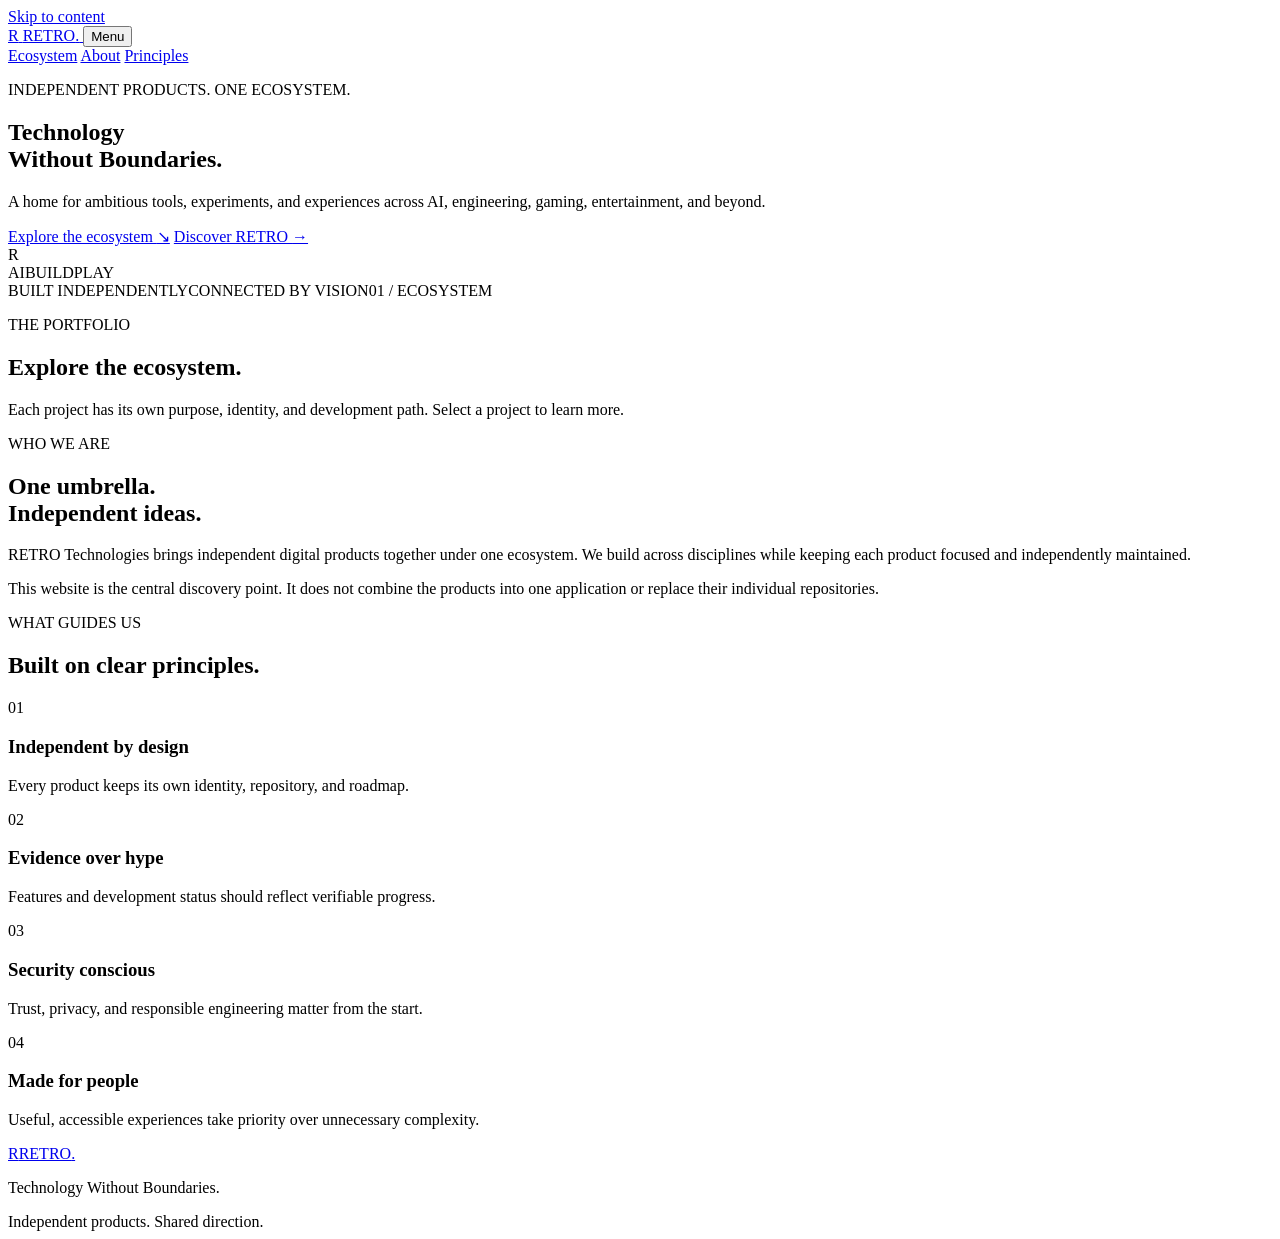
==== index.html @ f5a79b62 "Build RETRO Technologies ecosystem homepage" ====
<!doctype html>
<html lang="en">
<head>
  <meta charset="utf-8">
  <meta name="viewport" content="width=device-width, initial-scale=1">
  <meta name="theme-color" content="#0b0f12">
  <meta name="description" content="Explore the independent products and experiments in the RETRO Technologies ecosystem. Technology Without Boundaries.">
  <title>RETRO Technologies — Technology Without Boundaries</title>
  <link rel="stylesheet" href="styles.css">
  <script src="script.js" defer></script>
</head>
<body>
  <a class="skip-link" href="#main">Skip to content</a>
  <header class="site-header">
    <a class="brand" href="index.html" aria-label="RETRO Technologies home">
      <span class="brand-mark" aria-hidden="true">R</span>
      <span>RETRO<span class="brand-accent">.</span></span>
    </a>
    <button class="menu-toggle" type="button" aria-expanded="false" aria-controls="site-nav">Menu</button>
    <nav id="site-nav" class="site-nav" aria-label="Main navigation">
      <a href="#ecosystem">Ecosystem</a>
      <a href="#about">About</a>
      <a href="#principles">Principles</a>
    </nav>
  </header>

  <main id="main">
    <section class="hero section-shell">
      <div class="hero-copy">
        <p class="eyebrow"><span class="status-dot"></span> INDEPENDENT PRODUCTS. ONE ECOSYSTEM.</p>
        <h1>Technology<br><span class="gradient-text">Without Boundaries.</span></h1>
        <p class="hero-description">A home for ambitious tools, experiments, and experiences across AI, engineering, gaming, entertainment, and beyond.</p>
        <div class="hero-actions">
          <a class="button button-primary" href="#ecosystem">Explore the ecosystem <span aria-hidden="true">↘</span></a>
          <a class="text-link" href="#about">Discover RETRO <span aria-hidden="true">→</span></a>
        </div>
      </div>
      <div class="hero-art" aria-hidden="true">
        <div class="orbit orbit-one"></div><div class="orbit orbit-two"></div>
        <div class="core"><span>R</span></div>
        <span class="orbit-label label-ai">AI</span><span class="orbit-label label-build">BUILD</span><span class="orbit-label label-play">PLAY</span>
      </div>
      <div class="hero-foot"><span>BUILT INDEPENDENTLY</span><span>CONNECTED BY VISION</span><span>01 / ECOSYSTEM</span></div>
    </section>

    <section id="ecosystem" class="section-shell ecosystem-section">
      <div class="section-heading">
        <div><p class="eyebrow">THE PORTFOLIO</p><h2>Explore the ecosystem<span class="brand-accent">.</span></h2></div>
        <p class="section-intro">Each project has its own purpose, identity, and development path. Select a project to learn more.</p>
      </div>
      <div id="project-grid" class="project-grid" aria-live="polite"></div>
      <noscript><p class="notice">Enable JavaScript to browse the project catalogue. The project information is maintained in this website's source.</p></noscript>
    </section>

    <section id="about" class="about-section">
      <div class="section-shell about-grid">
        <div><p class="eyebrow">WHO WE ARE</p><h2>One umbrella.<br><span class="gradient-text">Independent ideas.</span></h2></div>
        <div class="about-copy"><p>RETRO Technologies brings independent digital products together under one ecosystem. We build across disciplines while keeping each product focused and independently maintained.</p><p>This website is the central discovery point. It does not combine the products into one application or replace their individual repositories.</p></div>
      </div>
    </section>

    <section id="principles" class="section-shell principles-section">
      <p class="eyebrow">WHAT GUIDES US</p><h2>Built on clear principles<span class="brand-accent">.</span></h2>
      <div class="principle-grid">
        <article><span class="principle-number">01</span><h3>Independent by design</h3><p>Every product keeps its own identity, repository, and roadmap.</p></article>
        <article><span class="principle-number">02</span><h3>Evidence over hype</h3><p>Features and development status should reflect verifiable progress.</p></article>
        <article><span class="principle-number">03</span><h3>Security conscious</h3><p>Trust, privacy, and responsible engineering matter from the start.</p></article>
        <article><span class="principle-number">04</span><h3>Made for people</h3><p>Useful, accessible experiences take priority over unnecessary complexity.</p></article>
      </div>
    </section>
  </main>

  <footer class="site-footer"><a class="brand" href="index.html"><span class="brand-mark">R</span><span>RETRO<span class="brand-accent">.</span></span></a><p>Technology Without Boundaries.</p><span class="footer-note">Independent products. Shared direction.</span></footer>
</body>
</html>
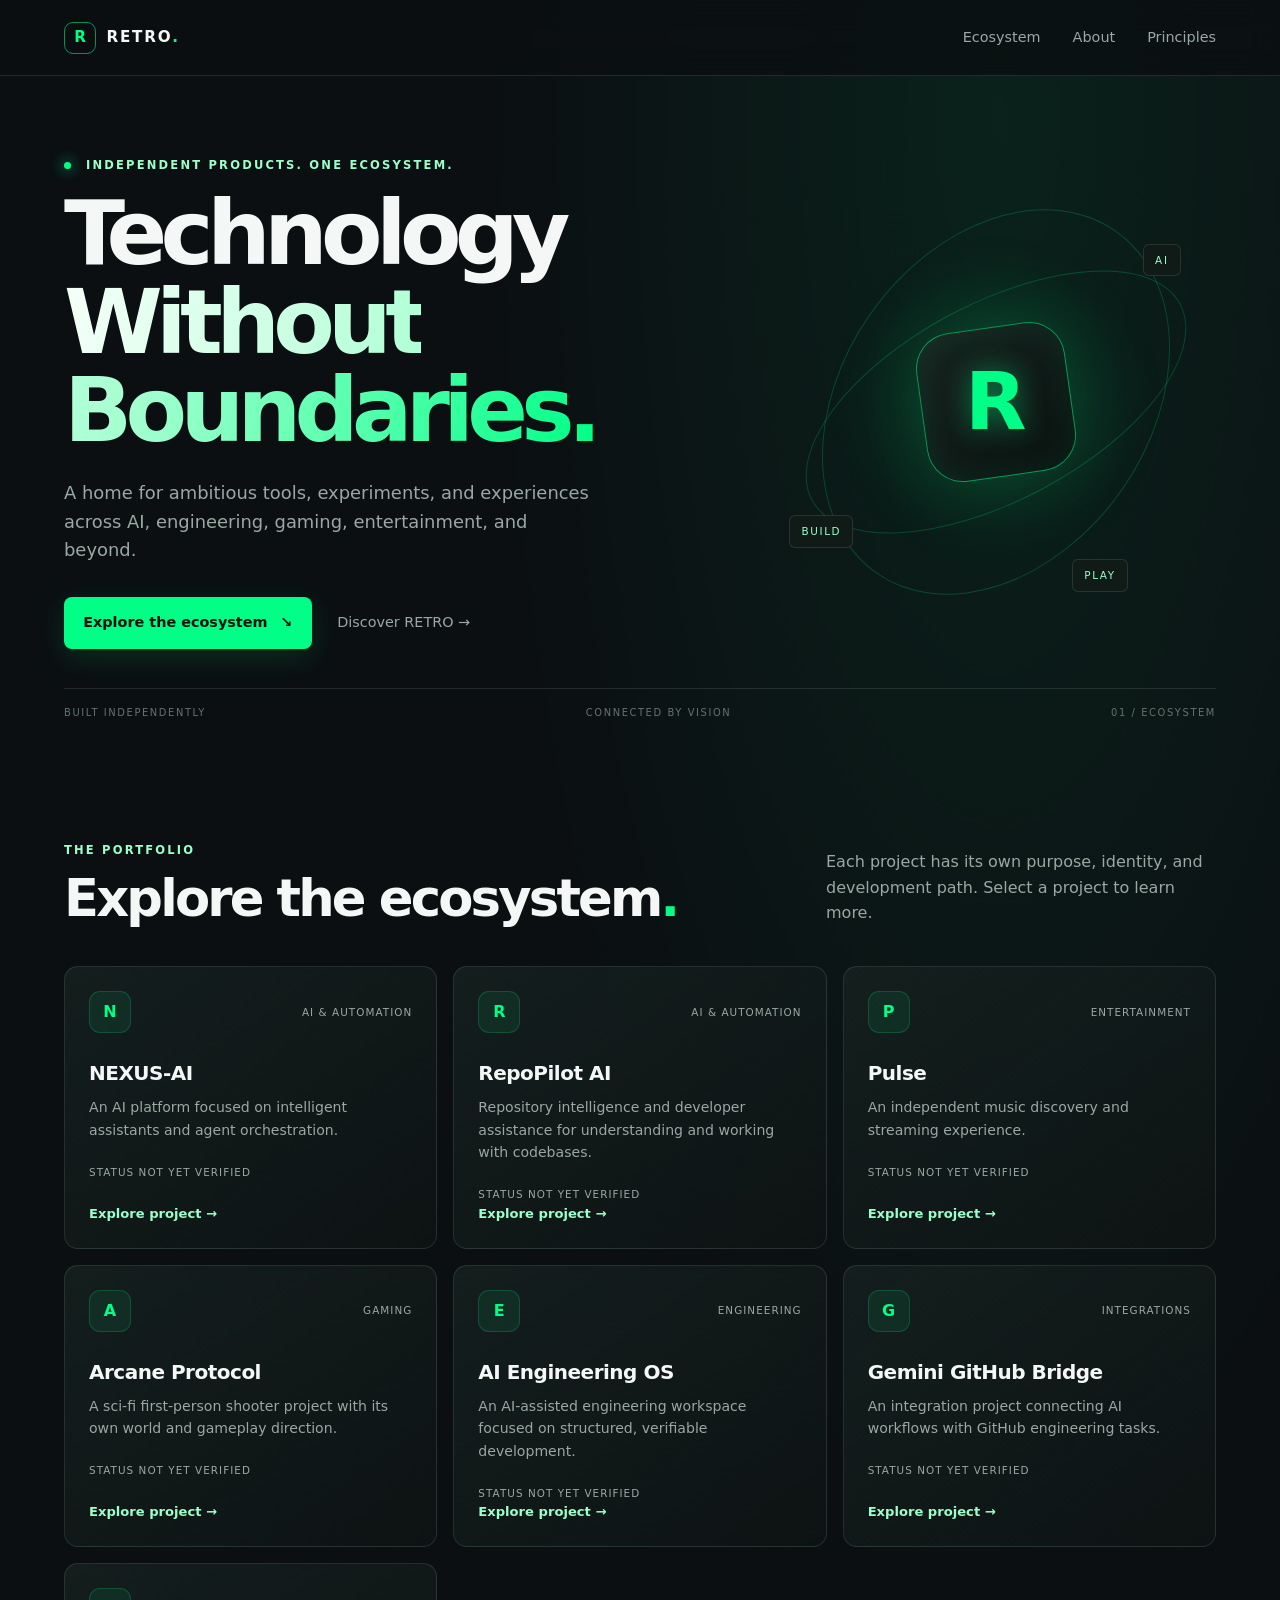
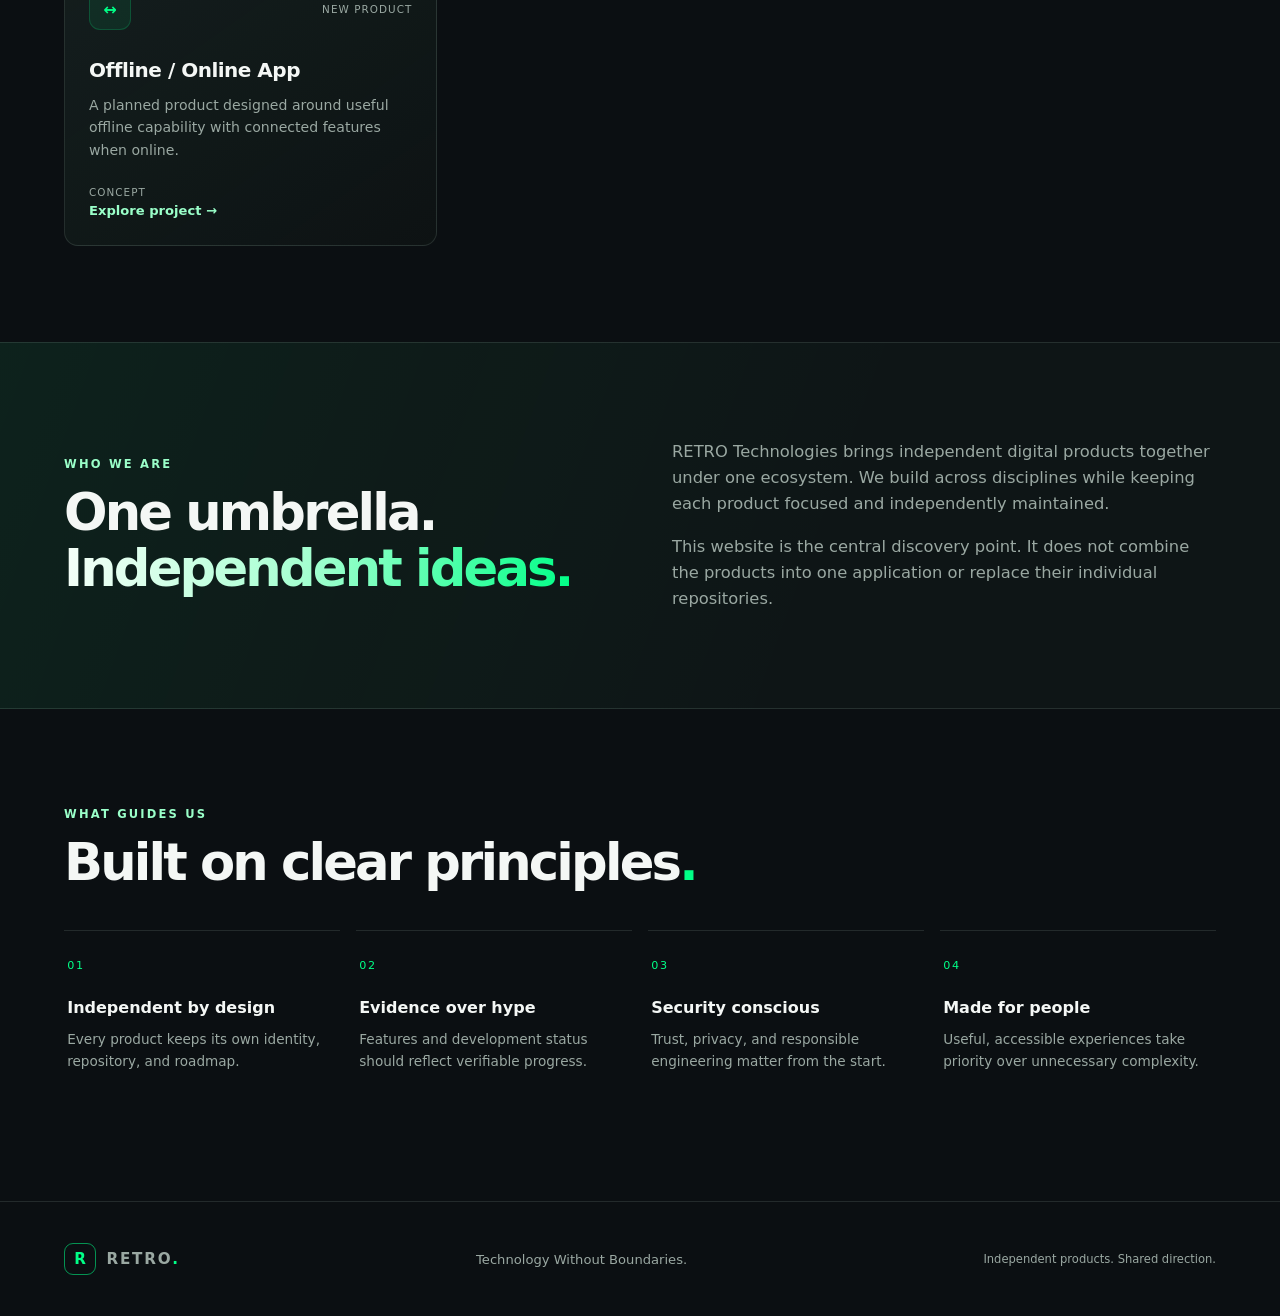
==== commit 8662edbc: "Add static project catalogue fallback" ====
--- a/index.html
+++ b/index.html
@@ -48,7 +48,15 @@
         <div><p class="eyebrow">THE PORTFOLIO</p><h2>Explore the ecosystem<span class="brand-accent">.</span></h2></div>
         <p class="section-intro">Each project has its own purpose, identity, and development path. Select a project to learn more.</p>
       </div>
-      <div id="project-grid" class="project-grid" aria-live="polite"></div>
+      <div id="project-grid" class="project-grid" aria-live="polite">
+      <a class="project-card" href="project.html?project=nexus-ai"><div class="card-top"><span class="project-symbol" aria-hidden="true">N</span><span class="project-category">AI &amp; Automation</span></div><h3>NEXUS-AI</h3><p>An AI platform focused on intelligent assistants and agent orchestration.</p><span class="project-status">Status not yet verified</span><span class="card-link">Explore project <span aria-hidden="true">→</span></span></a>
+      <a class="project-card" href="project.html?project=repilot-ai"><div class="card-top"><span class="project-symbol" aria-hidden="true">R</span><span class="project-category">AI &amp; Automation</span></div><h3>RepoPilot AI</h3><p>Repository intelligence and developer assistance for understanding and working with codebases.</p><span class="project-status">Status not yet verified</span><span class="card-link">Explore project <span aria-hidden="true">→</span></span></a>
+      <a class="project-card" href="project.html?project=pulse"><div class="card-top"><span class="project-symbol" aria-hidden="true">P</span><span class="project-category">Entertainment</span></div><h3>Pulse</h3><p>An independent music discovery and streaming experience.</p><span class="project-status">Status not yet verified</span><span class="card-link">Explore project <span aria-hidden="true">→</span></span></a>
+      <a class="project-card" href="project.html?project=arcane-protocol"><div class="card-top"><span class="project-symbol" aria-hidden="true">A</span><span class="project-category">Gaming</span></div><h3>Arcane Protocol</h3><p>A sci-fi first-person shooter project with its own world and gameplay direction.</p><span class="project-status">Status not yet verified</span><span class="card-link">Explore project <span aria-hidden="true">→</span></span></a>
+      <a class="project-card" href="project.html?project=ai-engineering-os"><div class="card-top"><span class="project-symbol" aria-hidden="true">E</span><span class="project-category">Engineering</span></div><h3>AI Engineering OS</h3><p>An AI-assisted engineering workspace focused on structured, verifiable development.</p><span class="project-status">Status not yet verified</span><span class="card-link">Explore project <span aria-hidden="true">→</span></span></a>
+      <a class="project-card" href="project.html?project=gemini-github-bridge"><div class="card-top"><span class="project-symbol" aria-hidden="true">G</span><span class="project-category">Integrations</span></div><h3>Gemini GitHub Bridge</h3><p>An integration project connecting AI workflows with GitHub engineering tasks.</p><span class="project-status">Status not yet verified</span><span class="card-link">Explore project <span aria-hidden="true">→</span></span></a>
+      <a class="project-card" href="project.html?project=offline-online-app"><div class="card-top"><span class="project-symbol" aria-hidden="true">↔</span><span class="project-category">New Product</span></div><h3>Offline / Online App</h3><p>A planned product designed around useful offline capability with connected features when online.</p><span class="project-status">Concept</span><span class="card-link">Explore project <span aria-hidden="true">→</span></span></a>
+      </div>
       <noscript><p class="notice">Enable JavaScript to browse the project catalogue. The project information is maintained in this website's source.</p></noscript>
     </section>
 
--- a/styles.css
+++ b/styles.css
@@ -0,0 +1 @@
+:root{color-scheme:dark;--bg:#0b0f12;--panel:#11191b;--panel-2:#15201f;--text:#f4f7f5;--muted:#9aa8a2;--line:rgba(190,220,207,.13);--green:#00ff87;--green-soft:#9affc9;--max:1160px;font-family:Inter,ui-sans-serif,system-ui,-apple-system,BlinkMacSystemFont,"Segoe UI",sans-serif}*{box-sizing:border-box}html{scroll-behavior:smooth;scroll-padding-top:88px}body{margin:0;background:radial-gradient(ellipse at 78% 4%,rgba(0,255,135,.08),transparent 32rem),var(--bg);color:var(--text);line-height:1.6}a{color:inherit;text-decoration:none}button{font:inherit}.skip-link{position:absolute;left:-999px;top:1rem;background:var(--green);color:#06110b;padding:.7rem 1rem;z-index:10}.skip-link:focus{left:1rem}.site-header{height:76px;display:flex;align-items:center;justify-content:space-between;padding:0 max(5vw,calc((100vw - var(--max))/2));border-bottom:1px solid var(--line);background:rgba(11,15,18,.82);backdrop-filter:blur(16px);position:sticky;top:0;z-index:5}.brand{display:inline-flex;align-items:center;gap:.65rem;font-weight:850;letter-spacing:.12em;font-size:.95rem}.brand-mark{display:grid;place-items:center;width:32px;height:32px;border:1px solid rgba(0,255,135,.55);border-radius:9px;color:var(--green);font-weight:900;letter-spacing:0}.brand-accent{color:var(--green)}.site-nav{display:flex;gap:2rem;color:var(--muted);font-size:.9rem}.site-nav a:hover,.text-link:hover{color:var(--green)}.menu-toggle{display:none;background:transparent;color:var(--text);border:1px solid var(--line);border-radius:8px;padding:.45rem .75rem}.section-shell{width:min(var(--max),90%);margin-inline:auto}.hero{min-height:630px;display:grid;grid-template-columns:1.1fr .9fr;align-items:center;position:relative;padding-block:5rem 6rem}.hero-copy{position:relative;z-index:1}.eyebrow{font-size:.72rem;letter-spacing:.19em;font-weight:800;color:var(--green-soft)}.status-dot{display:inline-block;width:7px;height:7px;border-radius:50%;background:var(--green);margin-right:.55rem;box-shadow:0 0 14px var(--green)}h1,h2,h3,p{margin-top:0}h1{font-size:clamp(3.4rem,7vw,6.5rem);line-height:.99;letter-spacing:-.075em;margin:.9rem 0 1.5rem;font-weight:850}.gradient-text{background:linear-gradient(100deg,#f6fff9 0%,#a4ffd0 48%,#00ff87 100%);-webkit-background-clip:text;background-clip:text;color:transparent}.hero-description{max-width:540px;color:var(--muted);font-size:1.12rem}.hero-actions{display:flex;align-items:center;gap:1.6rem;margin-top:2rem}.button{display:inline-flex;align-items:center;gap:.8rem;padding:.9rem 1.2rem;border-radius:8px;font-weight:800;font-size:.9rem}.button-primary{background:var(--green);color:#06110b;box-shadow:0 8px 30px rgba(0,255,135,.13)}.button-primary:hover{background:#70ffb7;transform:translateY(-2px)}.text-link{font-size:.9rem;color:var(--muted)}.hero-art{width:min(100%,440px);aspect-ratio:1;justify-self:end;position:relative;display:grid;place-items:center}.hero-art:before{content:"";position:absolute;inset:12%;border-radius:50%;background:radial-gradient(circle,rgba(0,255,135,.12),transparent 68%);filter:blur(12px)}.orbit{position:absolute;border:1px solid rgba(0,255,135,.2);border-radius:50%;transform:rotate(-28deg)}.orbit-one{width:95%;height:45%}.orbit-two{width:70%;height:95%;transform:rotate(35deg)}.core{width:150px;height:150px;display:grid;place-items:center;border:1px solid rgba(0,255,135,.55);border-radius:36px;background:linear-gradient(145deg,#172421,#0a1110);box-shadow:0 0 70px rgba(0,255,135,.14),inset 0 0 35px rgba(0,255,135,.08);transform:rotate(-8deg)}.core span{font-size:5rem;font-weight:900;color:var(--green);transform:rotate(8deg);text-shadow:0 0 28px rgba(0,255,135,.45)}.orbit-label{position:absolute;padding:.42rem .7rem;background:#101a17;border:1px solid var(--line);border-radius:6px;font-size:.65rem;letter-spacing:.16em;color:var(--green-soft)}.label-ai{top:14%;right:8%}.label-build{bottom:17%;left:3%}.label-play{bottom:7%;right:20%}.hero-foot{position:absolute;bottom:1.5rem;left:0;right:0;display:flex;justify-content:space-between;border-top:1px solid var(--line);padding-top:1rem;color:#64736c;font-size:.62rem;letter-spacing:.16em}.ecosystem-section{padding-block:6rem}.section-heading{display:flex;justify-content:space-between;align-items:end;gap:2rem;margin-bottom:2.5rem}.section-heading h2,.principles-section h2,.about-grid h2{font-size:clamp(2.1rem,4vw,3.5rem);letter-spacing:-.055em;line-height:1.08;margin:.5rem 0 0}.section-intro{max-width:390px;color:var(--muted);margin:0}.project-grid{display:grid;grid-template-columns:repeat(3,1fr);gap:1rem}.project-card{min-height:245px;padding:1.5rem;border:1px solid var(--line);border-radius:14px;background:linear-gradient(145deg,rgba(21,32,31,.9),rgba(14,20,20,.8));display:flex;flex-direction:column;transition:border-color .2s,transform .2s,background .2s}.project-card:hover{border-color:rgba(0,255,135,.48);transform:translateY(-4px);background:linear-gradient(145deg,rgba(23,43,34,.95),rgba(14,20,20,.9))}.card-top{display:flex;justify-content:space-between;align-items:center;margin-bottom:1.5rem}.project-symbol{width:42px;height:42px;border-radius:11px;display:grid;place-items:center;background:rgba(0,255,135,.08);border:1px solid rgba(0,255,135,.18);color:var(--green);font-weight:900}.project-category,.project-status{font-size:.65rem;letter-spacing:.1em;text-transform:uppercase;color:var(--muted)}.project-card h3{font-size:1.25rem;margin-bottom:.45rem;letter-spacing:-.025em}.project-card p{color:var(--muted);font-size:.88rem;margin-bottom:1.4rem}.card-link{margin-top:auto;color:var(--green-soft);font-size:.82rem;font-weight:800}.notice{padding:1rem;border:1px solid var(--line);border-radius:8px;color:var(--muted)}.about-section{background:linear-gradient(110deg,rgba(0,255,135,.055),transparent 65%),#0e1516;border-block:1px solid var(--line);padding-block:6rem}.about-grid{display:grid;grid-template-columns:1fr 1fr;gap:4rem;align-items:center}.about-copy{color:var(--muted);font-size:1.02rem}.about-copy p:last-child{margin-bottom:0}.principles-section{padding-block:6rem}.principle-grid{display:grid;grid-template-columns:repeat(4,1fr);gap:1rem;margin-top:2.5rem}.principle-grid article{border-top:1px solid var(--line);padding:1.2rem .2rem}.principle-number{color:var(--green);font-size:.7rem;letter-spacing:.15em}.principle-grid h3{font-size:1rem;margin:1.2rem 0 .5rem}.principle-grid p{color:var(--muted);font-size:.85rem}.site-footer{min-height:115px;border-top:1px solid var(--line);padding:2rem 5%;display:flex;align-items:center;justify-content:space-between;gap:1rem;color:var(--muted);font-size:.82rem}.site-footer p{margin:0}.footer-note{font-size:.72rem}.detail-main{min-height:70vh;padding-block:5rem}.back-link{display:inline-block;color:var(--green-soft);margin-bottom:2.5rem;font-size:.88rem}.detail-card{max-width:780px;padding:clamp(1.5rem,5vw,3.5rem);border:1px solid var(--line);border-radius:18px;background:linear-gradient(145deg,#14201c,#0e1516)}.detail-card h1{font-size:clamp(2.8rem,7vw,5rem)}.detail-card .detail-description{font-size:1.1rem;color:var(--muted)}.detail-meta{display:flex;flex-wrap:wrap;gap:.65rem;margin:1.5rem 0}.meta-chip{border:1px solid var(--line);border-radius:999px;padding:.35rem .7rem;color:var(--green-soft);font-size:.72rem}.detail-note{margin-top:2rem;padding:1rem;border-left:2px solid var(--green);background:rgba(0,255,135,.045);color:var(--muted);font-size:.88rem}.not-found{color:var(--muted)}@media(max-width:800px){.hero{grid-template-columns:1fr;min-height:auto;padding-block:5rem 6rem}.hero-art{width:min(80%,360px);justify-self:center;margin-top:2rem}.section-heading{display:block}.section-intro{margin-top:1rem}.project-grid{grid-template-columns:repeat(2,1fr)}.about-grid{grid-template-columns:1fr;gap:1.5rem}.principle-grid{grid-template-columns:repeat(2,1fr)}}@media(max-width:560px){.site-header{height:66px}.menu-toggle{display:block}.site-nav{display:none;position:absolute;top:65px;left:0;right:0;padding:1.2rem 5%;background:#0d1414;border-bottom:1px solid var(--line);flex-direction:column;gap:1rem}.site-nav.is-open{display:flex}.hero{padding-top:4rem}.hero-art{width:90%}.hero-foot{font-size:.52rem;letter-spacing:.08em}.hero-actions{align-items:flex-start;flex-direction:column;gap:1rem}.project-grid{grid-template-columns:1fr}.project-card{min-height:210px}.principle-grid{grid-template-columns:1fr 1fr;gap:.6rem}.site-footer{align-items:flex-start;flex-direction:column}.ecosystem-section,.principles-section{padding-block:4rem}.about-section{padding-block:4rem}}@media(prefers-reduced-motion:reduce){*,*::before,*::after{scroll-behavior:auto!important;transition:none!important;animation:none!important;transform:none!important}}
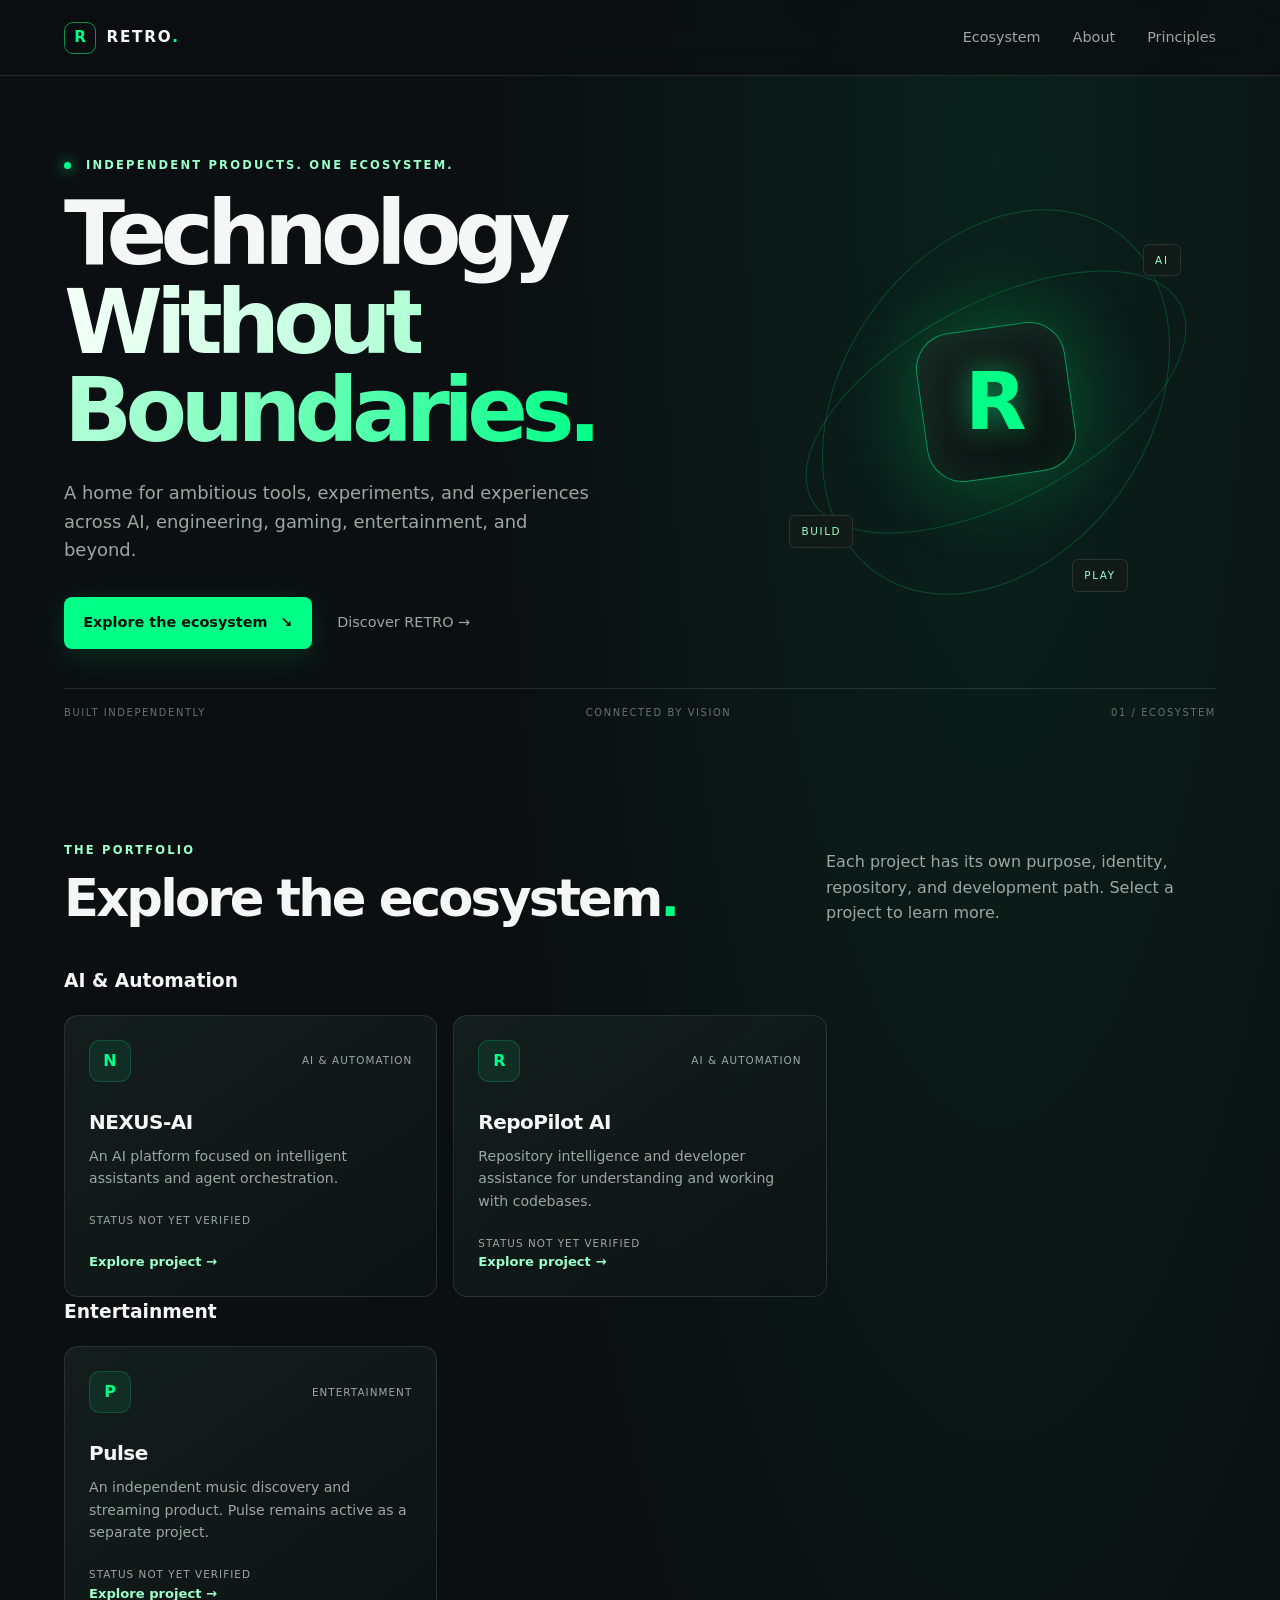
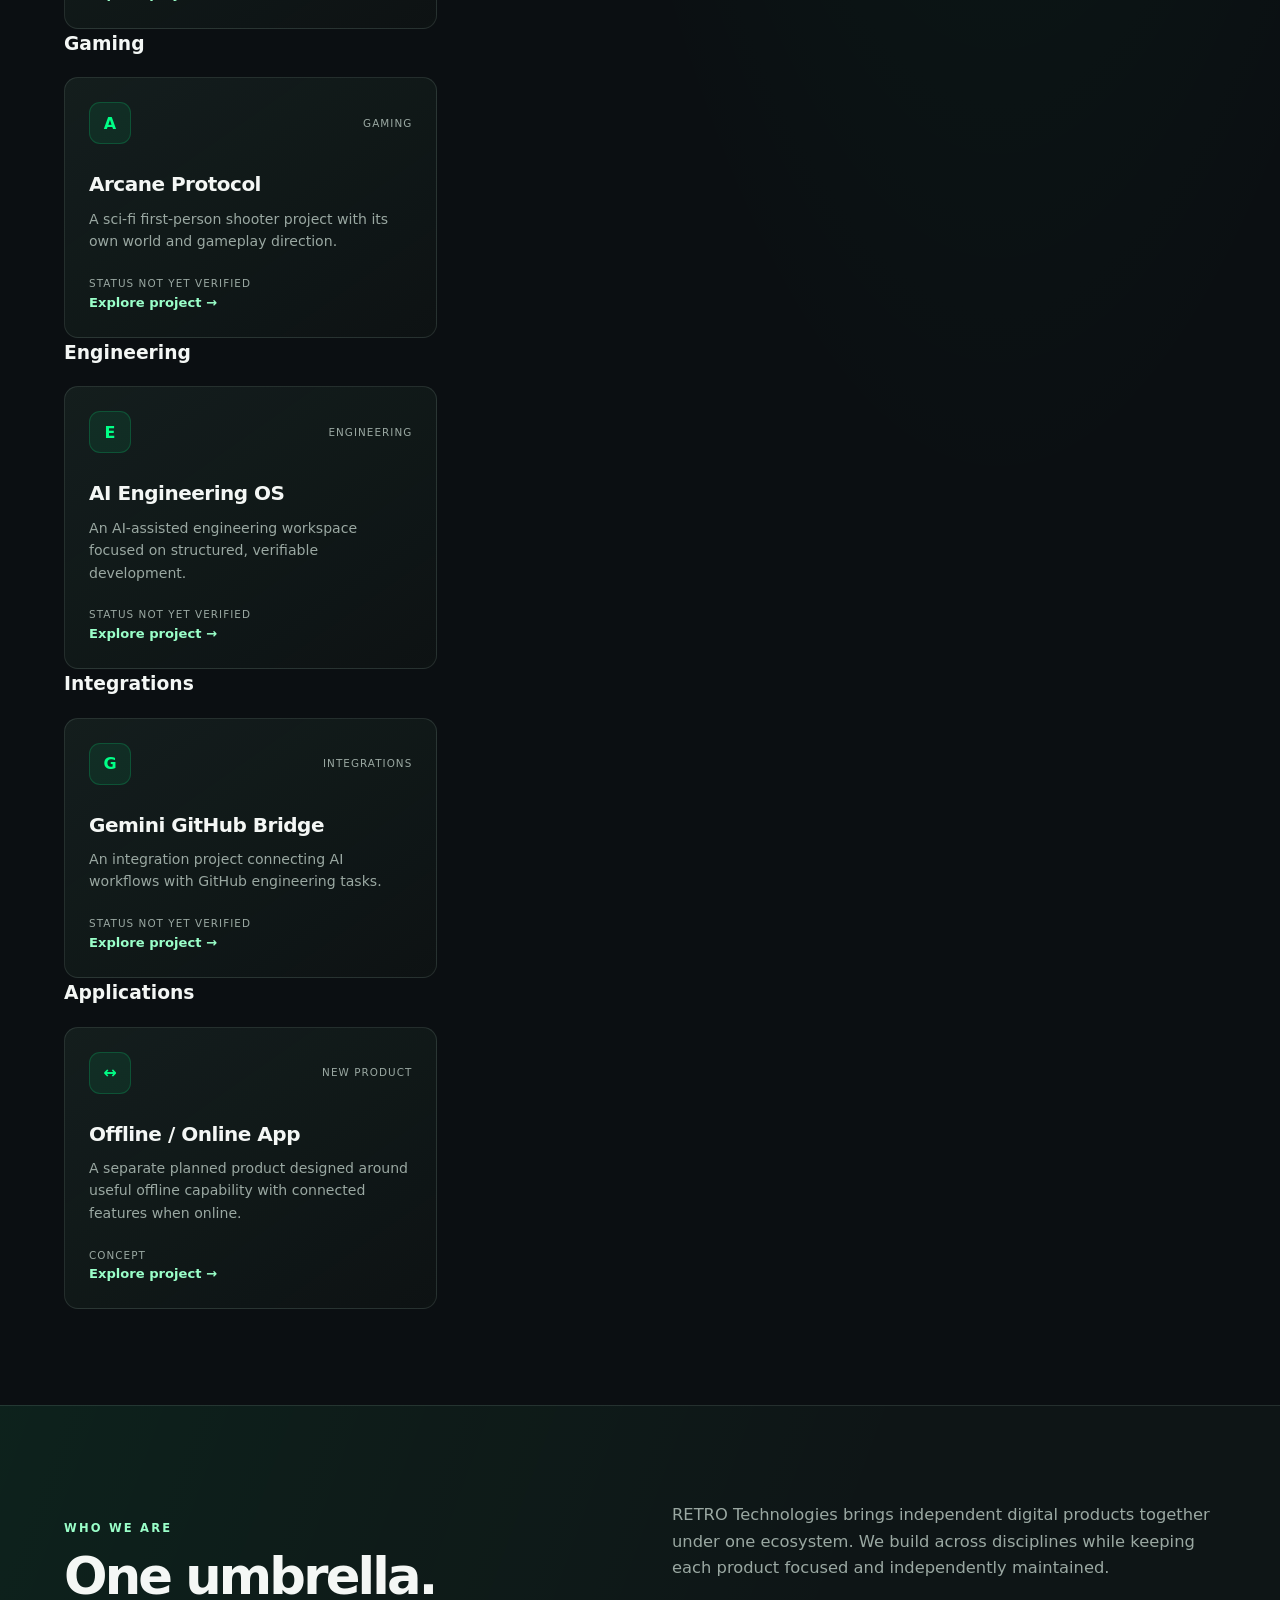
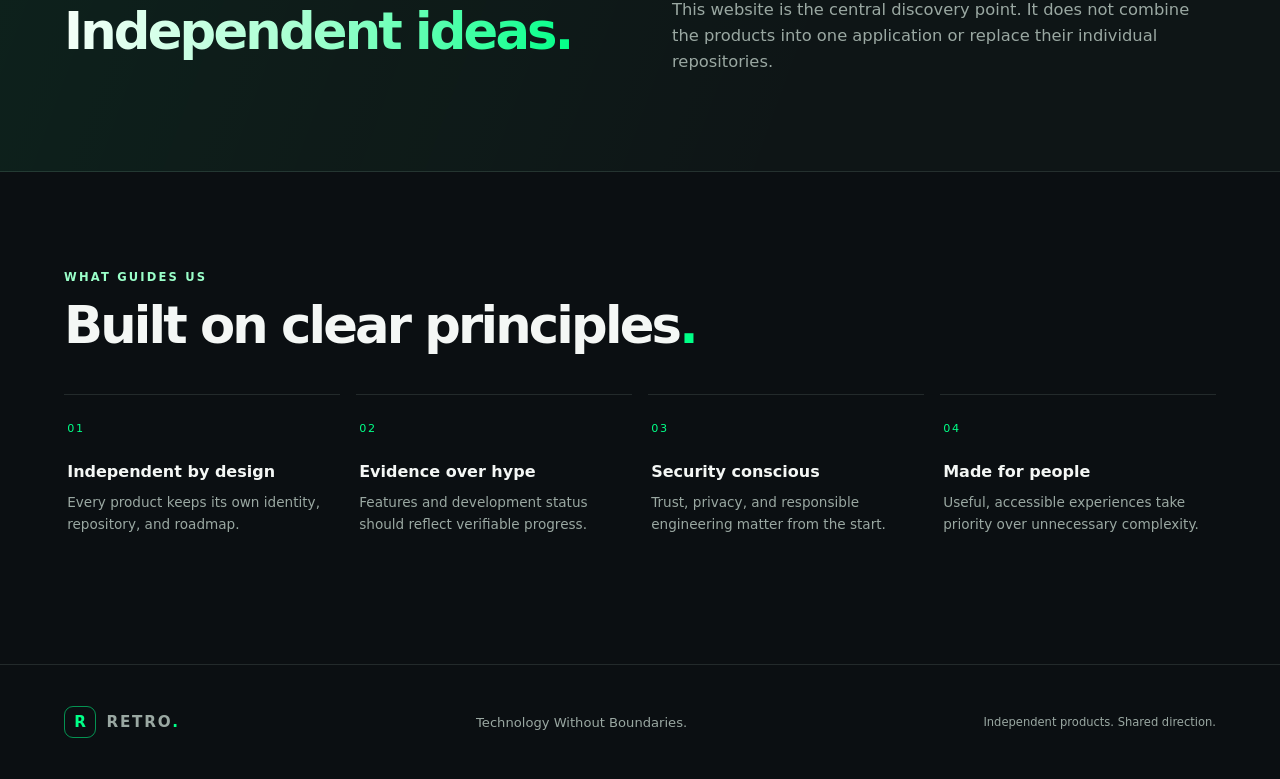
==== commit 4b928de7: "Group ecosystem catalogue by product division" ====
--- a/index.html
+++ b/index.html
@@ -46,18 +46,30 @@
     <section id="ecosystem" class="section-shell ecosystem-section">
       <div class="section-heading">
         <div><p class="eyebrow">THE PORTFOLIO</p><h2>Explore the ecosystem<span class="brand-accent">.</span></h2></div>
-        <p class="section-intro">Each project has its own purpose, identity, and development path. Select a project to learn more.</p>
+        <p class="section-intro">Each project has its own purpose, identity, repository, and development path. Select a project to learn more.</p>
       </div>
-      <div id="project-grid" class="project-grid" aria-live="polite">
-      <a class="project-card" href="project.html?project=nexus-ai"><div class="card-top"><span class="project-symbol" aria-hidden="true">N</span><span class="project-category">AI &amp; Automation</span></div><h3>NEXUS-AI</h3><p>An AI platform focused on intelligent assistants and agent orchestration.</p><span class="project-status">Status not yet verified</span><span class="card-link">Explore project <span aria-hidden="true">→</span></span></a>
-      <a class="project-card" href="project.html?project=repilot-ai"><div class="card-top"><span class="project-symbol" aria-hidden="true">R</span><span class="project-category">AI &amp; Automation</span></div><h3>RepoPilot AI</h3><p>Repository intelligence and developer assistance for understanding and working with codebases.</p><span class="project-status">Status not yet verified</span><span class="card-link">Explore project <span aria-hidden="true">→</span></span></a>
-      <a class="project-card" href="project.html?project=pulse"><div class="card-top"><span class="project-symbol" aria-hidden="true">P</span><span class="project-category">Entertainment</span></div><h3>Pulse</h3><p>An independent music discovery and streaming experience.</p><span class="project-status">Status not yet verified</span><span class="card-link">Explore project <span aria-hidden="true">→</span></span></a>
-      <a class="project-card" href="project.html?project=arcane-protocol"><div class="card-top"><span class="project-symbol" aria-hidden="true">A</span><span class="project-category">Gaming</span></div><h3>Arcane Protocol</h3><p>A sci-fi first-person shooter project with its own world and gameplay direction.</p><span class="project-status">Status not yet verified</span><span class="card-link">Explore project <span aria-hidden="true">→</span></span></a>
-      <a class="project-card" href="project.html?project=ai-engineering-os"><div class="card-top"><span class="project-symbol" aria-hidden="true">E</span><span class="project-category">Engineering</span></div><h3>AI Engineering OS</h3><p>An AI-assisted engineering workspace focused on structured, verifiable development.</p><span class="project-status">Status not yet verified</span><span class="card-link">Explore project <span aria-hidden="true">→</span></span></a>
-      <a class="project-card" href="project.html?project=gemini-github-bridge"><div class="card-top"><span class="project-symbol" aria-hidden="true">G</span><span class="project-category">Integrations</span></div><h3>Gemini GitHub Bridge</h3><p>An integration project connecting AI workflows with GitHub engineering tasks.</p><span class="project-status">Status not yet verified</span><span class="card-link">Explore project <span aria-hidden="true">→</span></span></a>
-      <a class="project-card" href="project.html?project=offline-online-app"><div class="card-top"><span class="project-symbol" aria-hidden="true">↔</span><span class="project-category">New Product</span></div><h3>Offline / Online App</h3><p>A planned product designed around useful offline capability with connected features when online.</p><span class="project-status">Concept</span><span class="card-link">Explore project <span aria-hidden="true">→</span></span></a>
+      <div id="project-catalogue" class="catalogue-groups" aria-live="polite">
+        <section class="catalogue-group" aria-labelledby="group-ai"><h3 id="group-ai">AI &amp; Automation</h3><div class="project-grid">
+          <a class="project-card" href="project.html?project=nexus-ai"><div class="card-top"><span class="project-symbol" aria-hidden="true">N</span><span class="project-category">AI &amp; Automation</span></div><h3>NEXUS-AI</h3><p>An AI platform focused on intelligent assistants and agent orchestration.</p><span class="project-status">Status not yet verified</span><span class="card-link">Explore project <span aria-hidden="true">→</span></span></a>
+          <a class="project-card" href="project.html?project=repilot-ai"><div class="card-top"><span class="project-symbol" aria-hidden="true">R</span><span class="project-category">AI &amp; Automation</span></div><h3>RepoPilot AI</h3><p>Repository intelligence and developer assistance for understanding and working with codebases.</p><span class="project-status">Status not yet verified</span><span class="card-link">Explore project <span aria-hidden="true">→</span></span></a>
+        </div></section>
+        <section class="catalogue-group" aria-labelledby="group-entertainment"><h3 id="group-entertainment">Entertainment</h3><div class="project-grid">
+          <a class="project-card" href="project.html?project=pulse"><div class="card-top"><span class="project-symbol" aria-hidden="true">P</span><span class="project-category">Entertainment</span></div><h3>Pulse</h3><p>An independent music discovery and streaming product. Pulse remains active as a separate project.</p><span class="project-status">Status not yet verified</span><span class="card-link">Explore project <span aria-hidden="true">→</span></span></a>
+        </div></section>
+        <section class="catalogue-group" aria-labelledby="group-gaming"><h3 id="group-gaming">Gaming</h3><div class="project-grid">
+          <a class="project-card" href="project.html?project=arcane-protocol"><div class="card-top"><span class="project-symbol" aria-hidden="true">A</span><span class="project-category">Gaming</span></div><h3>Arcane Protocol</h3><p>A sci-fi first-person shooter project with its own world and gameplay direction.</p><span class="project-status">Status not yet verified</span><span class="card-link">Explore project <span aria-hidden="true">→</span></span></a>
+        </div></section>
+        <section class="catalogue-group" aria-labelledby="group-engineering"><h3 id="group-engineering">Engineering</h3><div class="project-grid">
+          <a class="project-card" href="project.html?project=ai-engineering-os"><div class="card-top"><span class="project-symbol" aria-hidden="true">E</span><span class="project-category">Engineering</span></div><h3>AI Engineering OS</h3><p>An AI-assisted engineering workspace focused on structured, verifiable development.</p><span class="project-status">Status not yet verified</span><span class="card-link">Explore project <span aria-hidden="true">→</span></span></a>
+        </div></section>
+        <section class="catalogue-group" aria-labelledby="group-integrations"><h3 id="group-integrations">Integrations</h3><div class="project-grid">
+          <a class="project-card" href="project.html?project=gemini-github-bridge"><div class="card-top"><span class="project-symbol" aria-hidden="true">G</span><span class="project-category">Integrations</span></div><h3>Gemini GitHub Bridge</h3><p>An integration project connecting AI workflows with GitHub engineering tasks.</p><span class="project-status">Status not yet verified</span><span class="card-link">Explore project <span aria-hidden="true">→</span></span></a>
+        </div></section>
+        <section class="catalogue-group" aria-labelledby="group-applications"><h3 id="group-applications">Applications</h3><div class="project-grid">
+          <a class="project-card" href="project.html?project=offline-online-app"><div class="card-top"><span class="project-symbol" aria-hidden="true">↔</span><span class="project-category">New Product</span></div><h3>Offline / Online App</h3><p>A separate planned product designed around useful offline capability with connected features when online.</p><span class="project-status">Concept</span><span class="card-link">Explore project <span aria-hidden="true">→</span></span></a>
+        </div></section>
       </div>
-      <noscript><p class="notice">Enable JavaScript to browse the project catalogue. The project information is maintained in this website's source.</p></noscript>
+      <noscript><p class="notice">JavaScript is disabled. The complete project catalogue remains available above; project detail pages require JavaScript.</p></noscript>
     </section>
 
     <section id="about" class="about-section">
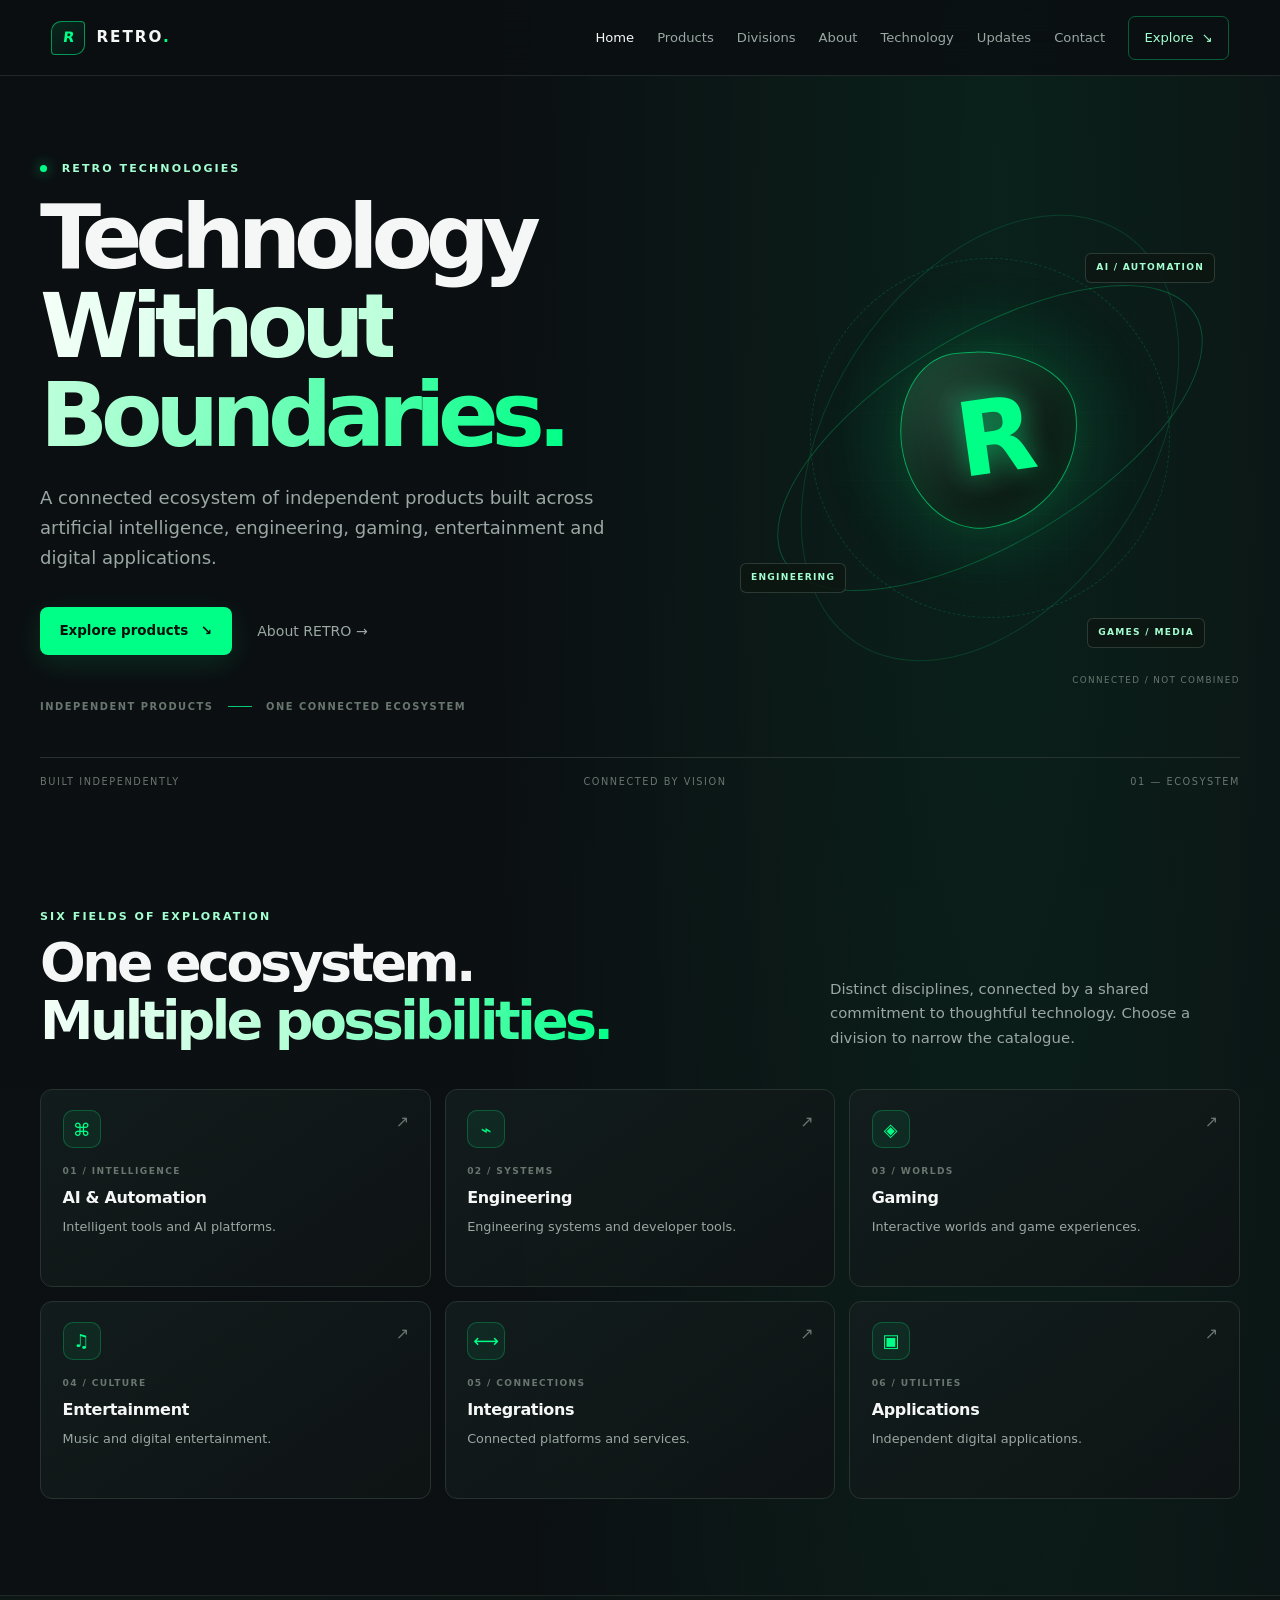
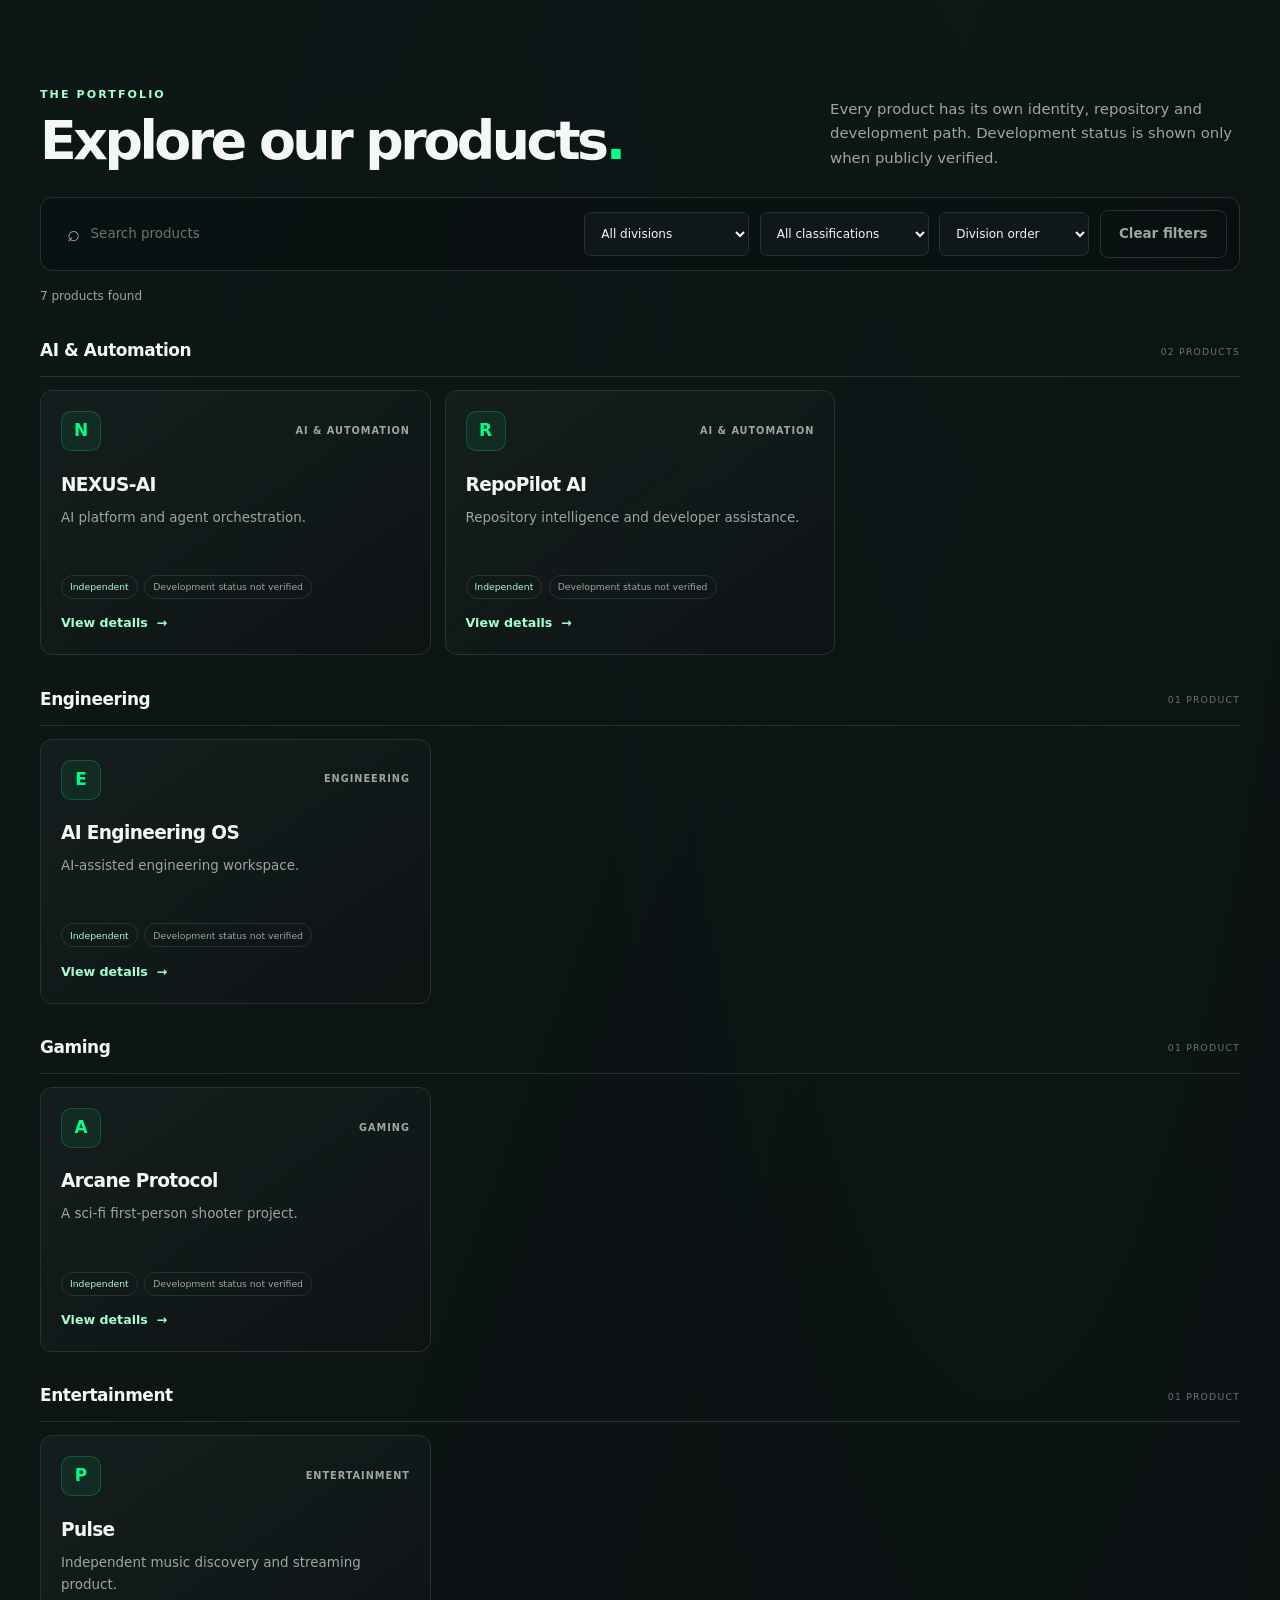
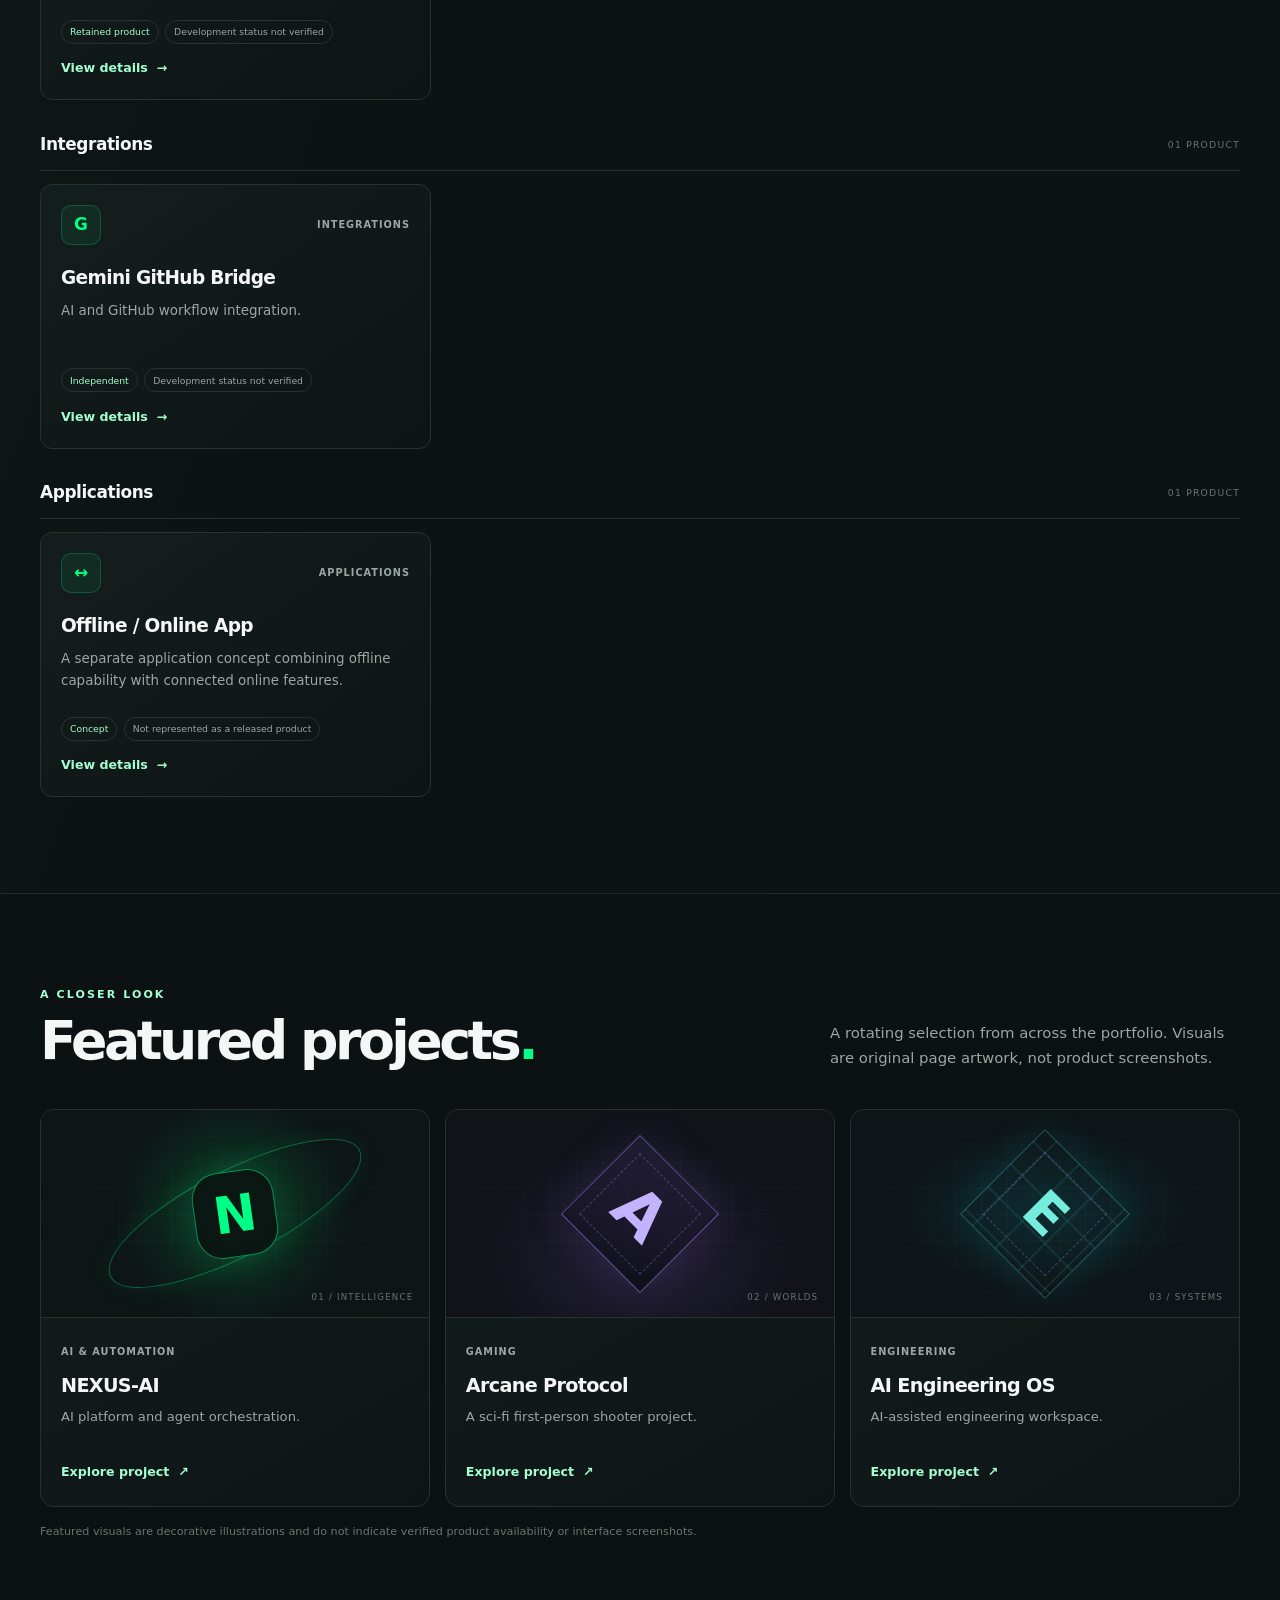
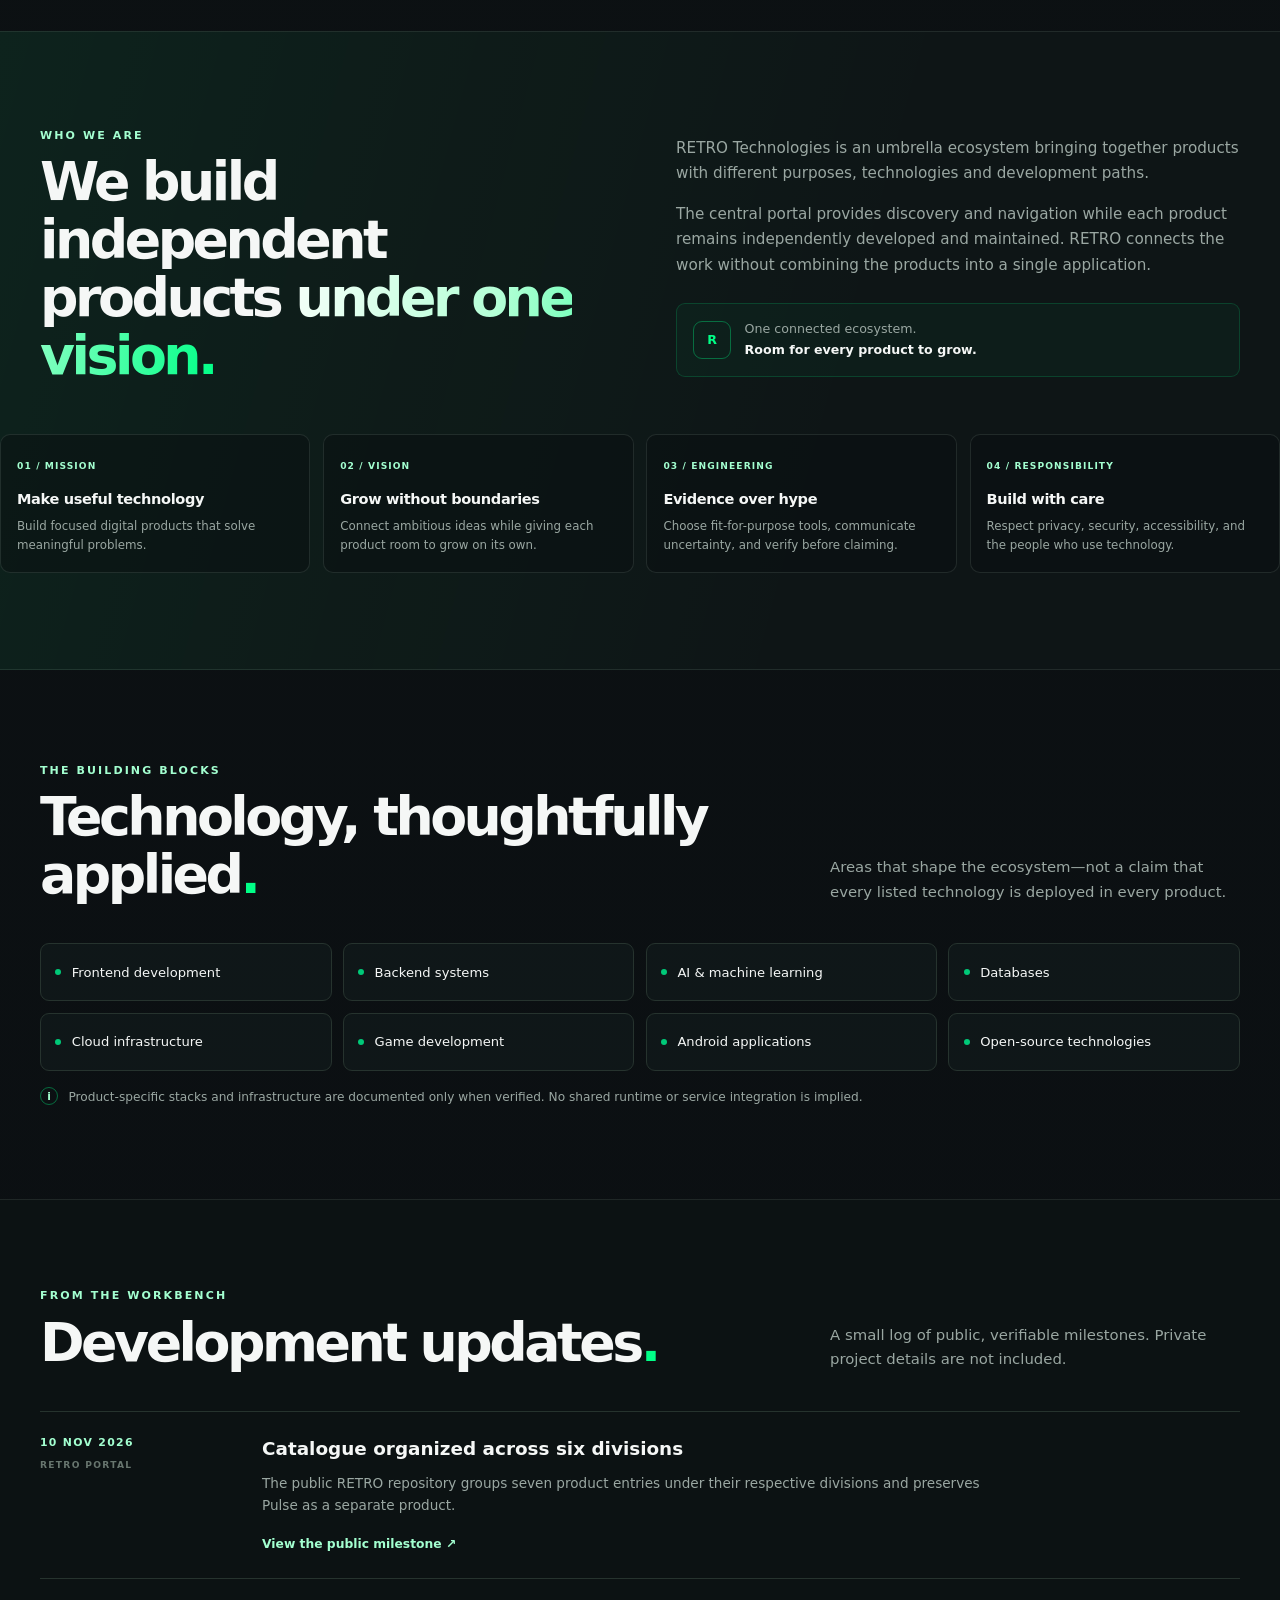
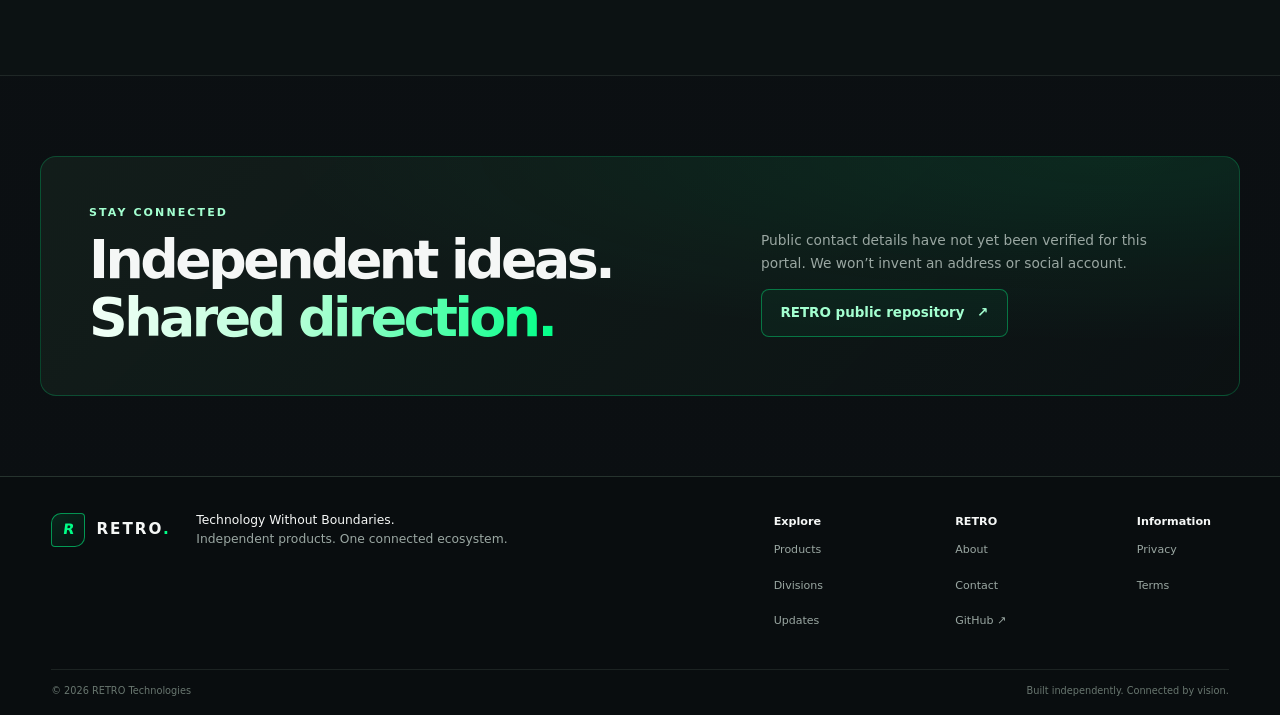
==== commit 83401a8e: "Build RETRO Technologies website v1" ====
--- a/index.html
+++ b/index.html
@@ -4,7 +4,10 @@
   <meta charset="utf-8">
   <meta name="viewport" content="width=device-width, initial-scale=1">
   <meta name="theme-color" content="#0b0f12">
-  <meta name="description" content="Explore the independent products and experiments in the RETRO Technologies ecosystem. Technology Without Boundaries.">
+  <meta name="description" content="Discover the independent products in the RETRO Technologies ecosystem: AI, engineering, gaming, entertainment and digital applications.">
+  <meta property="og:type" content="website">
+  <meta property="og:title" content="RETRO Technologies — Technology Without Boundaries">
+  <meta property="og:description" content="Independent products. One connected ecosystem.">
   <title>RETRO Technologies — Technology Without Boundaries</title>
   <link rel="stylesheet" href="styles.css">
   <script src="script.js" defer></script>
@@ -13,83 +16,150 @@
   <a class="skip-link" href="#main">Skip to content</a>
   <header class="site-header">
     <a class="brand" href="index.html" aria-label="RETRO Technologies home">
-      <span class="brand-mark" aria-hidden="true">R</span>
+      <span class="brand-mark" aria-hidden="true"><span>R</span></span>
       <span>RETRO<span class="brand-accent">.</span></span>
     </a>
-    <button class="menu-toggle" type="button" aria-expanded="false" aria-controls="site-nav">Menu</button>
+    <button class="menu-toggle" type="button" aria-expanded="false" aria-controls="site-nav">
+      <span class="menu-toggle-label">Menu</span><span class="menu-icon" aria-hidden="true"></span>
+    </button>
     <nav id="site-nav" class="site-nav" aria-label="Main navigation">
-      <a href="#ecosystem">Ecosystem</a>
+      <a href="index.html" aria-current="page">Home</a>
+      <a href="#ecosystem">Products</a>
+      <a href="#divisions">Divisions</a>
       <a href="#about">About</a>
-      <a href="#principles">Principles</a>
+      <a href="#technology">Technology</a>
+      <a href="#updates">Updates</a>
+      <a href="#contact">Contact</a>
+      <a class="nav-cta" href="#ecosystem">Explore <span aria-hidden="true">↘</span></a>
     </nav>
   </header>
 
   <main id="main">
-    <section class="hero section-shell">
+    <section class="hero section-shell" aria-labelledby="hero-title">
       <div class="hero-copy">
-        <p class="eyebrow"><span class="status-dot"></span> INDEPENDENT PRODUCTS. ONE ECOSYSTEM.</p>
-        <h1>Technology<br><span class="gradient-text">Without Boundaries.</span></h1>
-        <p class="hero-description">A home for ambitious tools, experiments, and experiences across AI, engineering, gaming, entertainment, and beyond.</p>
+        <p class="eyebrow"><span class="status-dot" aria-hidden="true"></span> RETRO TECHNOLOGIES</p>
+        <h1 id="hero-title">Technology<br><span class="gradient-text">Without Boundaries.</span></h1>
+        <p class="hero-description">A connected ecosystem of independent products built across artificial intelligence, engineering, gaming, entertainment and digital applications.</p>
         <div class="hero-actions">
-          <a class="button button-primary" href="#ecosystem">Explore the ecosystem <span aria-hidden="true">↘</span></a>
-          <a class="text-link" href="#about">Discover RETRO <span aria-hidden="true">→</span></a>
+          <a class="button button-primary" href="#ecosystem">Explore products <span aria-hidden="true">↘</span></a>
+          <a class="text-link" href="#about">About RETRO <span aria-hidden="true">→</span></a>
         </div>
+        <div class="hero-meta"><span>INDEPENDENT PRODUCTS</span><span class="meta-separator" aria-hidden="true"></span><span>ONE CONNECTED ECOSYSTEM</span></div>
       </div>
       <div class="hero-art" aria-hidden="true">
-        <div class="orbit orbit-one"></div><div class="orbit orbit-two"></div>
-        <div class="core"><span>R</span></div>
-        <span class="orbit-label label-ai">AI</span><span class="orbit-label label-build">BUILD</span><span class="orbit-label label-play">PLAY</span>
+        <div class="hero-grid"></div>
+        <div class="hero-orbit hero-orbit-one"></div>
+        <div class="hero-orbit hero-orbit-two"></div>
+        <div class="hero-orbit hero-orbit-three"></div>
+        <div class="hero-sphere"><span>R</span></div>
+        <span class="orbit-label label-ai">AI / AUTOMATION</span>
+        <span class="orbit-label label-build">ENGINEERING</span>
+        <span class="orbit-label label-play">GAMES / MEDIA</span>
+        <span class="hero-coordinate">CONNECTED / NOT COMBINED</span>
       </div>
-      <div class="hero-foot"><span>BUILT INDEPENDENTLY</span><span>CONNECTED BY VISION</span><span>01 / ECOSYSTEM</span></div>
+      <div class="hero-foot"><span>BUILT INDEPENDENTLY</span><span>CONNECTED BY VISION</span><span>01 — ECOSYSTEM</span></div>
     </section>
 
-    <section id="ecosystem" class="section-shell ecosystem-section">
+    <section id="divisions" class="section-shell divisions-section" aria-labelledby="divisions-title">
       <div class="section-heading">
-        <div><p class="eyebrow">THE PORTFOLIO</p><h2>Explore the ecosystem<span class="brand-accent">.</span></h2></div>
-        <p class="section-intro">Each project has its own purpose, identity, repository, and development path. Select a project to learn more.</p>
+        <div><p class="eyebrow">SIX FIELDS OF EXPLORATION</p><h2 id="divisions-title">One ecosystem.<br><span class="gradient-text">Multiple possibilities.</span></h2></div>
+        <p class="section-intro">Distinct disciplines, connected by a shared commitment to thoughtful technology. Choose a division to narrow the catalogue.</p>
       </div>
-      <div id="project-catalogue" class="catalogue-groups" aria-live="polite">
-        <section class="catalogue-group" aria-labelledby="group-ai"><h3 id="group-ai">AI &amp; Automation</h3><div class="project-grid">
-          <a class="project-card" href="project.html?project=nexus-ai"><div class="card-top"><span class="project-symbol" aria-hidden="true">N</span><span class="project-category">AI &amp; Automation</span></div><h3>NEXUS-AI</h3><p>An AI platform focused on intelligent assistants and agent orchestration.</p><span class="project-status">Status not yet verified</span><span class="card-link">Explore project <span aria-hidden="true">→</span></span></a>
-          <a class="project-card" href="project.html?project=repilot-ai"><div class="card-top"><span class="project-symbol" aria-hidden="true">R</span><span class="project-category">AI &amp; Automation</span></div><h3>RepoPilot AI</h3><p>Repository intelligence and developer assistance for understanding and working with codebases.</p><span class="project-status">Status not yet verified</span><span class="card-link">Explore project <span aria-hidden="true">→</span></span></a>
-        </div></section>
-        <section class="catalogue-group" aria-labelledby="group-entertainment"><h3 id="group-entertainment">Entertainment</h3><div class="project-grid">
-          <a class="project-card" href="project.html?project=pulse"><div class="card-top"><span class="project-symbol" aria-hidden="true">P</span><span class="project-category">Entertainment</span></div><h3>Pulse</h3><p>An independent music discovery and streaming product. Pulse remains active as a separate project.</p><span class="project-status">Status not yet verified</span><span class="card-link">Explore project <span aria-hidden="true">→</span></span></a>
-        </div></section>
-        <section class="catalogue-group" aria-labelledby="group-gaming"><h3 id="group-gaming">Gaming</h3><div class="project-grid">
-          <a class="project-card" href="project.html?project=arcane-protocol"><div class="card-top"><span class="project-symbol" aria-hidden="true">A</span><span class="project-category">Gaming</span></div><h3>Arcane Protocol</h3><p>A sci-fi first-person shooter project with its own world and gameplay direction.</p><span class="project-status">Status not yet verified</span><span class="card-link">Explore project <span aria-hidden="true">→</span></span></a>
-        </div></section>
-        <section class="catalogue-group" aria-labelledby="group-engineering"><h3 id="group-engineering">Engineering</h3><div class="project-grid">
-          <a class="project-card" href="project.html?project=ai-engineering-os"><div class="card-top"><span class="project-symbol" aria-hidden="true">E</span><span class="project-category">Engineering</span></div><h3>AI Engineering OS</h3><p>An AI-assisted engineering workspace focused on structured, verifiable development.</p><span class="project-status">Status not yet verified</span><span class="card-link">Explore project <span aria-hidden="true">→</span></span></a>
-        </div></section>
-        <section class="catalogue-group" aria-labelledby="group-integrations"><h3 id="group-integrations">Integrations</h3><div class="project-grid">
-          <a class="project-card" href="project.html?project=gemini-github-bridge"><div class="card-top"><span class="project-symbol" aria-hidden="true">G</span><span class="project-category">Integrations</span></div><h3>Gemini GitHub Bridge</h3><p>An integration project connecting AI workflows with GitHub engineering tasks.</p><span class="project-status">Status not yet verified</span><span class="card-link">Explore project <span aria-hidden="true">→</span></span></a>
-        </div></section>
-        <section class="catalogue-group" aria-labelledby="group-applications"><h3 id="group-applications">Applications</h3><div class="project-grid">
-          <a class="project-card" href="project.html?project=offline-online-app"><div class="card-top"><span class="project-symbol" aria-hidden="true">↔</span><span class="project-category">New Product</span></div><h3>Offline / Online App</h3><p>A separate planned product designed around useful offline capability with connected features when online.</p><span class="project-status">Concept</span><span class="card-link">Explore project <span aria-hidden="true">→</span></span></a>
-        </div></section>
-      </div>
-      <noscript><p class="notice">JavaScript is disabled. The complete project catalogue remains available above; project detail pages require JavaScript.</p></noscript>
-    </section>
-
-    <section id="about" class="about-section">
-      <div class="section-shell about-grid">
-        <div><p class="eyebrow">WHO WE ARE</p><h2>One umbrella.<br><span class="gradient-text">Independent ideas.</span></h2></div>
-        <div class="about-copy"><p>RETRO Technologies brings independent digital products together under one ecosystem. We build across disciplines while keeping each product focused and independently maintained.</p><p>This website is the central discovery point. It does not combine the products into one application or replace their individual repositories.</p></div>
+      <div class="division-grid">
+        <button class="division-card" type="button" data-filter-division="AI &amp; Automation"><span class="division-icon" aria-hidden="true">⌘</span><span class="division-index">01 / INTELLIGENCE</span><strong>AI &amp; Automation</strong><span>Intelligent tools and AI platforms.</span><span class="division-arrow" aria-hidden="true">↗</span></button>
+        <button class="division-card" type="button" data-filter-division="Engineering"><span class="division-icon" aria-hidden="true">⌁</span><span class="division-index">02 / SYSTEMS</span><strong>Engineering</strong><span>Engineering systems and developer tools.</span><span class="division-arrow" aria-hidden="true">↗</span></button>
+        <button class="division-card" type="button" data-filter-division="Gaming"><span class="division-icon" aria-hidden="true">◈</span><span class="division-index">03 / WORLDS</span><strong>Gaming</strong><span>Interactive worlds and game experiences.</span><span class="division-arrow" aria-hidden="true">↗</span></button>
+        <button class="division-card" type="button" data-filter-division="Entertainment"><span class="division-icon" aria-hidden="true">♫</span><span class="division-index">04 / CULTURE</span><strong>Entertainment</strong><span>Music and digital entertainment.</span><span class="division-arrow" aria-hidden="true">↗</span></button>
+        <button class="division-card" type="button" data-filter-division="Integrations"><span class="division-icon" aria-hidden="true">⟷</span><span class="division-index">05 / CONNECTIONS</span><strong>Integrations</strong><span>Connected platforms and services.</span><span class="division-arrow" aria-hidden="true">↗</span></button>
+        <button class="division-card" type="button" data-filter-division="Applications"><span class="division-icon" aria-hidden="true">▣</span><span class="division-index">06 / UTILITIES</span><strong>Applications</strong><span>Independent digital applications.</span><span class="division-arrow" aria-hidden="true">↗</span></button>
       </div>
     </section>
 
-    <section id="principles" class="section-shell principles-section">
-      <p class="eyebrow">WHAT GUIDES US</p><h2>Built on clear principles<span class="brand-accent">.</span></h2>
-      <div class="principle-grid">
-        <article><span class="principle-number">01</span><h3>Independent by design</h3><p>Every product keeps its own identity, repository, and roadmap.</p></article>
-        <article><span class="principle-number">02</span><h3>Evidence over hype</h3><p>Features and development status should reflect verifiable progress.</p></article>
-        <article><span class="principle-number">03</span><h3>Security conscious</h3><p>Trust, privacy, and responsible engineering matter from the start.</p></article>
-        <article><span class="principle-number">04</span><h3>Made for people</h3><p>Useful, accessible experiences take priority over unnecessary complexity.</p></article>
+    <section id="ecosystem" class="catalogue-section" aria-labelledby="catalogue-title">
+      <div class="section-shell">
+        <div class="section-heading catalogue-heading">
+          <div><p class="eyebrow">THE PORTFOLIO</p><h2 id="catalogue-title">Explore our products<span class="brand-accent">.</span></h2></div>
+          <p class="section-intro">Every product has its own identity, repository and development path. Development status is shown only when publicly verified.</p>
+        </div>
+        <form class="catalogue-tools" role="search" aria-label="Filter the product catalogue" onsubmit="return false">
+          <label class="search-field"><span class="visually-hidden">Search products</span><span class="search-icon" aria-hidden="true">⌕</span><input id="product-search" type="search" placeholder="Search products" autocomplete="off"></label>
+          <label class="select-field"><span class="visually-hidden">Filter by division</span><select id="division-filter"><option value="all">All divisions</option><option>AI &amp; Automation</option><option>Engineering</option><option>Gaming</option><option>Entertainment</option><option>Integrations</option><option>Applications</option></select></label>
+          <label class="select-field"><span class="visually-hidden">Filter by portfolio classification</span><select id="status-filter"><option value="all">All classifications</option><option value="independent">Independent</option><option value="retained">Retained</option><option value="concept">Concept</option></select></label>
+          <label class="select-field"><span class="visually-hidden">Sort products</span><select id="sort-order"><option value="division">Division order</option><option value="name">Name A–Z</option></select></label>
+          <button id="clear-filters" class="button button-quiet" type="button">Clear filters</button>
+        </form>
+        <p id="catalogue-count" class="catalogue-count" aria-live="polite">7 products</p>
+        <div id="project-catalogue" class="catalogue-groups">
+          <section class="catalogue-group" data-group="AI &amp; Automation" aria-labelledby="group-ai"><div class="group-heading"><h3 id="group-ai">AI &amp; Automation</h3><span>02 PRODUCTS</span></div><div class="project-grid">
+            <a class="project-card" data-name="NEXUS-AI" data-division="AI &amp; Automation" data-status="independent" href="products/nexus-ai/"><div class="card-top"><span class="project-symbol" aria-hidden="true">N</span><span class="project-category">AI &amp; Automation</span></div><h4>NEXUS-AI</h4><p>AI platform and agent orchestration.</p><div class="card-meta"><span class="identity-status">Independent</span><span class="development-status">Development status not verified</span></div><span class="card-link">View details <span aria-hidden="true">→</span></span></a>
+            <a class="project-card" data-name="RepoPilot AI" data-division="AI &amp; Automation" data-status="independent" href="products/repilot-ai/"><div class="card-top"><span class="project-symbol" aria-hidden="true">R</span><span class="project-category">AI &amp; Automation</span></div><h4>RepoPilot AI</h4><p>Repository intelligence and developer assistance.</p><div class="card-meta"><span class="identity-status">Independent</span><span class="development-status">Development status not verified</span></div><span class="card-link">View details <span aria-hidden="true">→</span></span></a>
+          </div></section>
+          <section class="catalogue-group" data-group="Engineering" aria-labelledby="group-engineering"><div class="group-heading"><h3 id="group-engineering">Engineering</h3><span>01 PRODUCT</span></div><div class="project-grid">
+            <a class="project-card" data-name="AI Engineering OS" data-division="Engineering" data-status="independent" href="products/ai-engineering-os/"><div class="card-top"><span class="project-symbol" aria-hidden="true">E</span><span class="project-category">Engineering</span></div><h4>AI Engineering OS</h4><p>AI-assisted engineering workspace.</p><div class="card-meta"><span class="identity-status">Independent</span><span class="development-status">Development status not verified</span></div><span class="card-link">View details <span aria-hidden="true">→</span></span></a>
+          </div></section>
+          <section class="catalogue-group" data-group="Gaming" aria-labelledby="group-gaming"><div class="group-heading"><h3 id="group-gaming">Gaming</h3><span>01 PRODUCT</span></div><div class="project-grid">
+            <a class="project-card" data-name="Arcane Protocol" data-division="Gaming" data-status="independent" href="products/arcane-protocol/"><div class="card-top"><span class="project-symbol" aria-hidden="true">A</span><span class="project-category">Gaming</span></div><h4>Arcane Protocol</h4><p>A sci-fi first-person shooter project.</p><div class="card-meta"><span class="identity-status">Independent</span><span class="development-status">Development status not verified</span></div><span class="card-link">View details <span aria-hidden="true">→</span></span></a>
+          </div></section>
+          <section class="catalogue-group" data-group="Entertainment" aria-labelledby="group-entertainment"><div class="group-heading"><h3 id="group-entertainment">Entertainment</h3><span>01 PRODUCT</span></div><div class="project-grid">
+            <a class="project-card" data-name="Pulse" data-division="Entertainment" data-status="retained" href="products/pulse/"><div class="card-top"><span class="project-symbol" aria-hidden="true">P</span><span class="project-category">Entertainment</span></div><h4>Pulse</h4><p>Independent music discovery and streaming product.</p><div class="card-meta"><span class="identity-status">Retained product</span><span class="development-status">Development status not verified</span></div><span class="card-link">View details <span aria-hidden="true">→</span></span></a>
+          </div></section>
+          <section class="catalogue-group" data-group="Integrations" aria-labelledby="group-integrations"><div class="group-heading"><h3 id="group-integrations">Integrations</h3><span>01 PRODUCT</span></div><div class="project-grid">
+            <a class="project-card" data-name="Gemini GitHub Bridge" data-division="Integrations" data-status="independent" href="products/gemini-github-bridge/"><div class="card-top"><span class="project-symbol" aria-hidden="true">G</span><span class="project-category">Integrations</span></div><h4>Gemini GitHub Bridge</h4><p>AI and GitHub workflow integration.</p><div class="card-meta"><span class="identity-status">Independent</span><span class="development-status">Development status not verified</span></div><span class="card-link">View details <span aria-hidden="true">→</span></span></a>
+          </div></section>
+          <section class="catalogue-group" data-group="Applications" aria-labelledby="group-applications"><div class="group-heading"><h3 id="group-applications">Applications</h3><span>01 PRODUCT</span></div><div class="project-grid">
+            <a class="project-card" data-name="Offline / Online App" data-division="Applications" data-status="concept" href="products/offline-online-app/"><div class="card-top"><span class="project-symbol" aria-hidden="true">↔</span><span class="project-category">Applications</span></div><h4>Offline / Online App</h4><p>A separate application concept combining offline capability with connected online features.</p><div class="card-meta"><span class="identity-status">Concept</span><span class="development-status">Not represented as a released product</span></div><span class="card-link">View details <span aria-hidden="true">→</span></span></a>
+          </div></section>
+        </div>
+        <p id="catalogue-empty" class="empty-state" hidden>No products match those filters. Try a broader search or clear the filters.</p>
+        <noscript><p class="notice">JavaScript is off. All seven product entries remain available above; catalogue search and filters need JavaScript.</p></noscript>
       </div>
+    </section>
+
+    <section class="section-shell featured-section" aria-labelledby="featured-title">
+      <div class="section-heading"><div><p class="eyebrow">A CLOSER LOOK</p><h2 id="featured-title">Featured projects<span class="brand-accent">.</span></h2></div><p class="section-intro">A rotating selection from across the portfolio. Visuals are original page artwork, not product screenshots.</p></div>
+      <div class="featured-grid">
+        <a class="featured-card featured-nexus" href="products/nexus-ai/"><div class="featured-art art-nexus" aria-hidden="true"><span class="art-orbit"></span><span class="art-core">N</span><span class="art-coordinate">01 / INTELLIGENCE</span></div><div class="featured-copy"><span class="project-category">AI &amp; AUTOMATION</span><h3>NEXUS-AI</h3><p>AI platform and agent orchestration.</p><span class="card-link">Explore project <span aria-hidden="true">↗</span></span></div></a>
+        <a class="featured-card featured-arcane" href="products/arcane-protocol/"><div class="featured-art art-arcane" aria-hidden="true"><span class="art-glyph">A</span><span class="art-coordinate">02 / WORLDS</span></div><div class="featured-copy"><span class="project-category">GAMING</span><h3>Arcane Protocol</h3><p>A sci-fi first-person shooter project.</p><span class="card-link">Explore project <span aria-hidden="true">↗</span></span></div></a>
+        <a class="featured-card featured-engineering" href="products/ai-engineering-os/"><div class="featured-art art-engineering" aria-hidden="true"><span class="art-grid-lines"></span><span class="art-glyph">E</span><span class="art-coordinate">03 / SYSTEMS</span></div><div class="featured-copy"><span class="project-category">ENGINEERING</span><h3>AI Engineering OS</h3><p>AI-assisted engineering workspace.</p><span class="card-link">Explore project <span aria-hidden="true">↗</span></span></div></a>
+      </div>
+      <p class="fine-print">Featured visuals are decorative illustrations and do not indicate verified product availability or interface screenshots.</p>
+    </section>
+
+    <section id="about" class="about-section" aria-labelledby="about-title">
+      <div class="section-shell about-grid">
+        <div><p class="eyebrow">WHO WE ARE</p><h2 id="about-title">We build independent products <span class="gradient-text">under one vision.</span></h2></div>
+        <div class="about-copy"><p>RETRO Technologies is an umbrella ecosystem bringing together products with different purposes, technologies and development paths.</p><p>The central portal provides discovery and navigation while each product remains independently developed and maintained. RETRO connects the work without combining the products into a single application.</p><div class="about-statement"><span class="statement-mark" aria-hidden="true">R</span><span>One connected ecosystem.<br><strong>Room for every product to grow.</strong></span></div></div>
+      </div>
+      <div class="about-pillars" aria-label="RETRO principles">
+        <article><span>01 / MISSION</span><h3>Make useful technology</h3><p>Build focused digital products that solve meaningful problems.</p></article>
+        <article><span>02 / VISION</span><h3>Grow without boundaries</h3><p>Connect ambitious ideas while giving each product room to grow on its own.</p></article>
+        <article><span>03 / ENGINEERING</span><h3>Evidence over hype</h3><p>Choose fit-for-purpose tools, communicate uncertainty, and verify before claiming.</p></article>
+        <article><span>04 / RESPONSIBILITY</span><h3>Build with care</h3><p>Respect privacy, security, accessibility, and the people who use technology.</p></article>
+      </div>
+    </section>
+
+    <section id="technology" class="section-shell technology-section" aria-labelledby="technology-title">
+      <div class="section-heading"><div><p class="eyebrow">THE BUILDING BLOCKS</p><h2 id="technology-title">Technology, thoughtfully applied<span class="brand-accent">.</span></h2></div><p class="section-intro">Areas that shape the ecosystem—not a claim that every listed technology is deployed in every product.</p></div>
+      <div class="technology-list"><span>Frontend development</span><span>Backend systems</span><span>AI &amp; machine learning</span><span>Databases</span><span>Cloud infrastructure</span><span>Game development</span><span>Android applications</span><span>Open-source technologies</span></div>
+      <p class="technology-note"><span class="note-mark" aria-hidden="true">i</span> Product-specific stacks and infrastructure are documented only when verified. No shared runtime or service integration is implied.</p>
+    </section>
+
+    <section id="updates" class="updates-section" aria-labelledby="updates-title">
+      <div class="section-shell">
+        <div class="section-heading"><div><p class="eyebrow">FROM THE WORKBENCH</p><h2 id="updates-title">Development updates<span class="brand-accent">.</span></h2></div><p class="section-intro">A small log of public, verifiable milestones. Private project details are not included.</p></div>
+        <article class="timeline-entry"><div class="timeline-date"><time datetime="2026-11-10">10 NOV 2026</time><span>RETRO PORTAL</span></div><div class="timeline-content"><h3>Catalogue organized across six divisions</h3><p>The public RETRO repository groups seven product entries under their respective divisions and preserves Pulse as a separate product.</p><a href="https://github.com/axdakkuu08-create/retro-technologies/commit/4b928de722162d2b23f9f7dcdab8f4846549398b" target="_blank" rel="noopener noreferrer">View the public milestone <span aria-hidden="true">↗</span></a></div></article>
+      </div>
+    </section>
+
+    <section id="contact" class="contact-section" aria-labelledby="contact-title">
+      <div class="section-shell contact-panel"><div><p class="eyebrow">STAY CONNECTED</p><h2 id="contact-title">Independent ideas.<br><span class="gradient-text">Shared direction.</span></h2></div><div class="contact-copy"><p>Public contact details have not yet been verified for this portal. We won’t invent an address or social account.</p><a class="button button-secondary" href="https://github.com/axdakkuu08-create/retro-technologies" target="_blank" rel="noopener noreferrer">RETRO public repository <span aria-hidden="true">↗</span></a></div></div>
     </section>
   </main>
 
-  <footer class="site-footer"><a class="brand" href="index.html"><span class="brand-mark">R</span><span>RETRO<span class="brand-accent">.</span></span></a><p>Technology Without Boundaries.</p><span class="footer-note">Independent products. Shared direction.</span></footer>
+  <footer class="site-footer">
+    <div class="footer-main"><a class="brand" href="index.html" aria-label="RETRO Technologies home"><span class="brand-mark" aria-hidden="true"><span>R</span></span><span>RETRO<span class="brand-accent">.</span></span></a><p>Technology Without Boundaries.<br><span>Independent products. One connected ecosystem.</span></p></div>
+    <div class="footer-links"><div><strong>Explore</strong><a href="#ecosystem">Products</a><a href="#divisions">Divisions</a><a href="#updates">Updates</a></div><div><strong>RETRO</strong><a href="#about">About</a><a href="#contact">Contact</a><a href="https://github.com/axdakkuu08-create/retro-technologies" target="_blank" rel="noopener noreferrer">GitHub <span aria-hidden="true">↗</span></a></div><div><strong>Information</strong><a href="privacy.html">Privacy</a><a href="terms.html">Terms</a></div></div>
+    <div class="footer-bottom"><span>© <span id="current-year">2026</span> RETRO Technologies</span><span>Built independently. Connected by vision.</span></div>
+  </footer>
 </body>
-</html>+</html>
--- a/styles.css
+++ b/styles.css
@@ -1 +1,430 @@
-:root{color-scheme:dark;--bg:#0b0f12;--panel:#11191b;--panel-2:#15201f;--text:#f4f7f5;--muted:#9aa8a2;--line:rgba(190,220,207,.13);--green:#00ff87;--green-soft:#9affc9;--max:1160px;font-family:Inter,ui-sans-serif,system-ui,-apple-system,BlinkMacSystemFont,"Segoe UI",sans-serif}*{box-sizing:border-box}html{scroll-behavior:smooth;scroll-padding-top:88px}body{margin:0;background:radial-gradient(ellipse at 78% 4%,rgba(0,255,135,.08),transparent 32rem),var(--bg);color:var(--text);line-height:1.6}a{color:inherit;text-decoration:none}button{font:inherit}.skip-link{position:absolute;left:-999px;top:1rem;background:var(--green);color:#06110b;padding:.7rem 1rem;z-index:10}.skip-link:focus{left:1rem}.site-header{height:76px;display:flex;align-items:center;justify-content:space-between;padding:0 max(5vw,calc((100vw - var(--max))/2));border-bottom:1px solid var(--line);background:rgba(11,15,18,.82);backdrop-filter:blur(16px);position:sticky;top:0;z-index:5}.brand{display:inline-flex;align-items:center;gap:.65rem;font-weight:850;letter-spacing:.12em;font-size:.95rem}.brand-mark{display:grid;place-items:center;width:32px;height:32px;border:1px solid rgba(0,255,135,.55);border-radius:9px;color:var(--green);font-weight:900;letter-spacing:0}.brand-accent{color:var(--green)}.site-nav{display:flex;gap:2rem;color:var(--muted);font-size:.9rem}.site-nav a:hover,.text-link:hover{color:var(--green)}.menu-toggle{display:none;background:transparent;color:var(--text);border:1px solid var(--line);border-radius:8px;padding:.45rem .75rem}.section-shell{width:min(var(--max),90%);margin-inline:auto}.hero{min-height:630px;display:grid;grid-template-columns:1.1fr .9fr;align-items:center;position:relative;padding-block:5rem 6rem}.hero-copy{position:relative;z-index:1}.eyebrow{font-size:.72rem;letter-spacing:.19em;font-weight:800;color:var(--green-soft)}.status-dot{display:inline-block;width:7px;height:7px;border-radius:50%;background:var(--green);margin-right:.55rem;box-shadow:0 0 14px var(--green)}h1,h2,h3,p{margin-top:0}h1{font-size:clamp(3.4rem,7vw,6.5rem);line-height:.99;letter-spacing:-.075em;margin:.9rem 0 1.5rem;font-weight:850}.gradient-text{background:linear-gradient(100deg,#f6fff9 0%,#a4ffd0 48%,#00ff87 100%);-webkit-background-clip:text;background-clip:text;color:transparent}.hero-description{max-width:540px;color:var(--muted);font-size:1.12rem}.hero-actions{display:flex;align-items:center;gap:1.6rem;margin-top:2rem}.button{display:inline-flex;align-items:center;gap:.8rem;padding:.9rem 1.2rem;border-radius:8px;font-weight:800;font-size:.9rem}.button-primary{background:var(--green);color:#06110b;box-shadow:0 8px 30px rgba(0,255,135,.13)}.button-primary:hover{background:#70ffb7;transform:translateY(-2px)}.text-link{font-size:.9rem;color:var(--muted)}.hero-art{width:min(100%,440px);aspect-ratio:1;justify-self:end;position:relative;display:grid;place-items:center}.hero-art:before{content:"";position:absolute;inset:12%;border-radius:50%;background:radial-gradient(circle,rgba(0,255,135,.12),transparent 68%);filter:blur(12px)}.orbit{position:absolute;border:1px solid rgba(0,255,135,.2);border-radius:50%;transform:rotate(-28deg)}.orbit-one{width:95%;height:45%}.orbit-two{width:70%;height:95%;transform:rotate(35deg)}.core{width:150px;height:150px;display:grid;place-items:center;border:1px solid rgba(0,255,135,.55);border-radius:36px;background:linear-gradient(145deg,#172421,#0a1110);box-shadow:0 0 70px rgba(0,255,135,.14),inset 0 0 35px rgba(0,255,135,.08);transform:rotate(-8deg)}.core span{font-size:5rem;font-weight:900;color:var(--green);transform:rotate(8deg);text-shadow:0 0 28px rgba(0,255,135,.45)}.orbit-label{position:absolute;padding:.42rem .7rem;background:#101a17;border:1px solid var(--line);border-radius:6px;font-size:.65rem;letter-spacing:.16em;color:var(--green-soft)}.label-ai{top:14%;right:8%}.label-build{bottom:17%;left:3%}.label-play{bottom:7%;right:20%}.hero-foot{position:absolute;bottom:1.5rem;left:0;right:0;display:flex;justify-content:space-between;border-top:1px solid var(--line);padding-top:1rem;color:#64736c;font-size:.62rem;letter-spacing:.16em}.ecosystem-section{padding-block:6rem}.section-heading{display:flex;justify-content:space-between;align-items:end;gap:2rem;margin-bottom:2.5rem}.section-heading h2,.principles-section h2,.about-grid h2{font-size:clamp(2.1rem,4vw,3.5rem);letter-spacing:-.055em;line-height:1.08;margin:.5rem 0 0}.section-intro{max-width:390px;color:var(--muted);margin:0}.project-grid{display:grid;grid-template-columns:repeat(3,1fr);gap:1rem}.project-card{min-height:245px;padding:1.5rem;border:1px solid var(--line);border-radius:14px;background:linear-gradient(145deg,rgba(21,32,31,.9),rgba(14,20,20,.8));display:flex;flex-direction:column;transition:border-color .2s,transform .2s,background .2s}.project-card:hover{border-color:rgba(0,255,135,.48);transform:translateY(-4px);background:linear-gradient(145deg,rgba(23,43,34,.95),rgba(14,20,20,.9))}.card-top{display:flex;justify-content:space-between;align-items:center;margin-bottom:1.5rem}.project-symbol{width:42px;height:42px;border-radius:11px;display:grid;place-items:center;background:rgba(0,255,135,.08);border:1px solid rgba(0,255,135,.18);color:var(--green);font-weight:900}.project-category,.project-status{font-size:.65rem;letter-spacing:.1em;text-transform:uppercase;color:var(--muted)}.project-card h3{font-size:1.25rem;margin-bottom:.45rem;letter-spacing:-.025em}.project-card p{color:var(--muted);font-size:.88rem;margin-bottom:1.4rem}.card-link{margin-top:auto;color:var(--green-soft);font-size:.82rem;font-weight:800}.notice{padding:1rem;border:1px solid var(--line);border-radius:8px;color:var(--muted)}.about-section{background:linear-gradient(110deg,rgba(0,255,135,.055),transparent 65%),#0e1516;border-block:1px solid var(--line);padding-block:6rem}.about-grid{display:grid;grid-template-columns:1fr 1fr;gap:4rem;align-items:center}.about-copy{color:var(--muted);font-size:1.02rem}.about-copy p:last-child{margin-bottom:0}.principles-section{padding-block:6rem}.principle-grid{display:grid;grid-template-columns:repeat(4,1fr);gap:1rem;margin-top:2.5rem}.principle-grid article{border-top:1px solid var(--line);padding:1.2rem .2rem}.principle-number{color:var(--green);font-size:.7rem;letter-spacing:.15em}.principle-grid h3{font-size:1rem;margin:1.2rem 0 .5rem}.principle-grid p{color:var(--muted);font-size:.85rem}.site-footer{min-height:115px;border-top:1px solid var(--line);padding:2rem 5%;display:flex;align-items:center;justify-content:space-between;gap:1rem;color:var(--muted);font-size:.82rem}.site-footer p{margin:0}.footer-note{font-size:.72rem}.detail-main{min-height:70vh;padding-block:5rem}.back-link{display:inline-block;color:var(--green-soft);margin-bottom:2.5rem;font-size:.88rem}.detail-card{max-width:780px;padding:clamp(1.5rem,5vw,3.5rem);border:1px solid var(--line);border-radius:18px;background:linear-gradient(145deg,#14201c,#0e1516)}.detail-card h1{font-size:clamp(2.8rem,7vw,5rem)}.detail-card .detail-description{font-size:1.1rem;color:var(--muted)}.detail-meta{display:flex;flex-wrap:wrap;gap:.65rem;margin:1.5rem 0}.meta-chip{border:1px solid var(--line);border-radius:999px;padding:.35rem .7rem;color:var(--green-soft);font-size:.72rem}.detail-note{margin-top:2rem;padding:1rem;border-left:2px solid var(--green);background:rgba(0,255,135,.045);color:var(--muted);font-size:.88rem}.not-found{color:var(--muted)}@media(max-width:800px){.hero{grid-template-columns:1fr;min-height:auto;padding-block:5rem 6rem}.hero-art{width:min(80%,360px);justify-self:center;margin-top:2rem}.section-heading{display:block}.section-intro{margin-top:1rem}.project-grid{grid-template-columns:repeat(2,1fr)}.about-grid{grid-template-columns:1fr;gap:1.5rem}.principle-grid{grid-template-columns:repeat(2,1fr)}}@media(max-width:560px){.site-header{height:66px}.menu-toggle{display:block}.site-nav{display:none;position:absolute;top:65px;left:0;right:0;padding:1.2rem 5%;background:#0d1414;border-bottom:1px solid var(--line);flex-direction:column;gap:1rem}.site-nav.is-open{display:flex}.hero{padding-top:4rem}.hero-art{width:90%}.hero-foot{font-size:.52rem;letter-spacing:.08em}.hero-actions{align-items:flex-start;flex-direction:column;gap:1rem}.project-grid{grid-template-columns:1fr}.project-card{min-height:210px}.principle-grid{grid-template-columns:1fr 1fr;gap:.6rem}.site-footer{align-items:flex-start;flex-direction:column}.ecosystem-section,.principles-section{padding-block:4rem}.about-section{padding-block:4rem}}@media(prefers-reduced-motion:reduce){*,*::before,*::after{scroll-behavior:auto!important;transition:none!important;animation:none!important;transform:none!important}}+:root {
+  color-scheme: dark;
+  --bg: #0b0f12;
+  --bg-raised: #10171a;
+  --panel: #131c1e;
+  --panel-strong: #172321;
+  --text: #f5f7f6;
+  --muted: #9aa7a2;
+  --muted-deep: #68766f;
+  --line: #26332e;
+  --green: #00ff87;
+  --green-soft: #a3ffd0;
+  --green-deep: #00c978;
+  --max: 1200px;
+  font-family: Inter, Geist, ui-sans-serif, system-ui, -apple-system, BlinkMacSystemFont, "Segoe UI", sans-serif;
+  font-synthesis: none;
+  text-rendering: optimizeLegibility;
+}
+
+* { box-sizing: border-box; }
+html { scroll-behavior: smooth; scroll-padding-top: 92px; }
+body {
+  margin: 0;
+  color: var(--text);
+  background:
+    radial-gradient(ellipse at 78% 3%, rgba(0,255,135,.075), transparent 32rem),
+    linear-gradient(180deg, #0b0f12 0%, #0c1113 55%, #0b0f12 100%);
+  line-height: 1.65;
+}
+a { color: inherit; text-decoration: none; }
+button, input, select { font: inherit; }
+button { color: inherit; }
+img, svg { max-width: 100%; }
+[hidden] { display: none !important; }
+::selection { color: #06110b; background: var(--green); }
+:focus-visible { outline: 2px solid var(--green); outline-offset: 4px; }
+.visually-hidden {
+  position: absolute;
+  width: 1px;
+  height: 1px;
+  padding: 0;
+  margin: -1px;
+  overflow: hidden;
+  clip: rect(0, 0, 0, 0);
+  white-space: nowrap;
+  border: 0;
+}
+.skip-link {
+  position: fixed;
+  z-index: 20;
+  top: .75rem;
+  left: .75rem;
+  padding: .75rem 1rem;
+  transform: translateY(-150%);
+  color: #06110b;
+  background: var(--green);
+  border-radius: 8px;
+  font-weight: 800;
+}
+.skip-link:focus { transform: translateY(0); }
+.section-shell { width: min(var(--max), calc(100% - 3rem)); margin-inline: auto; }
+.brand-accent { color: var(--green); }
+.gradient-text {
+  color: var(--green-soft);
+  background: linear-gradient(100deg, #f5fff9 0%, #b4ffd6 45%, var(--green) 100%);
+  -webkit-background-clip: text;
+  background-clip: text;
+  -webkit-text-fill-color: transparent;
+}
+.eyebrow {
+  margin: 0;
+  color: var(--green-soft);
+  font-size: .69rem;
+  font-weight: 800;
+  letter-spacing: .19em;
+  line-height: 1.5;
+}
+.status-dot {
+  display: inline-block;
+  width: 7px;
+  height: 7px;
+  margin-right: .55rem;
+  border-radius: 50%;
+  background: var(--green);
+  box-shadow: 0 0 13px rgba(0,255,135,.7);
+}
+
+/* Header and navigation */
+.site-header {
+  position: sticky;
+  z-index: 10;
+  top: 0;
+  display: flex;
+  height: 76px;
+  align-items: center;
+  justify-content: space-between;
+  padding-inline: max(4vw, calc((100vw - var(--max)) / 2));
+  border-bottom: 1px solid rgba(190,220,207,.12);
+  background: rgba(11,15,18,.87);
+  -webkit-backdrop-filter: blur(18px);
+  backdrop-filter: blur(18px);
+}
+.brand { display: inline-flex; align-items: center; gap: .7rem; font-size: .95rem; font-weight: 850; letter-spacing: .13em; }
+.brand-mark {
+  display: grid;
+  width: 34px;
+  height: 34px;
+  place-items: center;
+  border: 1px solid rgba(0,255,135,.54);
+  border-radius: 10px 4px 10px 4px;
+  color: var(--green);
+  background: linear-gradient(145deg, rgba(0,255,135,.11), rgba(0,255,135,.015));
+  font-size: .9rem;
+  letter-spacing: -.08em;
+}
+.brand-mark span { transform: skew(-8deg); }
+.site-nav { display: flex; align-items: center; gap: clamp(.9rem, 1.8vw, 1.7rem); color: var(--muted); font-size: .82rem; }
+.site-nav a { min-height: 44px; display: inline-flex; align-items: center; transition: color .18s ease; }
+.site-nav a:hover, .site-nav a[aria-current="page"] { color: var(--text); }
+.site-nav .nav-cta { gap: .5rem; padding: .2rem .95rem; border: 1px solid rgba(0,255,135,.32); border-radius: 7px; color: var(--green-soft); }
+.site-nav .nav-cta:hover { border-color: var(--green); color: var(--green); }
+.menu-toggle { display: none; }
+
+/* Hero */
+.hero {
+  position: relative;
+  display: grid;
+  min-height: 660px;
+  grid-template-columns: 1.03fr .97fr;
+  align-items: center;
+  gap: 1.5rem;
+  padding-block: 5.3rem 6.3rem;
+}
+.hero-copy { position: relative; z-index: 1; }
+.hero h1 { margin: 1rem 0 1.5rem; font-size: clamp(3.4rem, 7vw, 6.7rem); font-weight: 850; letter-spacing: -.082em; line-height: .99; }
+.hero-description { max-width: 570px; margin: 0; color: var(--muted); font-size: clamp(1rem, 1.5vw, 1.13rem); }
+.hero-actions { display: flex; align-items: center; gap: 1.6rem; margin-top: 2.15rem; }
+.button { display: inline-flex; min-height: 48px; align-items: center; justify-content: center; gap: .8rem; padding: .75rem 1.15rem; border: 1px solid transparent; border-radius: 8px; font-size: .84rem; font-weight: 800; transition: transform .18s ease, background .18s ease, border-color .18s ease; }
+.button:hover { transform: translateY(-2px); }
+.button-primary { color: #06110b; background: var(--green); box-shadow: 0 8px 28px rgba(0,255,135,.12); }
+.button-primary:hover { background: #72ffb8; }
+.button-secondary { border-color: rgba(0,255,135,.38); color: var(--green-soft); background: rgba(0,255,135,.045); }
+.button-secondary:hover { border-color: var(--green); background: rgba(0,255,135,.09); }
+.button-quiet { flex: 0 0 auto; border-color: var(--line); color: var(--muted); background: transparent; }
+.button-quiet:hover { border-color: rgba(0,255,135,.45); color: var(--text); }
+.text-link { color: var(--muted); font-size: .88rem; transition: color .18s ease; }
+.text-link:hover { color: var(--green); }
+.hero-meta { display: flex; align-items: center; gap: .9rem; margin-top: 2.7rem; color: var(--muted-deep); font-size: .62rem; font-weight: 700; letter-spacing: .15em; }
+.meta-separator { width: 24px; height: 1px; background: var(--green-deep); }
+.hero-art { position: relative; display: grid; width: min(100%, 500px); aspect-ratio: 1; place-items: center; justify-self: end; isolation: isolate; }
+.hero-grid {
+  position: absolute;
+  z-index: -1;
+  inset: 4%;
+  opacity: .33;
+  background-image: linear-gradient(rgba(86,143,113,.13) 1px, transparent 1px), linear-gradient(90deg, rgba(86,143,113,.13) 1px, transparent 1px);
+  background-size: 34px 34px;
+  mask-image: radial-gradient(ellipse, #000 8%, transparent 72%);
+}
+.hero-art::before { position: absolute; inset: 17%; border-radius: 50%; background: radial-gradient(circle, rgba(0,255,135,.17), rgba(0,201,120,.035) 45%, transparent 72%); content: ""; filter: blur(8px); }
+.hero-orbit { position: absolute; border: 1px solid rgba(0,255,135,.24); border-radius: 50%; }
+.hero-orbit-one { width: 96%; height: 42%; transform: rotate(-31deg); animation: orbit-drift 24s linear infinite; }
+.hero-orbit-two { width: 64%; height: 98%; transform: rotate(33deg); border-color: rgba(0,255,135,.14); animation: orbit-drift 32s linear infinite reverse; }
+.hero-orbit-three { width: 72%; height: 72%; border-style: dashed; border-color: rgba(0,255,135,.16); }
+.hero-sphere {
+  display: grid;
+  width: clamp(125px, 18vw, 178px);
+  aspect-ratio: 1;
+  place-items: center;
+  transform: rotate(-8deg);
+  border: 1px solid rgba(0,255,135,.6);
+  border-radius: 36% 64% 58% 42% / 48% 41% 59% 52%;
+  background: radial-gradient(circle at 31% 26%, rgba(35,72,56,.95), rgba(15,29,23,.93) 60%, rgba(8,16,12,.96));
+  box-shadow: 0 0 80px rgba(0,255,135,.14), inset 0 0 34px rgba(0,255,135,.12);
+  animation: sphere-breathe 7s ease-in-out infinite alternate;
+}
+.hero-sphere span { color: var(--green); font-size: clamp(4.3rem, 8vw, 6.5rem); font-weight: 900; letter-spacing: -.12em; text-shadow: 0 0 25px rgba(0,255,135,.43); }
+.orbit-label { position: absolute; padding: .4rem .62rem; border: 1px solid rgba(190,220,207,.18); border-radius: 6px; color: var(--green-soft); background: rgba(13,22,18,.88); font-size: .57rem; font-weight: 700; letter-spacing: .14em; }
+.label-ai { top: 13%; right: 5%; }
+.label-build { bottom: 19%; left: 0; }
+.label-play { right: 7%; bottom: 8%; }
+.hero-coordinate { position: absolute; right: 0; bottom: 0; color: var(--muted-deep); font-size: .55rem; letter-spacing: .16em; }
+.hero-foot { position: absolute; right: 0; bottom: 1.6rem; left: 0; display: flex; justify-content: space-between; padding-top: 1rem; border-top: 1px solid var(--line); color: var(--muted-deep); font-size: .61rem; letter-spacing: .16em; }
+@keyframes orbit-drift { to { rotate: 360deg; } }
+@keyframes sphere-breathe { to { border-radius: 48% 52% 43% 57% / 41% 57% 43% 59%; box-shadow: 0 0 95px rgba(0,255,135,.2), inset 0 0 40px rgba(0,255,135,.16); } }
+
+/* Shared section headings */
+.section-heading { display: flex; align-items: end; justify-content: space-between; gap: 2rem; margin-bottom: 2.45rem; }
+.section-heading h2, .about-grid h2, .contact-panel h2 { margin: .55rem 0 0; font-size: clamp(2.1rem, 4.2vw, 3.5rem); font-weight: 780; letter-spacing: -.065em; line-height: 1.08; }
+.section-intro { max-width: 410px; margin: 0; color: var(--muted); font-size: .93rem; }
+.divisions-section { padding-block: 5.8rem 6rem; }
+.division-grid { display: grid; grid-template-columns: repeat(3, minmax(0, 1fr)); gap: .85rem; }
+.division-card {
+  position: relative;
+  display: flex;
+  min-height: 198px;
+  flex-direction: column;
+  align-items: flex-start;
+  padding: 1.25rem 1.35rem;
+  border: 1px solid var(--line);
+  border-radius: 12px;
+  text-align: left;
+  background: linear-gradient(145deg, rgba(19,29,29,.91), rgba(14,19,20,.91));
+  cursor: pointer;
+  transition: transform .2s ease, border-color .2s ease, background .2s ease;
+}
+.division-card:hover { transform: translateY(-3px); border-color: rgba(0,255,135,.44); background: linear-gradient(145deg, rgba(20,42,32,.92), rgba(14,20,20,.94)); }
+.division-icon { display: grid; width: 38px; height: 38px; margin-bottom: 1rem; place-items: center; border: 1px solid rgba(0,255,135,.24); border-radius: 10px; color: var(--green); background: rgba(0,255,135,.065); font-size: 1.12rem; }
+.division-index { margin-bottom: .35rem; color: var(--muted-deep); font-size: .57rem; font-weight: 750; letter-spacing: .15em; }
+.division-card strong { font-size: 1rem; letter-spacing: -.02em; }
+.division-card > span:nth-last-child(2) { max-width: 90%; margin-top: .32rem; color: var(--muted); font-size: .8rem; }
+.division-arrow { position: absolute; top: 1.2rem; right: 1.3rem; color: var(--muted-deep); }
+
+/* Product catalogue */
+.catalogue-section { padding-block: 5.7rem 6rem; border-block: 1px solid rgba(190,220,207,.1); background: linear-gradient(110deg, rgba(0,255,135,.025), transparent 60%), rgba(14,20,21,.52); }
+.catalogue-heading { margin-bottom: 1.65rem; }
+.catalogue-tools { display: flex; flex-wrap: wrap; align-items: center; gap: .65rem; padding: .75rem; border: 1px solid var(--line); border-radius: 12px; background: rgba(7,12,13,.48); }
+.search-field { display: flex; min-width: 220px; flex: 1 1 240px; align-items: center; gap: .55rem; padding-inline: .8rem; border: 1px solid transparent; border-radius: 7px; color: var(--muted); }
+.search-field:focus-within, .select-field:focus-within { border-color: rgba(0,255,135,.56); outline: 2px solid rgba(0,255,135,.22); outline-offset: 1px; }
+.search-icon { font-size: 1.35rem; line-height: 1; }
+.search-field input { width: 100%; min-height: 42px; border: 0; outline: 0; color: var(--text); background: transparent; font-size: .84rem; }
+.search-field input::placeholder { color: var(--muted-deep); }
+.select-field { position: relative; display: flex; min-height: 44px; align-items: center; border: 1px solid var(--line); border-radius: 7px; background: var(--bg-raised); }
+.select-field select { min-height: 42px; max-width: 100%; padding: 0 2rem 0 .75rem; border: 0; outline: 0; color: var(--text); background: transparent; font-size: .75rem; cursor: pointer; }
+.select-field option { color: var(--text); background: var(--bg-raised); }
+.catalogue-count { margin: 1rem 0 .25rem; color: var(--muted); font-size: .75rem; }
+.catalogue-group { margin-top: 1.9rem; }
+.group-heading { display: flex; align-items: center; justify-content: space-between; gap: 1rem; margin-bottom: .8rem; padding-bottom: .7rem; border-bottom: 1px solid var(--line); }
+.group-heading h3 { margin: 0; font-size: 1.06rem; letter-spacing: -.025em; }
+.group-heading > span { color: var(--muted-deep); font-size: .58rem; letter-spacing: .13em; }
+.project-grid { display: grid; grid-template-columns: repeat(3, minmax(0,1fr)); gap: .85rem; }
+.project-card { display: flex; min-height: 265px; flex-direction: column; padding: 1.25rem; border: 1px solid var(--line); border-radius: 12px; background: linear-gradient(145deg, rgba(21,30,30,.95), rgba(14,19,20,.9)); transition: transform .2s ease, border-color .2s ease, box-shadow .2s ease; }
+.project-card:hover { transform: translateY(-3px); border-color: rgba(0,255,135,.43); box-shadow: 0 16px 34px rgba(0,0,0,.18); }
+.card-top { display: flex; align-items: center; justify-content: space-between; gap: .6rem; margin-bottom: 1.15rem; }
+.project-symbol { display: grid; width: 40px; height: 40px; flex: 0 0 auto; place-items: center; border: 1px solid rgba(0,255,135,.22); border-radius: 10px; color: var(--green); background: rgba(0,255,135,.065); font-size: 1.06rem; font-weight: 850; }
+.project-category { color: var(--muted); font-size: .61rem; font-weight: 700; letter-spacing: .1em; text-transform: uppercase; }
+.project-card h4 { margin: 0 0 .4rem; font-size: 1.16rem; letter-spacing: -.035em; }
+.project-card > p { margin: 0 0 1rem; color: var(--muted); font-size: .84rem; }
+.card-meta { display: flex; flex-wrap: wrap; gap: .4rem; margin: auto 0 .9rem; padding-top: .2rem; }
+.identity-status, .development-status { display: inline-flex; min-height: 24px; align-items: center; padding: .15rem .5rem; border: 1px solid rgba(190,220,207,.13); border-radius: 999px; color: var(--green-soft); font-size: .58rem; }
+.development-status { color: var(--muted); }
+.card-link { display: inline-flex; align-items: center; gap: .55rem; color: var(--green-soft); font-size: .79rem; font-weight: 800; }
+.empty-state, .notice { margin-top: 1.25rem; padding: 1rem 1.1rem; border: 1px solid var(--line); border-radius: 9px; color: var(--muted); background: rgba(17,25,27,.7); font-size: .86rem; }
+
+/* Featured products */
+.featured-section { padding-block: 5.8rem 5.6rem; }
+.featured-grid { display: grid; grid-template-columns: repeat(3, minmax(0,1fr)); gap: .9rem; }
+.featured-card { overflow: hidden; border: 1px solid var(--line); border-radius: 14px; background: linear-gradient(150deg, #141e1e, #0e1415); transition: transform .2s ease, border-color .2s ease; }
+.featured-card:hover { transform: translateY(-4px); border-color: rgba(0,255,135,.42); }
+.featured-art { position: relative; display: grid; min-height: 208px; overflow: hidden; place-items: center; border-bottom: 1px solid var(--line); background-color: #0d1515; }
+.featured-art::before { position: absolute; inset: 0; background-image: linear-gradient(rgba(89,144,112,.08) 1px, transparent 1px), linear-gradient(90deg, rgba(89,144,112,.08) 1px, transparent 1px); background-size: 26px 26px; content: ""; mask-image: radial-gradient(ellipse, #000 5%, transparent 76%); }
+.art-nexus { background-image: radial-gradient(circle at 50% 48%, rgba(0,255,135,.17), transparent 53%); }
+.art-orbit { position: absolute; width: 72%; height: 42%; transform: rotate(-27deg); border: 1px solid rgba(0,255,135,.36); border-radius: 50%; box-shadow: 0 0 25px rgba(0,255,135,.08); }
+.art-core { display: grid; width: 82px; aspect-ratio: 1; place-items: center; transform: rotate(-8deg); border: 1px solid rgba(0,255,135,.52); border-radius: 26px; color: var(--green); background: rgba(11,22,17,.94); box-shadow: 0 0 44px rgba(0,255,135,.16); font-size: 3.2rem; font-weight: 900; }
+.art-coordinate { position: absolute; right: 1rem; bottom: .8rem; color: var(--muted-deep); font-size: .54rem; letter-spacing: .14em; }
+.art-arcane { background: radial-gradient(ellipse at 50% 70%, rgba(102,67,164,.23), transparent 56%), #111319; }
+.art-glyph { position: relative; display: grid; width: 112px; height: 112px; place-items: center; transform: rotate(45deg); border: 1px solid rgba(172,144,255,.44); color: #c3b3ff; background: linear-gradient(145deg, rgba(74,54,124,.25), rgba(11,13,19,.84)); box-shadow: 0 0 45px rgba(126,98,213,.15); font-size: 3.9rem; font-weight: 800; }
+.art-glyph::after { position: absolute; inset: 12px; border: 1px dashed rgba(172,144,255,.33); content: ""; }
+.art-glyph { line-height: 1; }
+.art-glyph::first-letter { transform: rotate(-45deg); }
+.art-engineering { background: radial-gradient(ellipse at 50% 48%, rgba(0,190,205,.13), transparent 53%), #0e1518; }
+.art-grid-lines { position: absolute; width: 120px; height: 120px; border: 1px solid rgba(92,221,222,.32); background: linear-gradient(90deg, transparent 48%, rgba(92,221,222,.23) 49%, rgba(92,221,222,.23) 51%, transparent 52%), linear-gradient(transparent 48%, rgba(92,221,222,.23) 49%, rgba(92,221,222,.23) 51%, transparent 52%); background-size: 32px 32px; transform: rotate(45deg); box-shadow: 0 0 37px rgba(0,200,210,.13); }
+.art-engineering .art-glyph { z-index: 1; border: 0; color: #74eddf; background: none; box-shadow: none; font-size: 3.4rem; }
+.featured-copy { padding: 1.15rem 1.25rem 1.35rem; }
+.featured-copy h3 { margin: .45rem 0 .28rem; font-size: 1.2rem; letter-spacing: -.035em; }
+.featured-copy p { min-height: 2.7em; margin: 0 0 1rem; color: var(--muted); font-size: .82rem; }
+.fine-print { margin: 1rem 0 0; color: var(--muted-deep); font-size: .7rem; }
+
+/* About, technology, timeline and contact */
+.about-section { padding-block: 6rem; border-block: 1px solid rgba(190,220,207,.1); background: linear-gradient(105deg, rgba(0,255,135,.06), transparent 66%), #0e1516; }
+.about-grid { display: grid; grid-template-columns: 1fr 1fr; align-items: center; gap: 4.5rem; }
+.about-grid h2 { max-width: 610px; }
+.about-copy { color: var(--muted); font-size: .95rem; }
+.about-copy p { margin: 0 0 1rem; }
+.about-statement { display: flex; align-items: center; gap: .85rem; margin-top: 1.6rem; padding: .95rem 1rem; border: 1px solid rgba(0,255,135,.17); border-radius: 9px; color: var(--muted); background: rgba(0,255,135,.035); font-size: .79rem; }
+.about-statement strong { color: var(--text); }
+.statement-mark { display: grid; width: 38px; height: 38px; flex: 0 0 auto; place-items: center; border: 1px solid rgba(0,255,135,.35); border-radius: 9px; color: var(--green); font-weight: 900; }
+.technology-section { padding-block: 5.8rem; }
+.technology-list { display: grid; grid-template-columns: repeat(4, minmax(0,1fr)); gap: .7rem; }
+.technology-list span { display: flex; min-height: 58px; align-items: center; padding: .8rem .9rem; border: 1px solid var(--line); border-radius: 9px; color: var(--text); background: rgba(18,27,28,.65); font-size: .82rem; }
+.technology-list span::before { width: 6px; height: 6px; flex: 0 0 auto; margin-right: .65rem; border-radius: 50%; background: var(--green-deep); content: ""; }
+.technology-note { display: flex; align-items: flex-start; gap: .65rem; margin: 1rem 0 0; color: var(--muted); font-size: .76rem; }
+.note-mark { display: grid; width: 18px; height: 18px; flex: 0 0 auto; place-items: center; border: 1px solid rgba(0,255,135,.38); border-radius: 50%; color: var(--green-soft); font-size: .66rem; font-weight: 800; }
+.updates-section { padding-block: 5.5rem 6rem; border-block: 1px solid rgba(190,220,207,.1); background: rgba(13,19,20,.63); }
+.timeline-entry { display: grid; grid-template-columns: 190px 1fr; gap: 2rem; padding: 1.4rem 0; border-top: 1px solid var(--line); border-bottom: 1px solid var(--line); }
+.timeline-date { display: flex; flex-direction: column; gap: .35rem; color: var(--green-soft); font-size: .68rem; font-weight: 750; letter-spacing: .12em; }
+.timeline-date span { color: var(--muted-deep); font-size: .57rem; }
+.timeline-content h3 { margin: 0 0 .45rem; font-size: 1.15rem; }
+.timeline-content p { max-width: 720px; margin: 0 0 .8rem; color: var(--muted); font-size: .85rem; }
+.timeline-content a { color: var(--green-soft); font-size: .77rem; font-weight: 750; }
+.timeline-content a:hover { color: var(--green); }
+.contact-section { padding-block: 5rem; }
+.contact-panel { display: flex; align-items: center; justify-content: space-between; gap: 2rem; padding: clamp(1.5rem, 4vw, 3rem); border: 1px solid rgba(0,255,135,.21); border-radius: 16px; background: radial-gradient(ellipse at 90% 0%, rgba(0,255,135,.09), transparent 55%), linear-gradient(135deg, rgba(19,31,28,.9), rgba(12,18,19,.95)); }
+.contact-copy { max-width: 430px; }
+.contact-copy p { color: var(--muted); font-size: .86rem; }
+
+/* Footer */
+.site-footer { padding: 2.1rem max(4vw, calc((100vw - var(--max)) / 2)) 1rem; border-top: 1px solid var(--line); background: #090d0f; }
+.footer-main { display: flex; align-items: center; gap: 1.6rem; }
+.footer-main p { margin: 0; color: var(--text); font-size: .77rem; line-height: 1.55; }
+.footer-main p span { color: var(--muted); }
+.footer-links { display: flex; justify-content: flex-end; gap: clamp(2rem, 7vw, 6rem); margin-top: -2.2rem; padding-bottom: 1.65rem; }
+.footer-links > div { display: flex; min-width: 92px; flex-direction: column; gap: .35rem; }
+.footer-links strong { margin-bottom: .22rem; color: var(--text); font-size: .7rem; }
+.footer-links a { width: fit-content; min-height: 30px; color: var(--muted); font-size: .69rem; }
+.footer-links a:hover { color: var(--green); }
+.footer-bottom { display: flex; justify-content: space-between; gap: 1rem; padding-top: .85rem; border-top: 1px solid rgba(190,220,207,.1); color: var(--muted-deep); font-size: .61rem; }
+
+/* Product and information pages */
+.detail-main { min-height: 70vh; padding-block: 3rem 6rem; }
+.breadcrumb { display: flex; flex-wrap: wrap; gap: .5rem; margin-bottom: 1.5rem; color: var(--muted); font-size: .75rem; }
+.breadcrumb a { color: var(--green-soft); }
+.product-hero { position: relative; overflow: hidden; padding: clamp(1.5rem, 5vw, 3.8rem); border: 1px solid var(--line); border-radius: 18px; background: radial-gradient(ellipse at 92% 2%, rgba(0,255,135,.1), transparent 43%), linear-gradient(145deg, #14201c, #0e1516); }
+.product-hero::after { position: absolute; top: -6rem; right: -6rem; width: 18rem; height: 18rem; border: 1px solid rgba(0,255,135,.16); border-radius: 50%; box-shadow: 0 0 0 35px rgba(0,255,135,.025), 0 0 0 75px rgba(0,255,135,.02); content: ""; pointer-events: none; }
+.product-mark { display: grid; width: 62px; height: 62px; margin-bottom: 1.1rem; place-items: center; border: 1px solid rgba(0,255,135,.35); border-radius: 17px; color: var(--green); background: rgba(0,255,135,.065); font-size: 1.65rem; font-weight: 900; }
+.product-hero h1 { position: relative; z-index: 1; margin: .65rem 0 1rem; font-size: clamp(2.75rem, 7vw, 5.2rem); letter-spacing: -.075em; line-height: 1; }
+.product-intro { position: relative; z-index: 1; max-width: 750px; margin: 0; color: var(--muted); font-size: 1.05rem; }
+.product-tags { display: flex; flex-wrap: wrap; gap: .55rem; margin-top: 1.5rem; }
+.product-tag { padding: .32rem .68rem; border: 1px solid rgba(190,220,207,.15); border-radius: 999px; color: var(--green-soft); font-size: .68rem; }
+.detail-grid { display: grid; grid-template-columns: 1.25fr .75fr; gap: 1rem; margin-top: 1rem; }
+.detail-panel { padding: 1.4rem; border: 1px solid var(--line); border-radius: 12px; background: rgba(17,25,27,.76); }
+.detail-panel h2 { margin: 0 0 .8rem; font-size: 1.05rem; letter-spacing: -.025em; }
+.detail-panel p, .detail-panel li { color: var(--muted); font-size: .82rem; }
+.detail-panel p:last-child { margin-bottom: 0; }
+.detail-panel ul { margin: .5rem 0 0; padding-left: 1.2rem; }
+.detail-panel li + li { margin-top: .3rem; }
+.evidence-note { padding: .85rem 1rem; border-left: 2px solid var(--green-deep); color: var(--muted); background: rgba(0,255,135,.035); font-size: .77rem; }
+.info-page { max-width: 820px; }
+.info-page h1 { font-size: clamp(2.6rem, 6vw, 4.5rem); letter-spacing: -.07em; line-height: 1; }
+.info-page h2 { margin: 2rem 0 .5rem; font-size: 1.2rem; }
+.info-page p, .info-page li { color: var(--muted); font-size: .9rem; }
+.info-page .info-callout { padding: 1rem; border: 1px solid var(--line); border-radius: 10px; color: var(--muted); background: var(--panel); }
+
+@media (max-width: 1000px) {
+  .site-nav { gap: .72rem; font-size: .76rem; }
+  .site-nav .nav-cta { padding-inline: .68rem; }
+  .hero { min-height: 590px; }
+  .division-grid { grid-template-columns: repeat(3, minmax(0,1fr)); }
+  .project-grid { grid-template-columns: repeat(2, minmax(0,1fr)); }
+  .technology-list { grid-template-columns: repeat(2, minmax(0,1fr)); }
+}
+@media (max-width: 760px) {
+  .section-shell { width: min(var(--max), calc(100% - 2.25rem)); }
+  .site-header { height: 68px; padding-inline: 1.1rem; }
+  .menu-toggle { display: none; min-width: 48px; min-height: 44px; align-items: center; justify-content: center; gap: .55rem; padding: .45rem .65rem; border: 1px solid var(--line); border-radius: 8px; color: var(--text); background: rgba(16,23,26,.9); font-size: .76rem; }
+  .menu-icon, .menu-icon::before, .menu-icon::after { display: block; width: 15px; height: 1px; background: var(--green-soft); transition: transform .18s ease; }
+  .menu-icon { position: relative; }
+  .menu-icon::before, .menu-icon::after { position: absolute; left: 0; content: ""; }
+  .menu-icon::before { top: -5px; }
+  .menu-icon::after { top: 5px; }
+  .menu-toggle[aria-expanded="true"] .menu-icon { background: transparent; }
+  .menu-toggle[aria-expanded="true"] .menu-icon::before { top: 0; transform: rotate(45deg); }
+  .menu-toggle[aria-expanded="true"] .menu-icon::after { top: 0; transform: rotate(-45deg); }
+  .js .menu-toggle { display: inline-flex; }
+  .site-nav { position: absolute; top: 67px; right: 0; left: 0; display: flex; align-items: stretch; flex-direction: column; gap: .15rem; padding: .7rem 1.1rem 1rem; border-bottom: 1px solid var(--line); background: rgba(11,15,18,.98); box-shadow: 0 18px 24px rgba(0,0,0,.24); }
+  .js .site-nav { display: none; }
+  .js .site-nav.is-open { display: flex; }
+  .site-nav a { min-height: 44px; padding-inline: .5rem; }
+  .site-nav .nav-cta { justify-content: center; margin-top: .4rem; }
+  .hero { min-height: auto; grid-template-columns: 1fr; gap: .4rem; padding-block: 4.3rem 5.8rem; }
+  .hero h1 { font-size: clamp(3rem, 11vw, 5.1rem); }
+  .hero-art { width: min(92%, 430px); justify-self: center; margin-top: 1.6rem; }
+  .hero-foot { bottom: 1rem; font-size: .52rem; letter-spacing: .08em; }
+  .hero-coordinate { font-size: .48rem; }
+  .section-heading { display: block; }
+  .section-intro { margin-top: 1rem; }
+  .division-grid { grid-template-columns: repeat(2, minmax(0,1fr)); }
+  .division-card { min-height: 182px; padding: 1rem; }
+  .division-card > span:nth-last-child(2) { font-size: .74rem; }
+  .catalogue-tools { align-items: stretch; }
+  .search-field { flex-basis: 100%; border: 1px solid var(--line); background: var(--bg-raised); }
+  .select-field { flex: 1 1 42%; }
+  .select-field select { width: 100%; }
+  .button-quiet { flex: 1 1 100%; }
+  .featured-grid { grid-template-columns: 1fr; }
+  .featured-card { display: grid; grid-template-columns: .9fr 1.1fr; min-height: 180px; }
+  .featured-art { min-height: 100%; border-right: 1px solid var(--line); border-bottom: 0; }
+  .featured-copy { align-self: center; padding: 1rem; }
+  .featured-copy p { min-height: 0; }
+  .about-grid { grid-template-columns: 1fr; gap: 1.4rem; }
+  .timeline-entry { grid-template-columns: 1fr; gap: .75rem; }
+  .timeline-date { flex-direction: row; align-items: center; gap: .8rem; }
+  .contact-panel { align-items: flex-start; flex-direction: column; }
+  .footer-links { justify-content: flex-start; gap: clamp(2rem, 9vw, 5rem); margin-top: 1.8rem; }
+  .footer-bottom { flex-direction: column; gap: .25rem; }
+  .detail-grid { grid-template-columns: 1fr; }
+}
+@media (max-width: 520px) {
+  .section-shell { width: calc(100% - 2rem); }
+  .hero { padding-top: 3.7rem; }
+  .hero h1 { font-size: clamp(2.8rem, 12.5vw, 4rem); }
+  .hero-actions { align-items: flex-start; flex-direction: column; gap: 1rem; }
+  .hero-meta { flex-wrap: wrap; gap: .55rem; font-size: .53rem; }
+  .hero-foot { gap: .5rem; font-size: .45rem; letter-spacing: .04em; }
+  .orbit-label { padding: .32rem .42rem; font-size: .46rem; }
+  .divisions-section, .featured-section, .technology-section { padding-block: 4.2rem; }
+  .division-grid { gap: .55rem; }
+  .division-card { min-height: 168px; padding: .8rem; }
+  .division-index { font-size: .49rem; }
+  .division-card strong { font-size: .88rem; }
+  .division-card > span:nth-last-child(2) { font-size: .68rem; }
+  .division-icon { width: 34px; height: 34px; margin-bottom: .75rem; }
+  .catalogue-section { padding-block: 4.2rem; }
+  .project-grid { grid-template-columns: 1fr; }
+  .project-card { min-height: 235px; }
+  .featured-card { grid-template-columns: 1fr; }
+  .featured-art { min-height: 155px; border-right: 0; border-bottom: 1px solid var(--line); }
+  .technology-list { grid-template-columns: 1fr 1fr; gap: .5rem; }
+  .technology-list span { min-height: 54px; padding: .7rem; font-size: .72rem; }
+  .about-section, .updates-section { padding-block: 4.2rem; }
+  .contact-section { padding-block: 3.7rem; }
+  .site-footer { padding: 1.8rem 1rem .9rem; }
+  .footer-main { align-items: flex-start; flex-direction: column; gap: .8rem; }
+  .footer-links { justify-content: space-between; gap: .8rem; }
+  .footer-links > div { min-width: 0; }
+  .detail-main { padding-block: 2rem 4rem; }
+  .product-hero { padding: 1.4rem; }
+  .product-hero h1 { font-size: clamp(2.6rem, 12vw, 4rem); }
+}
+@media (prefers-reduced-motion: reduce) {
+  *, *::before, *::after { scroll-behavior: auto !important; animation-duration: .01ms !important; animation-iteration-count: 1 !important; transition-duration: .01ms !important; }
+}
+
+.about-pillars { display: grid; grid-template-columns: repeat(4, minmax(0,1fr)); gap: .8rem; margin-top: 3rem; }
+.about-pillars article { padding: 1rem; border: 1px solid rgba(190,220,207,.12); border-radius: 10px; background: rgba(9,15,16,.45); }
+.about-pillars article > span { color: var(--green-soft); font-size: .57rem; font-weight: 750; letter-spacing: .12em; }
+.about-pillars h3 { margin: .65rem 0 .35rem; font-size: .91rem; letter-spacing: -.025em; }
+.about-pillars p { margin: 0; color: var(--muted); font-size: .74rem; }
+@media (max-width: 760px) { .about-pillars { grid-template-columns: repeat(2, minmax(0,1fr)); margin-top: 2rem; } }
+@media (max-width: 420px) { .about-pillars { grid-template-columns: 1fr; } }
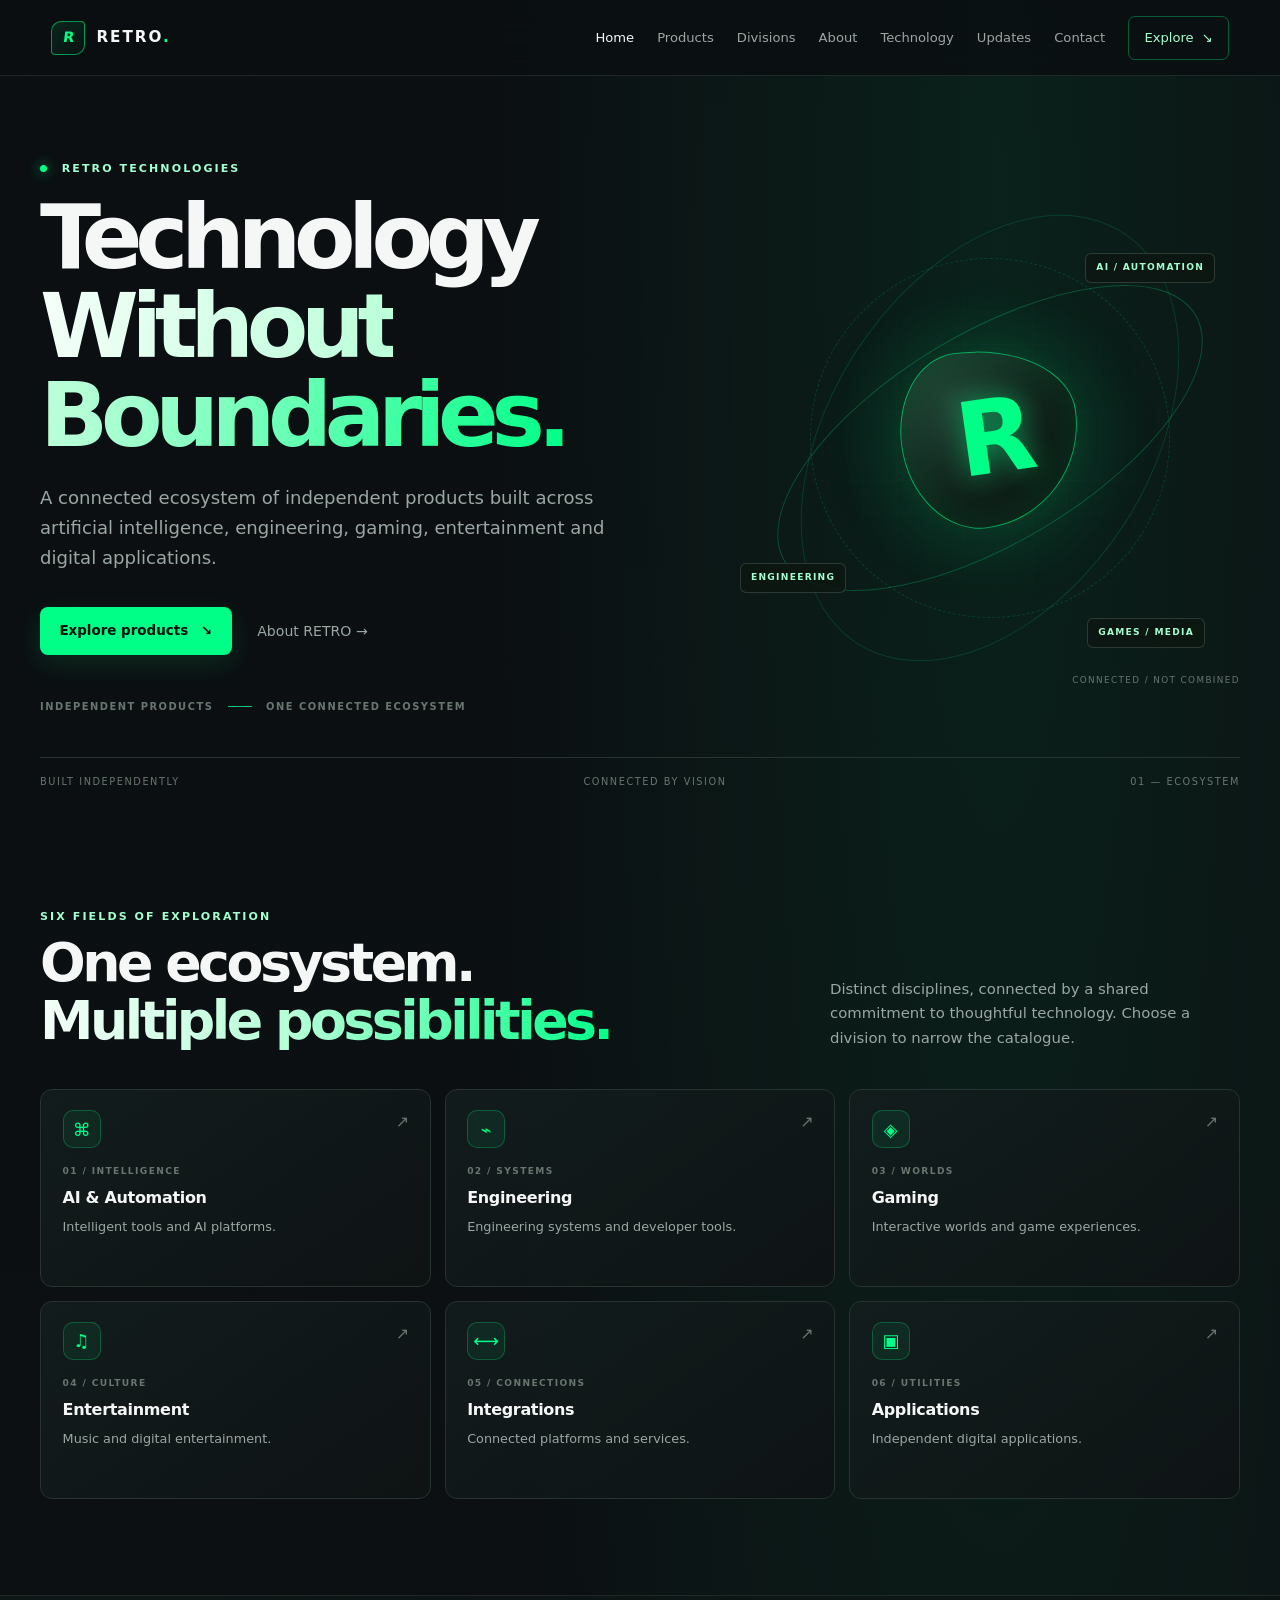
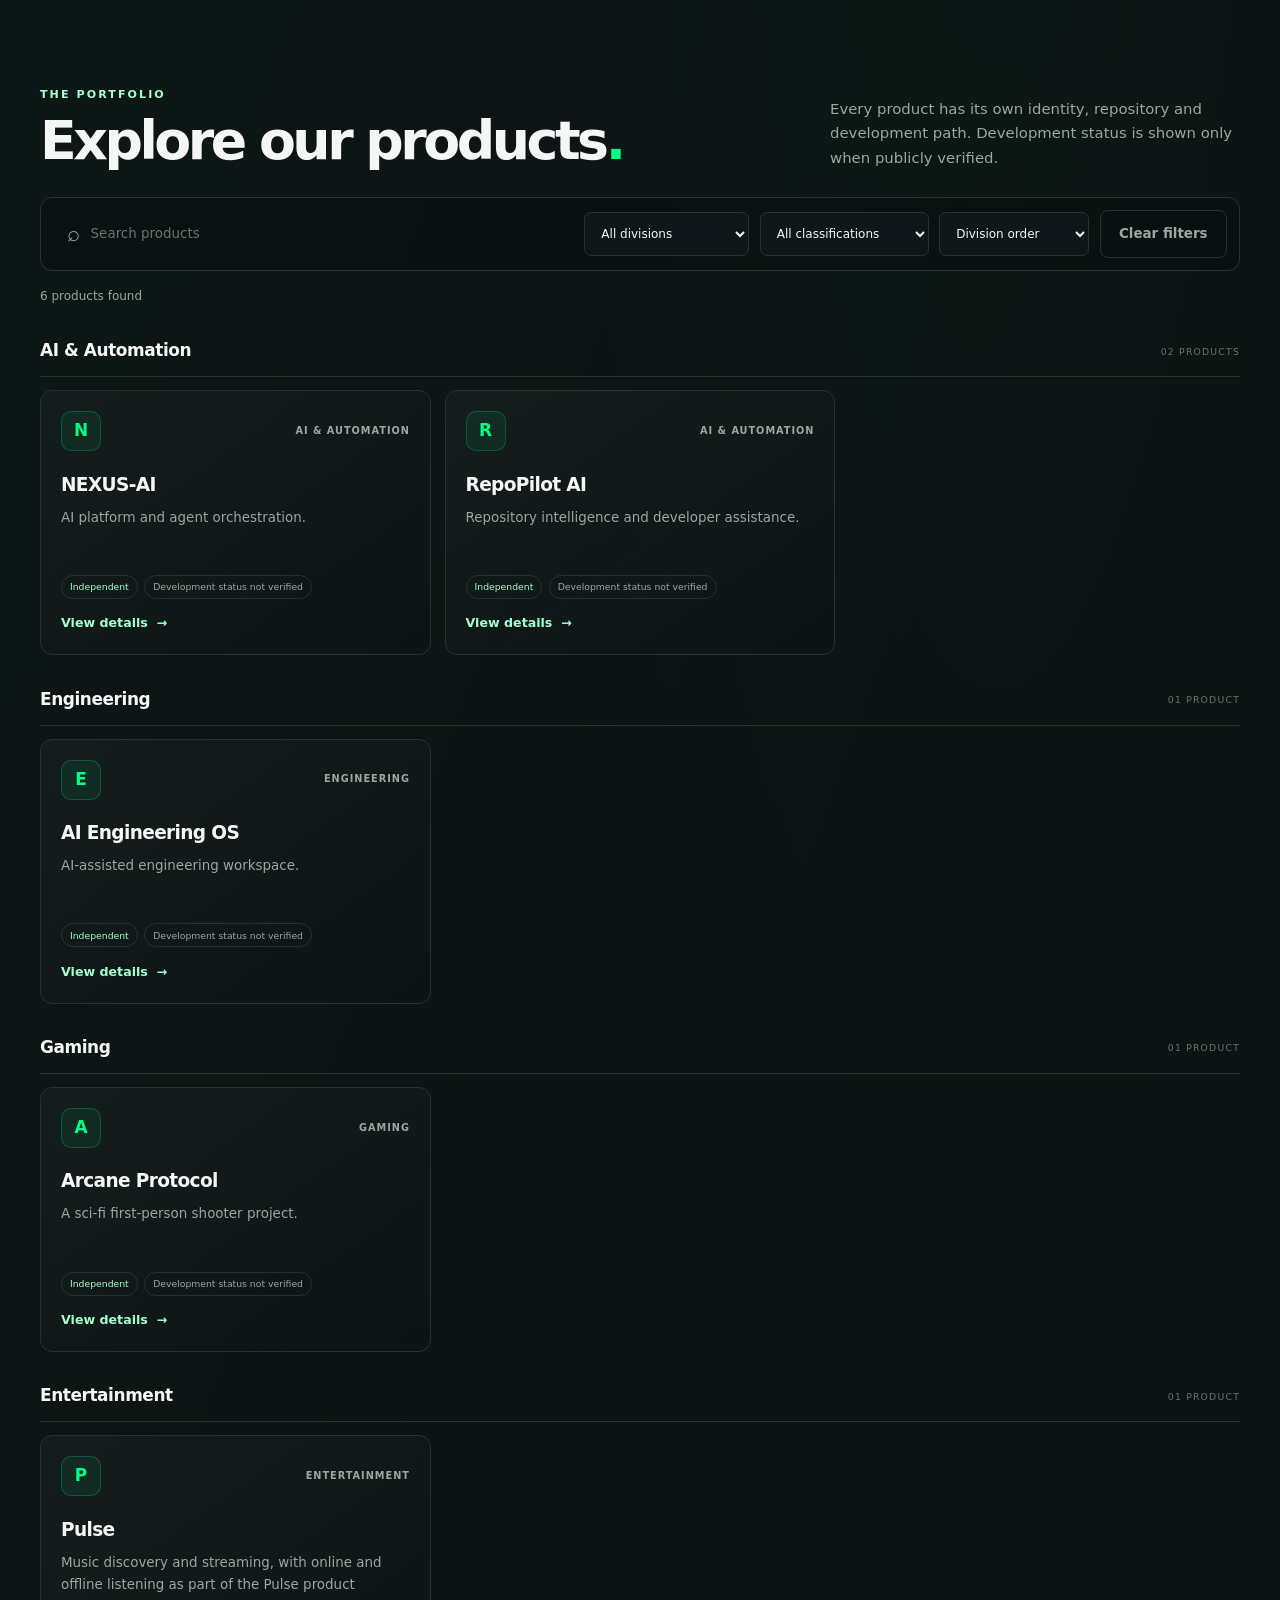
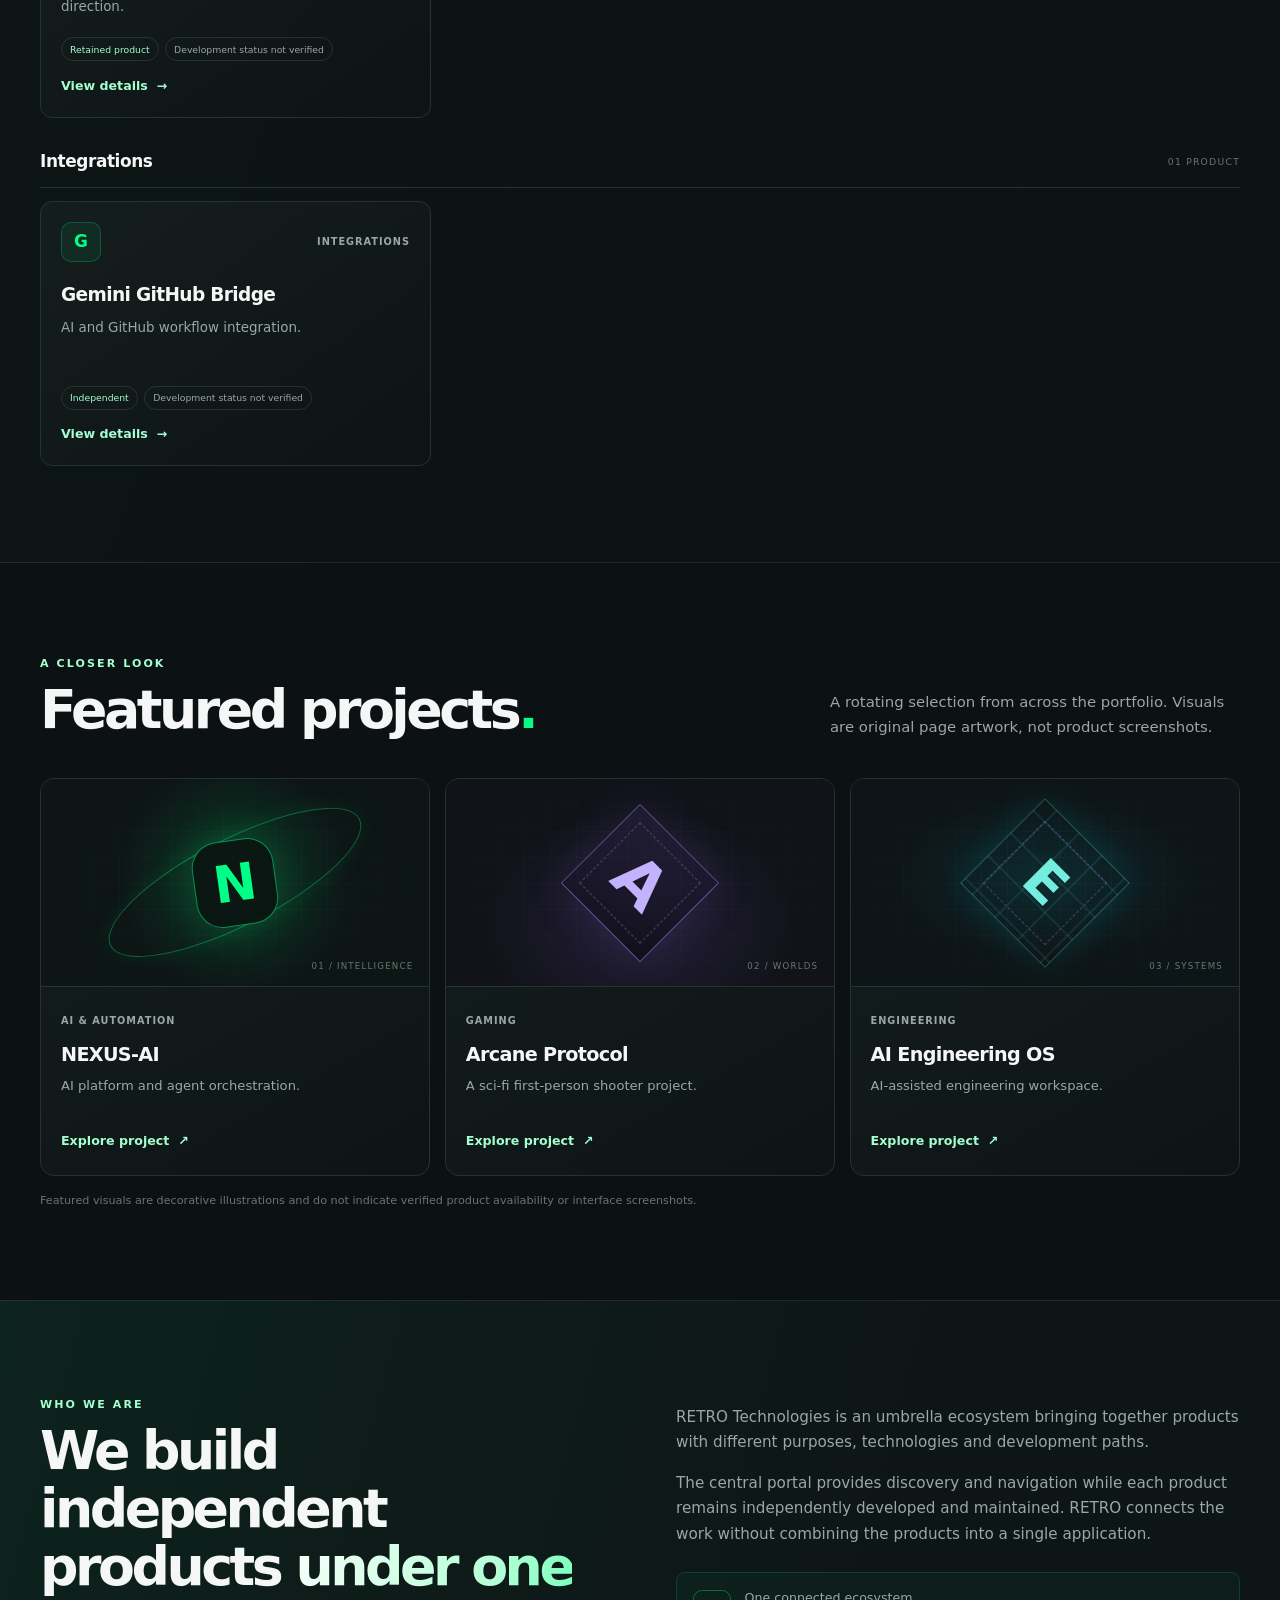
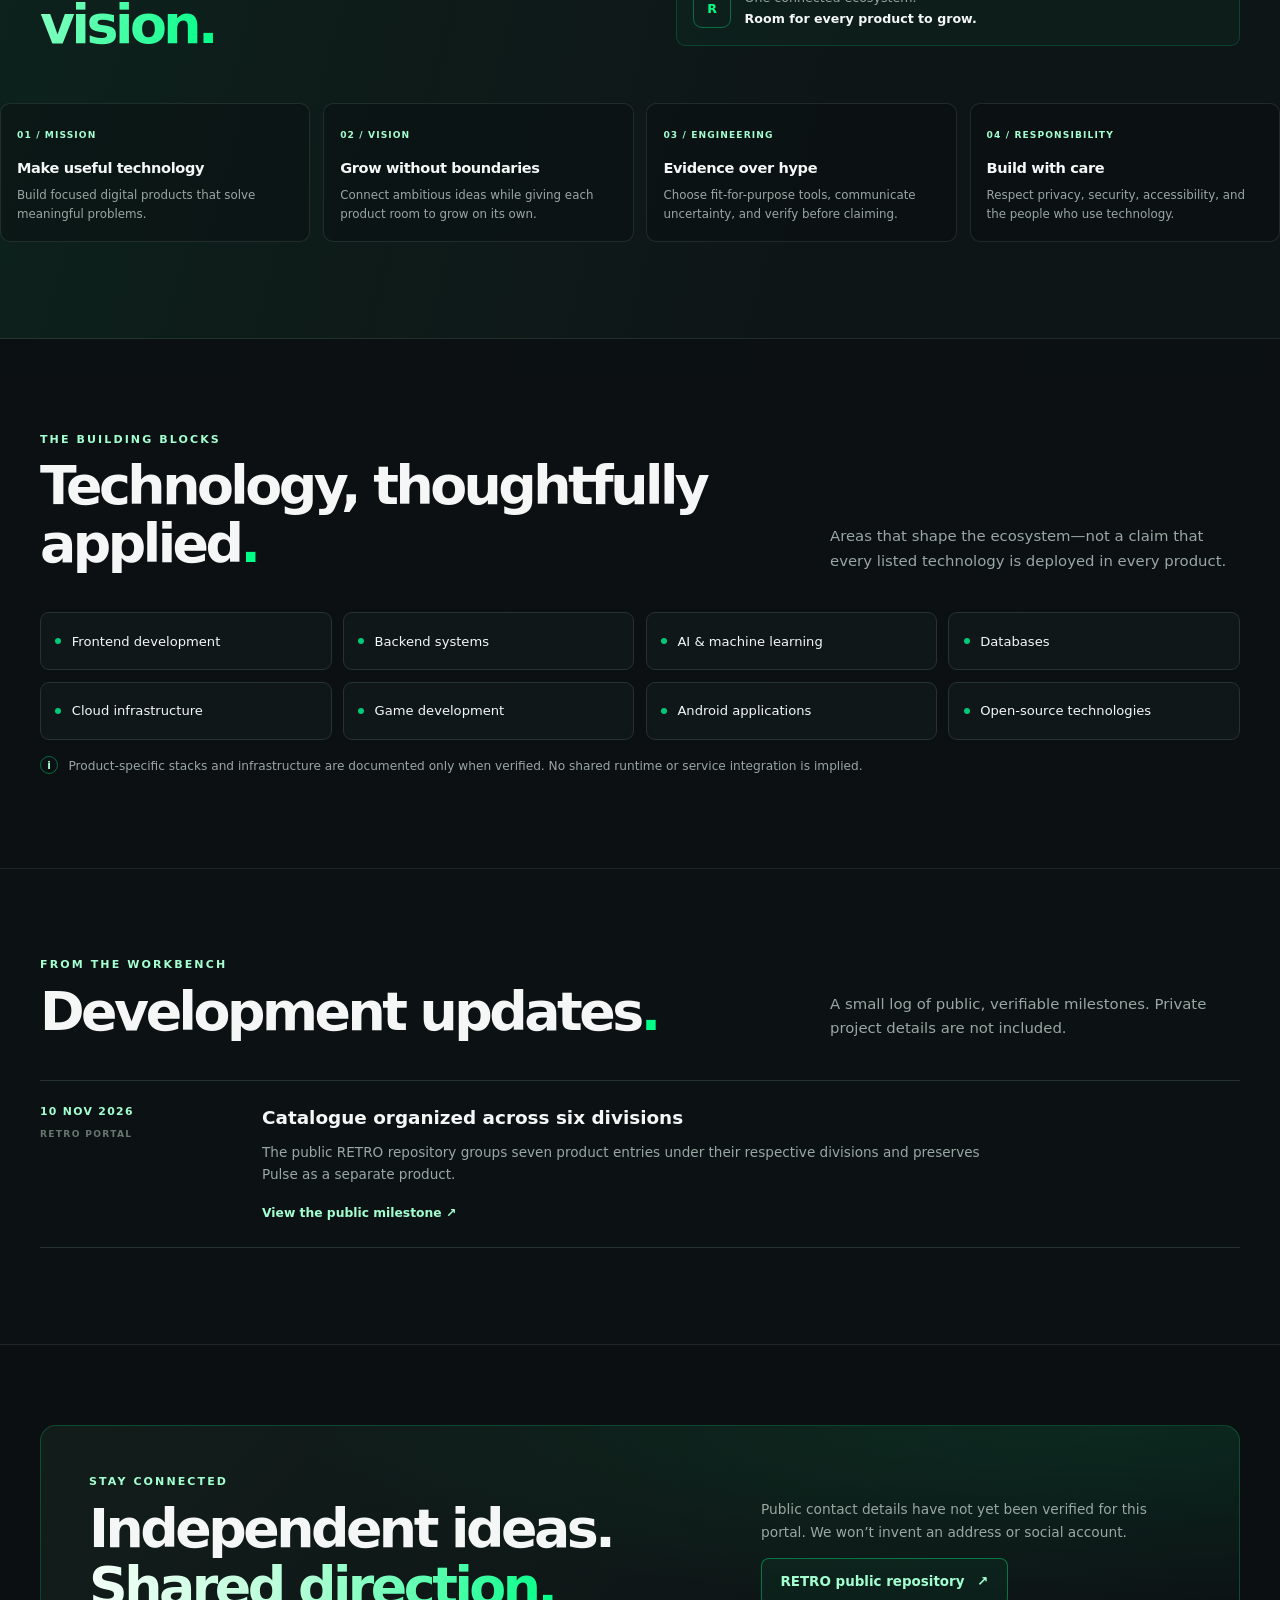
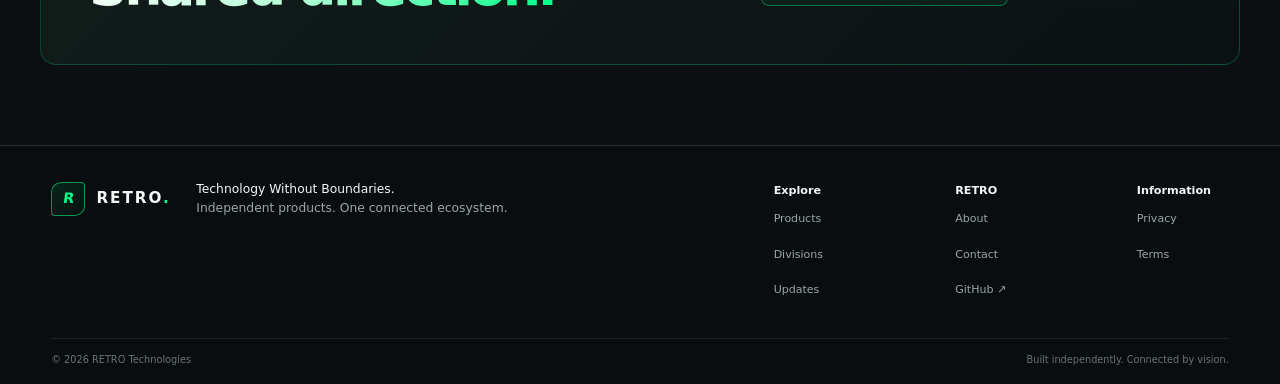
==== commit 517db95e: "Correct RETRO catalogue to six projects and place offline/online under Pulse" ====
--- a/index.html
+++ b/index.html
@@ -4,7 +4,7 @@
   <meta charset="utf-8">
   <meta name="viewport" content="width=device-width, initial-scale=1">
   <meta name="theme-color" content="#0b0f12">
-  <meta name="description" content="Discover the independent products in the RETRO Technologies ecosystem: AI, engineering, gaming, entertainment and digital applications.">
+  <meta name="description" content="Discover six independent products in the RETRO Technologies ecosystem: AI, engineering, gaming, entertainment and integrations.">
   <meta property="og:type" content="website">
   <meta property="og:title" content="RETRO Technologies — Technology Without Boundaries">
   <meta property="og:description" content="Independent products. One connected ecosystem.">
@@ -88,7 +88,7 @@
           <label class="select-field"><span class="visually-hidden">Sort products</span><select id="sort-order"><option value="division">Division order</option><option value="name">Name A–Z</option></select></label>
           <button id="clear-filters" class="button button-quiet" type="button">Clear filters</button>
         </form>
-        <p id="catalogue-count" class="catalogue-count" aria-live="polite">7 products</p>
+        <p id="catalogue-count" class="catalogue-count" aria-live="polite">6 products</p>
         <div id="project-catalogue" class="catalogue-groups">
           <section class="catalogue-group" data-group="AI &amp; Automation" aria-labelledby="group-ai"><div class="group-heading"><h3 id="group-ai">AI &amp; Automation</h3><span>02 PRODUCTS</span></div><div class="project-grid">
             <a class="project-card" data-name="NEXUS-AI" data-division="AI &amp; Automation" data-status="independent" href="products/nexus-ai/"><div class="card-top"><span class="project-symbol" aria-hidden="true">N</span><span class="project-category">AI &amp; Automation</span></div><h4>NEXUS-AI</h4><p>AI platform and agent orchestration.</p><div class="card-meta"><span class="identity-status">Independent</span><span class="development-status">Development status not verified</span></div><span class="card-link">View details <span aria-hidden="true">→</span></span></a>
@@ -101,17 +101,14 @@
             <a class="project-card" data-name="Arcane Protocol" data-division="Gaming" data-status="independent" href="products/arcane-protocol/"><div class="card-top"><span class="project-symbol" aria-hidden="true">A</span><span class="project-category">Gaming</span></div><h4>Arcane Protocol</h4><p>A sci-fi first-person shooter project.</p><div class="card-meta"><span class="identity-status">Independent</span><span class="development-status">Development status not verified</span></div><span class="card-link">View details <span aria-hidden="true">→</span></span></a>
           </div></section>
           <section class="catalogue-group" data-group="Entertainment" aria-labelledby="group-entertainment"><div class="group-heading"><h3 id="group-entertainment">Entertainment</h3><span>01 PRODUCT</span></div><div class="project-grid">
-            <a class="project-card" data-name="Pulse" data-division="Entertainment" data-status="retained" href="products/pulse/"><div class="card-top"><span class="project-symbol" aria-hidden="true">P</span><span class="project-category">Entertainment</span></div><h4>Pulse</h4><p>Independent music discovery and streaming product.</p><div class="card-meta"><span class="identity-status">Retained product</span><span class="development-status">Development status not verified</span></div><span class="card-link">View details <span aria-hidden="true">→</span></span></a>
+            <a class="project-card" data-name="Pulse" data-division="Entertainment" data-status="retained" href="products/pulse/"><div class="card-top"><span class="project-symbol" aria-hidden="true">P</span><span class="project-category">Entertainment</span></div><h4>Pulse</h4><p>Music discovery and streaming, with online and offline listening as part of the Pulse product direction.</p><div class="card-meta"><span class="identity-status">Retained product</span><span class="development-status">Development status not verified</span></div><span class="card-link">View details <span aria-hidden="true">→</span></span></a>
           </div></section>
           <section class="catalogue-group" data-group="Integrations" aria-labelledby="group-integrations"><div class="group-heading"><h3 id="group-integrations">Integrations</h3><span>01 PRODUCT</span></div><div class="project-grid">
             <a class="project-card" data-name="Gemini GitHub Bridge" data-division="Integrations" data-status="independent" href="products/gemini-github-bridge/"><div class="card-top"><span class="project-symbol" aria-hidden="true">G</span><span class="project-category">Integrations</span></div><h4>Gemini GitHub Bridge</h4><p>AI and GitHub workflow integration.</p><div class="card-meta"><span class="identity-status">Independent</span><span class="development-status">Development status not verified</span></div><span class="card-link">View details <span aria-hidden="true">→</span></span></a>
           </div></section>
-          <section class="catalogue-group" data-group="Applications" aria-labelledby="group-applications"><div class="group-heading"><h3 id="group-applications">Applications</h3><span>01 PRODUCT</span></div><div class="project-grid">
-            <a class="project-card" data-name="Offline / Online App" data-division="Applications" data-status="concept" href="products/offline-online-app/"><div class="card-top"><span class="project-symbol" aria-hidden="true">↔</span><span class="project-category">Applications</span></div><h4>Offline / Online App</h4><p>A separate application concept combining offline capability with connected online features.</p><div class="card-meta"><span class="identity-status">Concept</span><span class="development-status">Not represented as a released product</span></div><span class="card-link">View details <span aria-hidden="true">→</span></span></a>
-          </div></section>
-        </div>
+                  </div>
         <p id="catalogue-empty" class="empty-state" hidden>No products match those filters. Try a broader search or clear the filters.</p>
-        <noscript><p class="notice">JavaScript is off. All seven product entries remain available above; catalogue search and filters need JavaScript.</p></noscript>
+        <noscript><p class="notice">JavaScript is off. All six product entries remain available above; catalogue search and filters need JavaScript.</p></noscript>
       </div>
     </section>
 
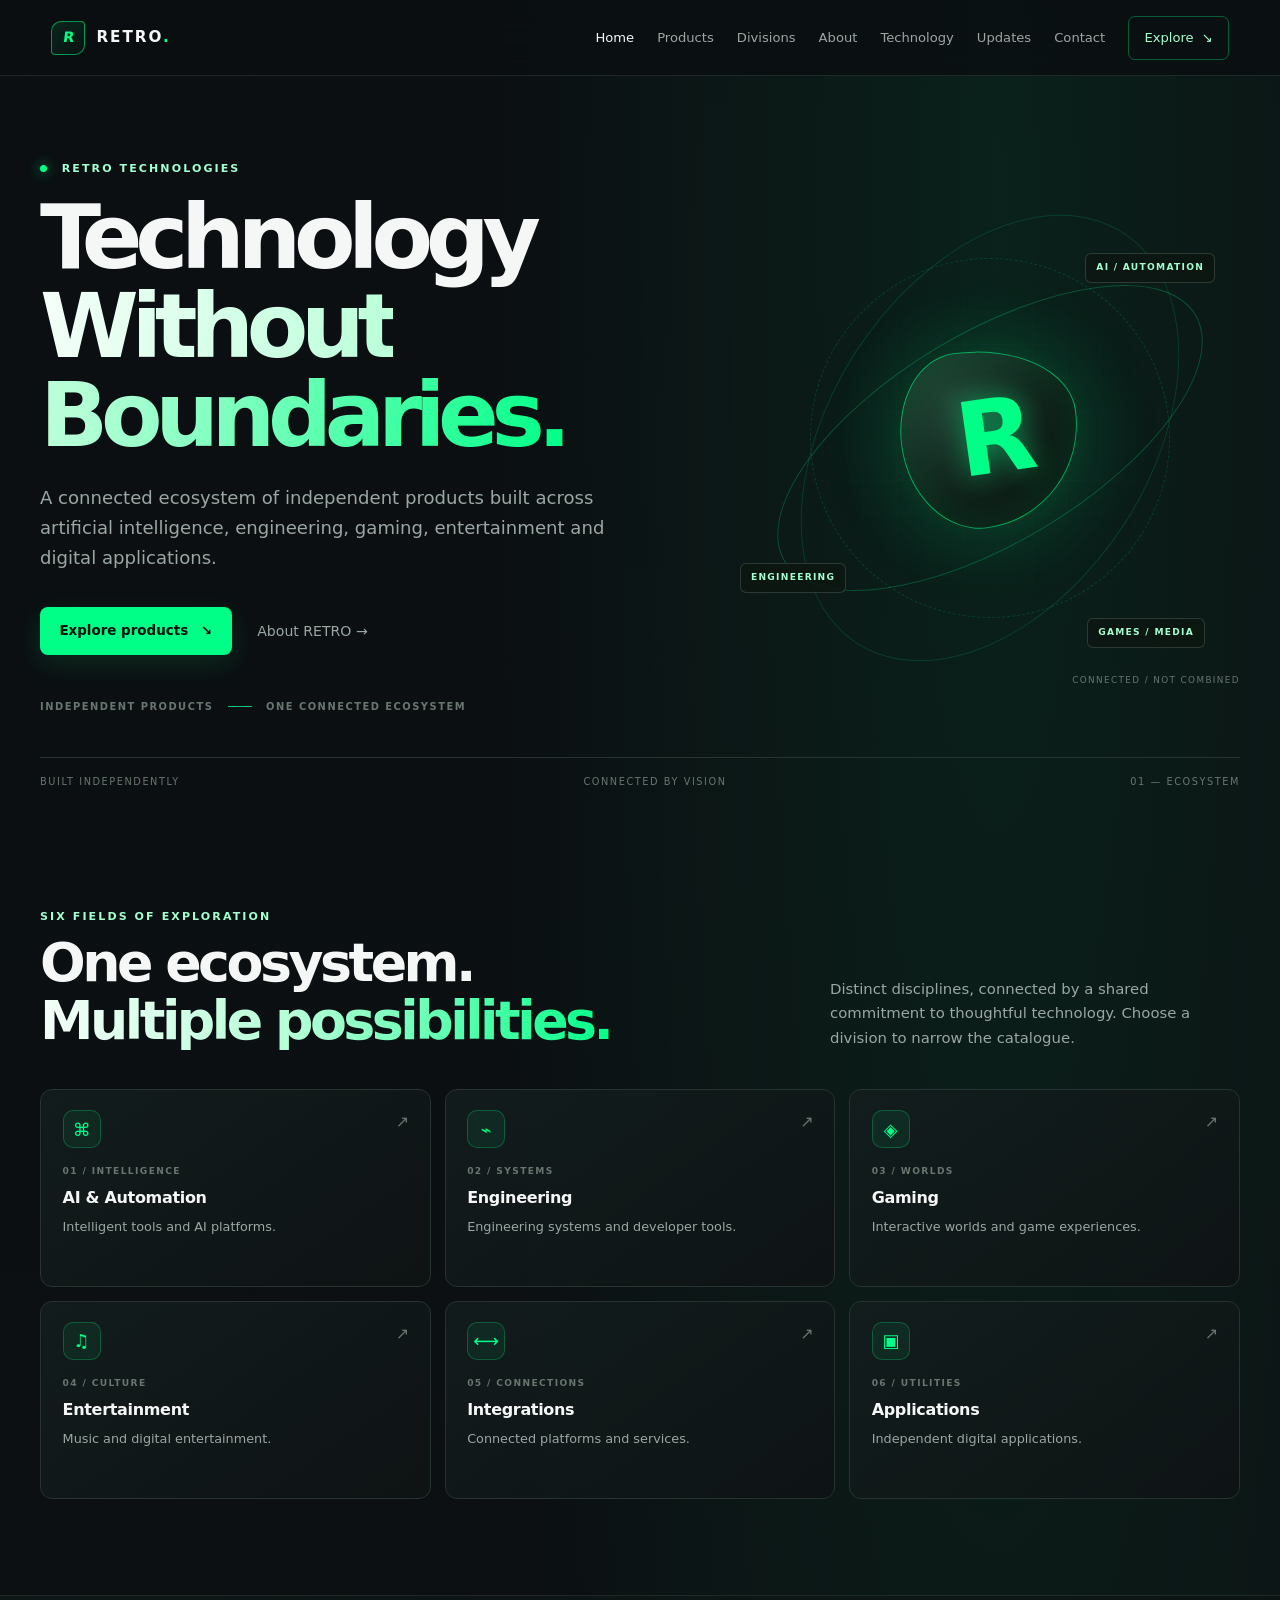
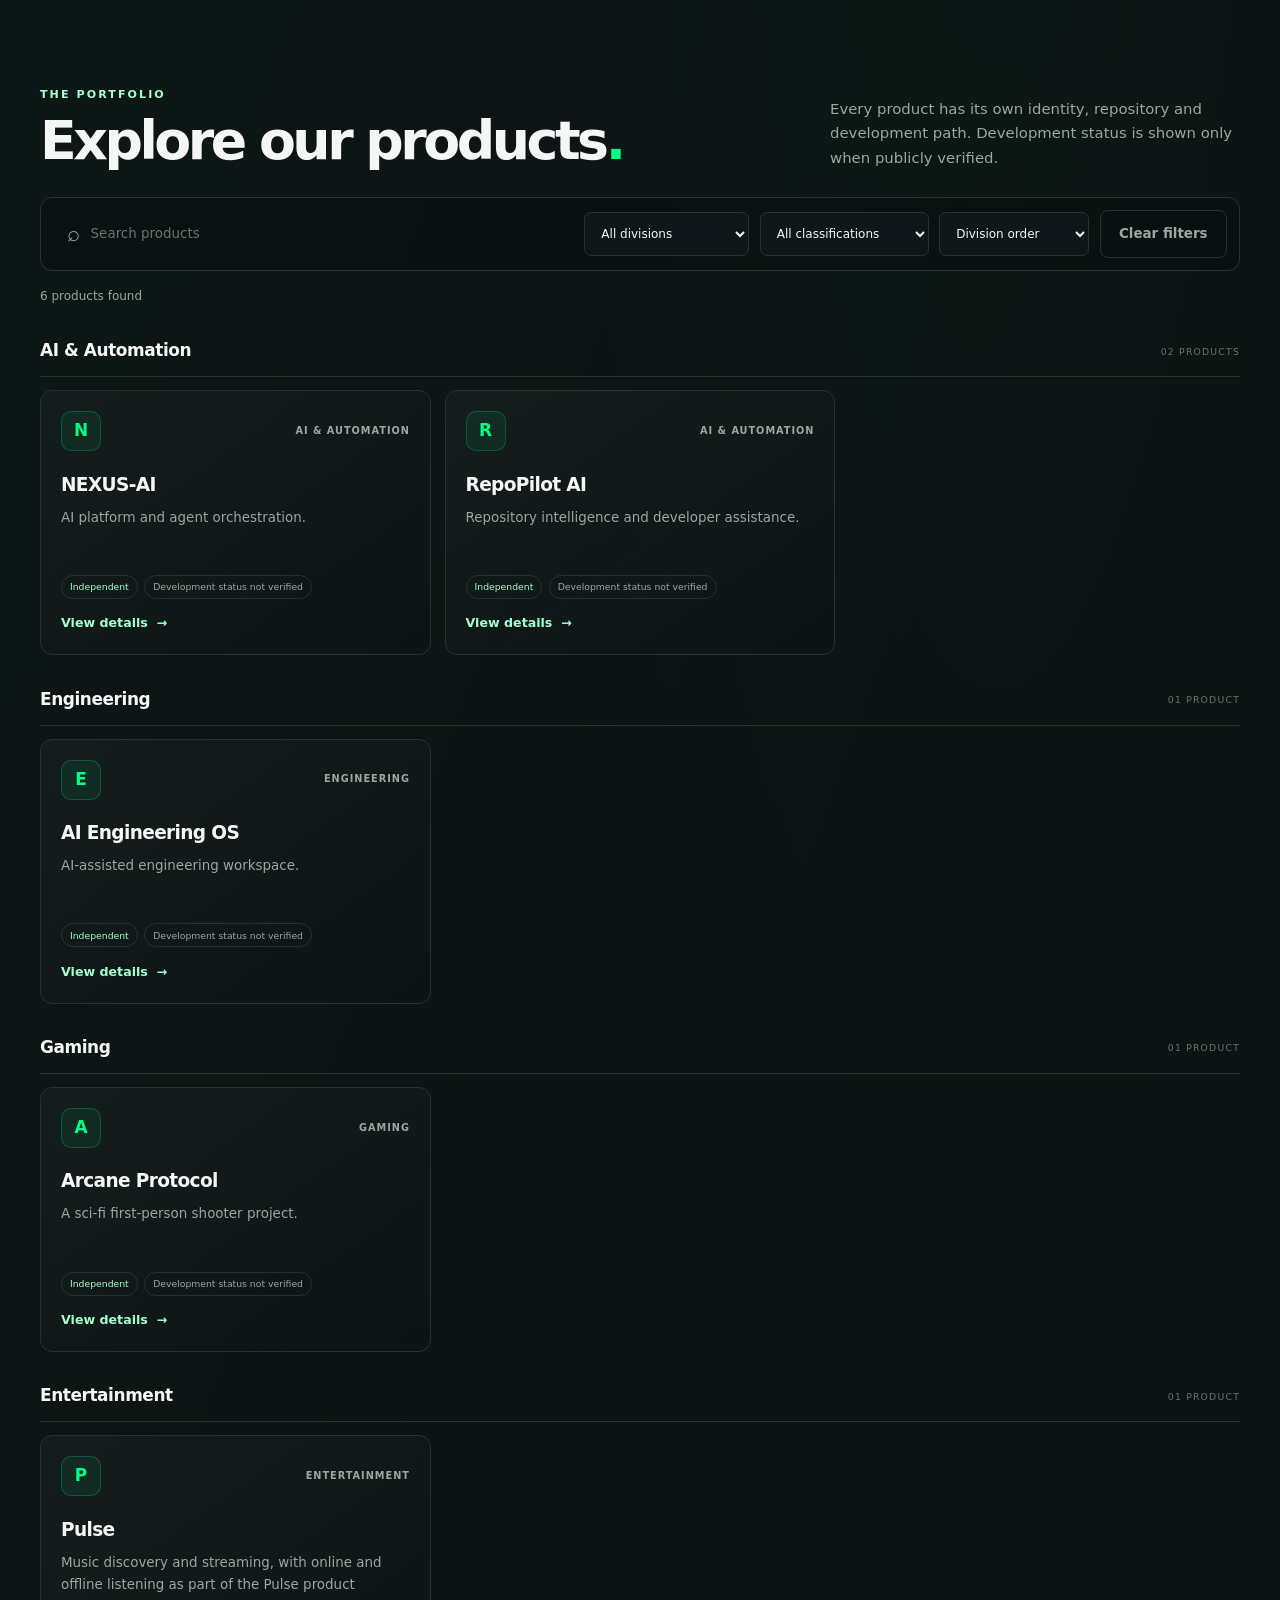
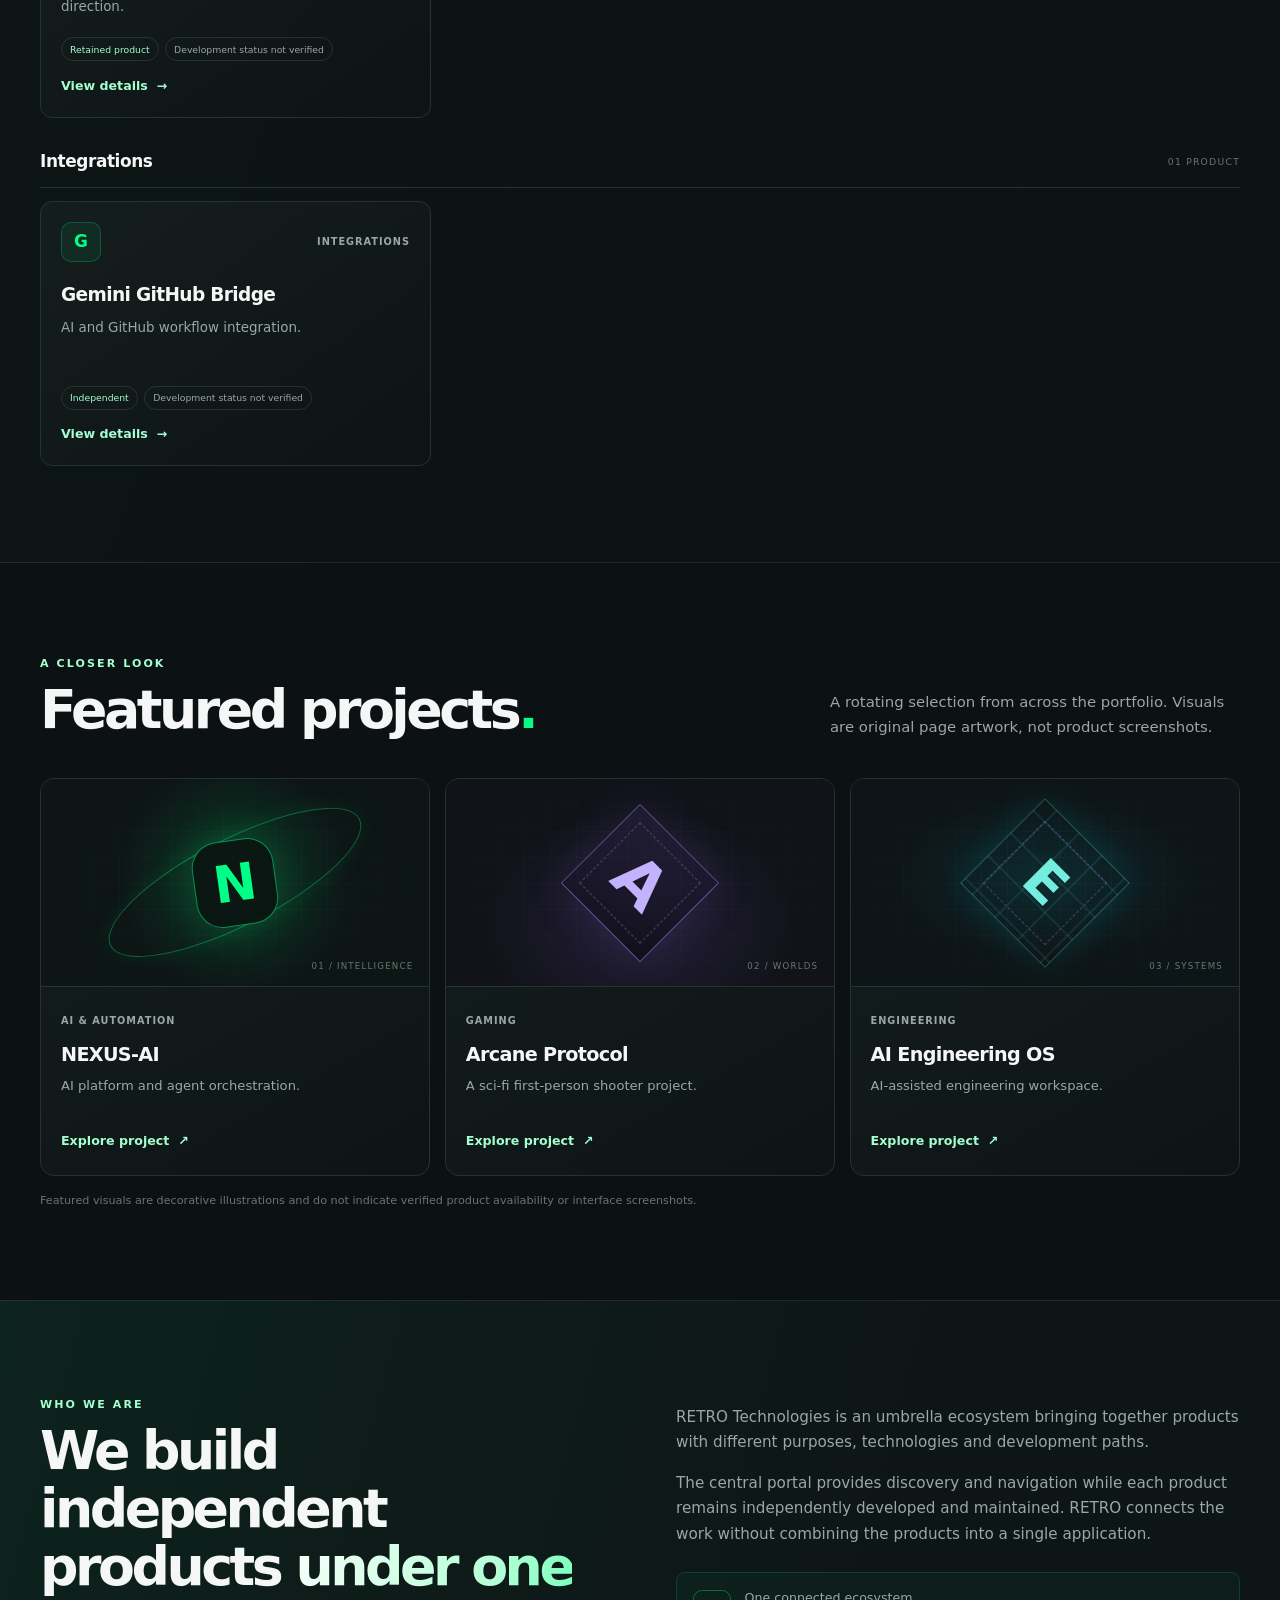
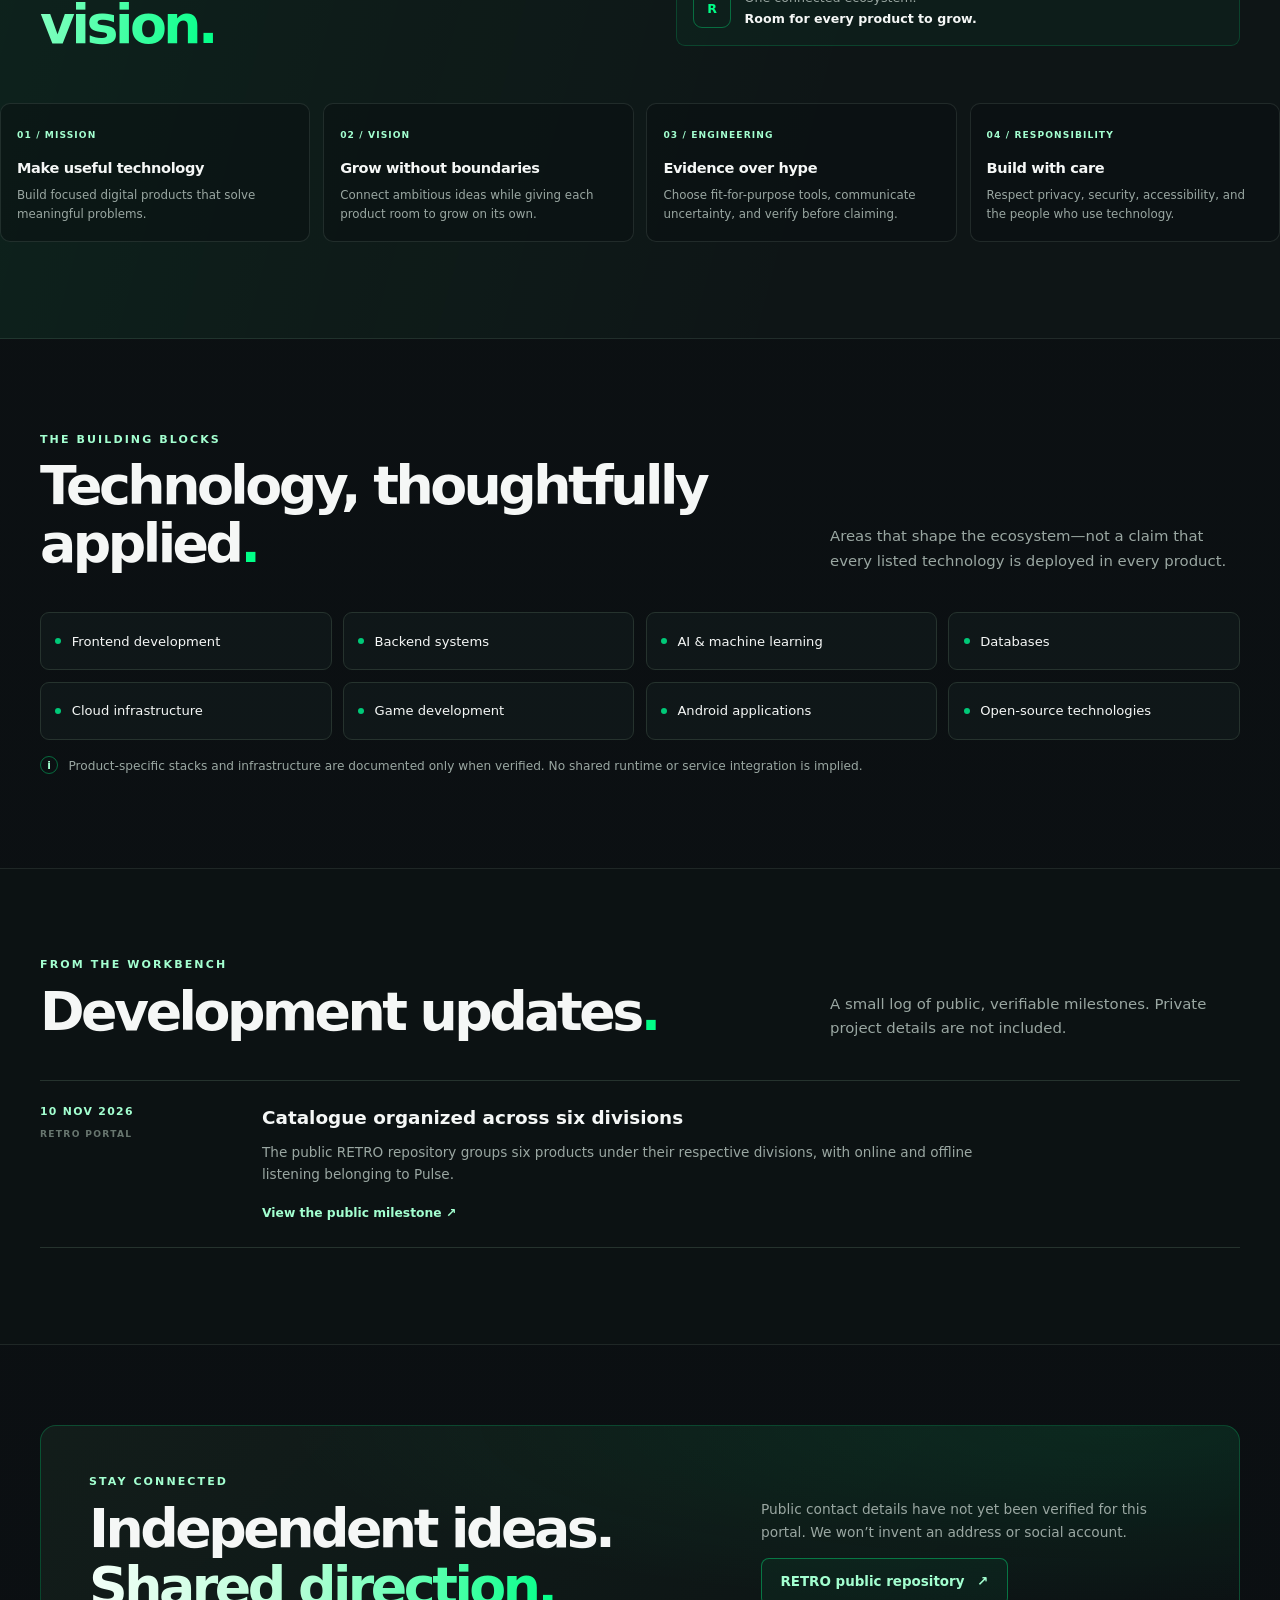
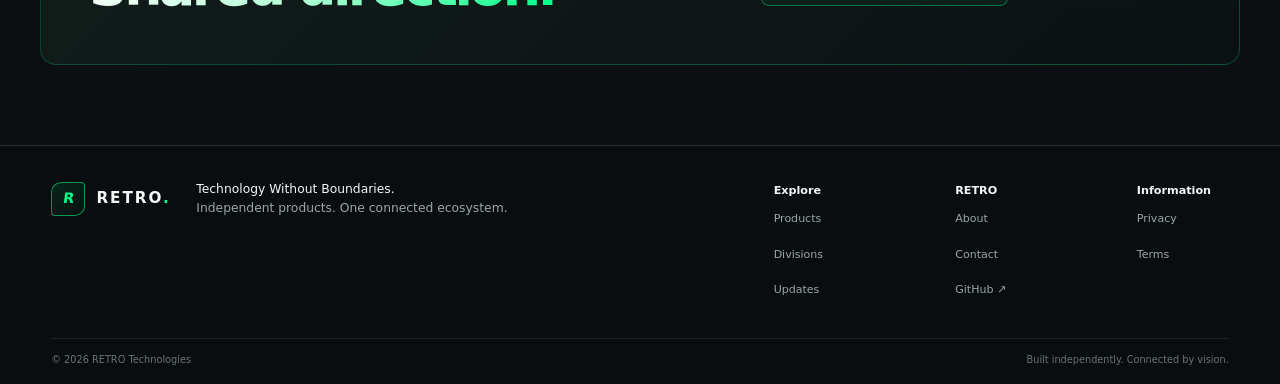
==== commit 29d37f6d: "Correct RETRO homepage public update to six-project structure" ====
--- a/index.html
+++ b/index.html
@@ -144,7 +144,7 @@
     <section id="updates" class="updates-section" aria-labelledby="updates-title">
       <div class="section-shell">
         <div class="section-heading"><div><p class="eyebrow">FROM THE WORKBENCH</p><h2 id="updates-title">Development updates<span class="brand-accent">.</span></h2></div><p class="section-intro">A small log of public, verifiable milestones. Private project details are not included.</p></div>
-        <article class="timeline-entry"><div class="timeline-date"><time datetime="2026-11-10">10 NOV 2026</time><span>RETRO PORTAL</span></div><div class="timeline-content"><h3>Catalogue organized across six divisions</h3><p>The public RETRO repository groups seven product entries under their respective divisions and preserves Pulse as a separate product.</p><a href="https://github.com/axdakkuu08-create/retro-technologies/commit/4b928de722162d2b23f9f7dcdab8f4846549398b" target="_blank" rel="noopener noreferrer">View the public milestone <span aria-hidden="true">↗</span></a></div></article>
+        <article class="timeline-entry"><div class="timeline-date"><time datetime="2026-11-10">10 NOV 2026</time><span>RETRO PORTAL</span></div><div class="timeline-content"><h3>Catalogue organized across six divisions</h3><p>The public RETRO repository groups six products under their respective divisions, with online and offline listening belonging to Pulse.</p><a href="https://github.com/axdakkuu08-create/retro-technologies/commit/4b928de722162d2b23f9f7dcdab8f4846549398b" target="_blank" rel="noopener noreferrer">View the public milestone <span aria-hidden="true">↗</span></a></div></article>
       </div>
     </section>
 
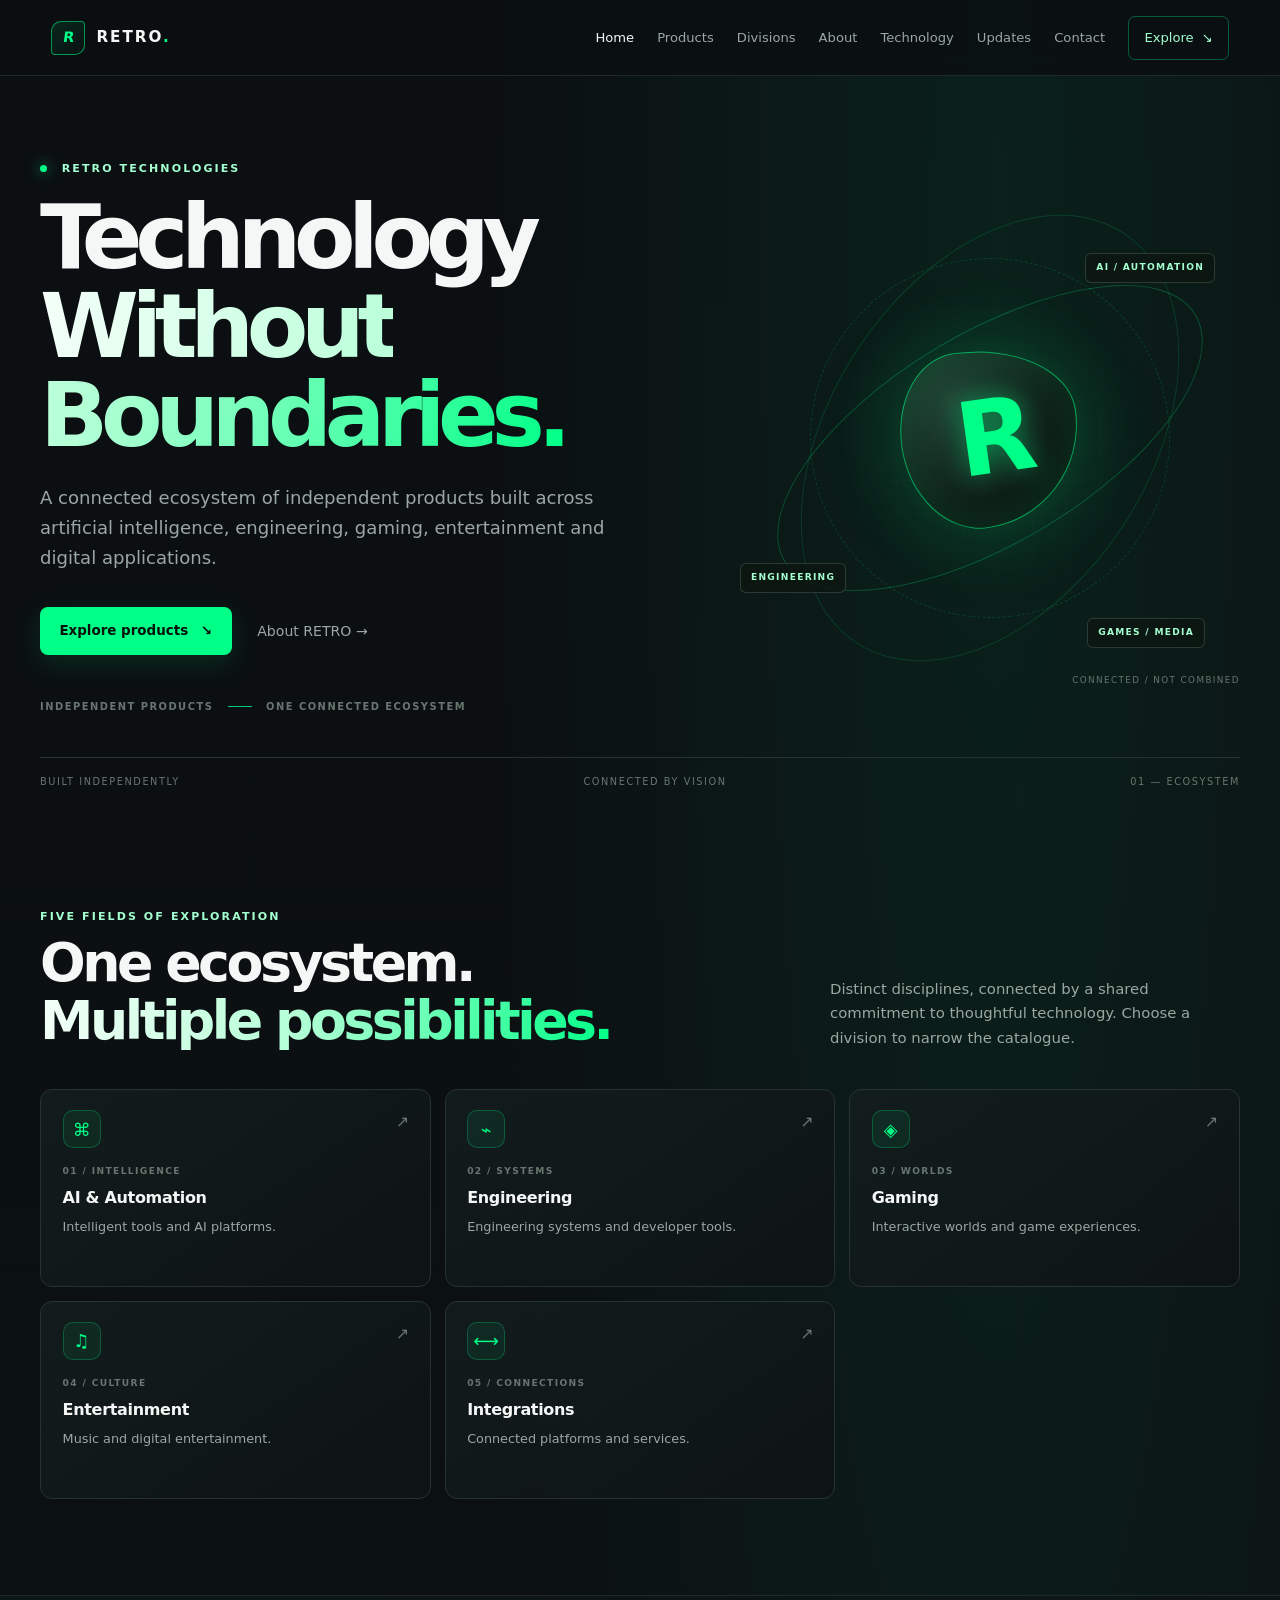
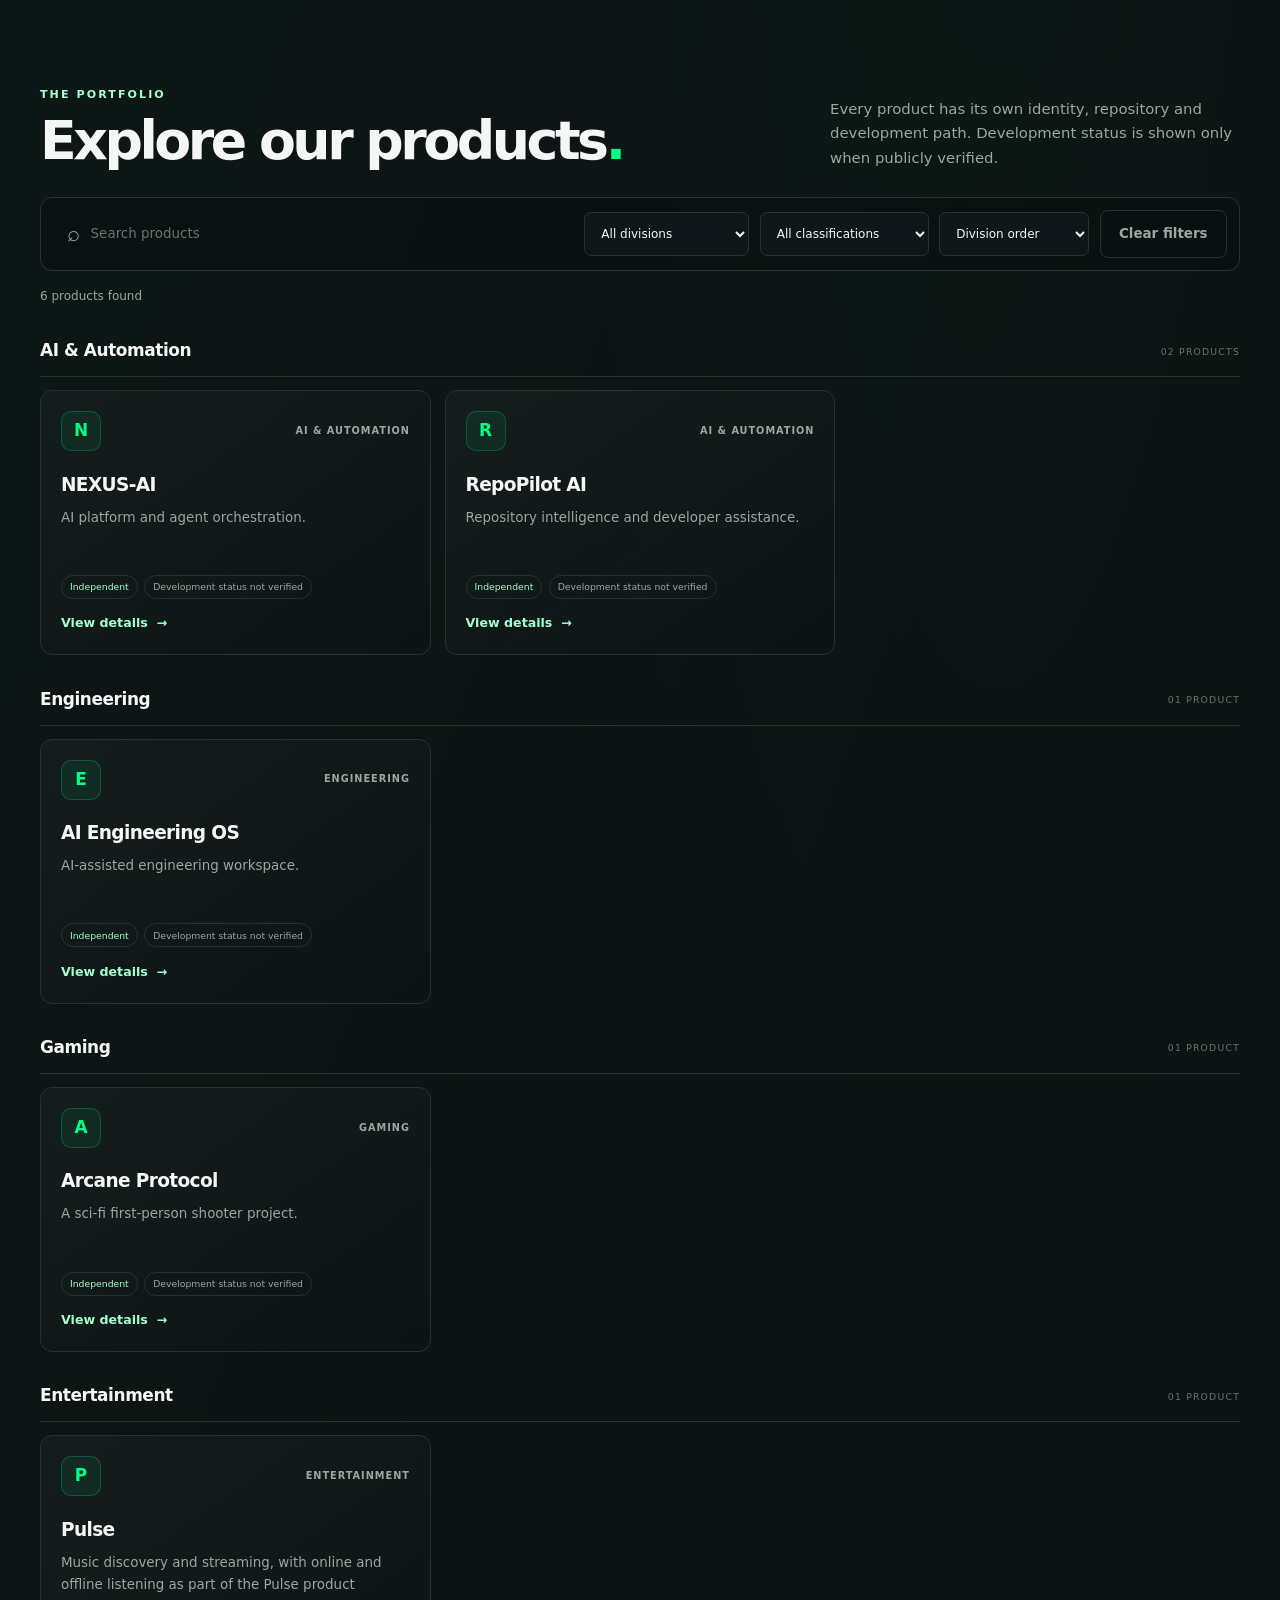
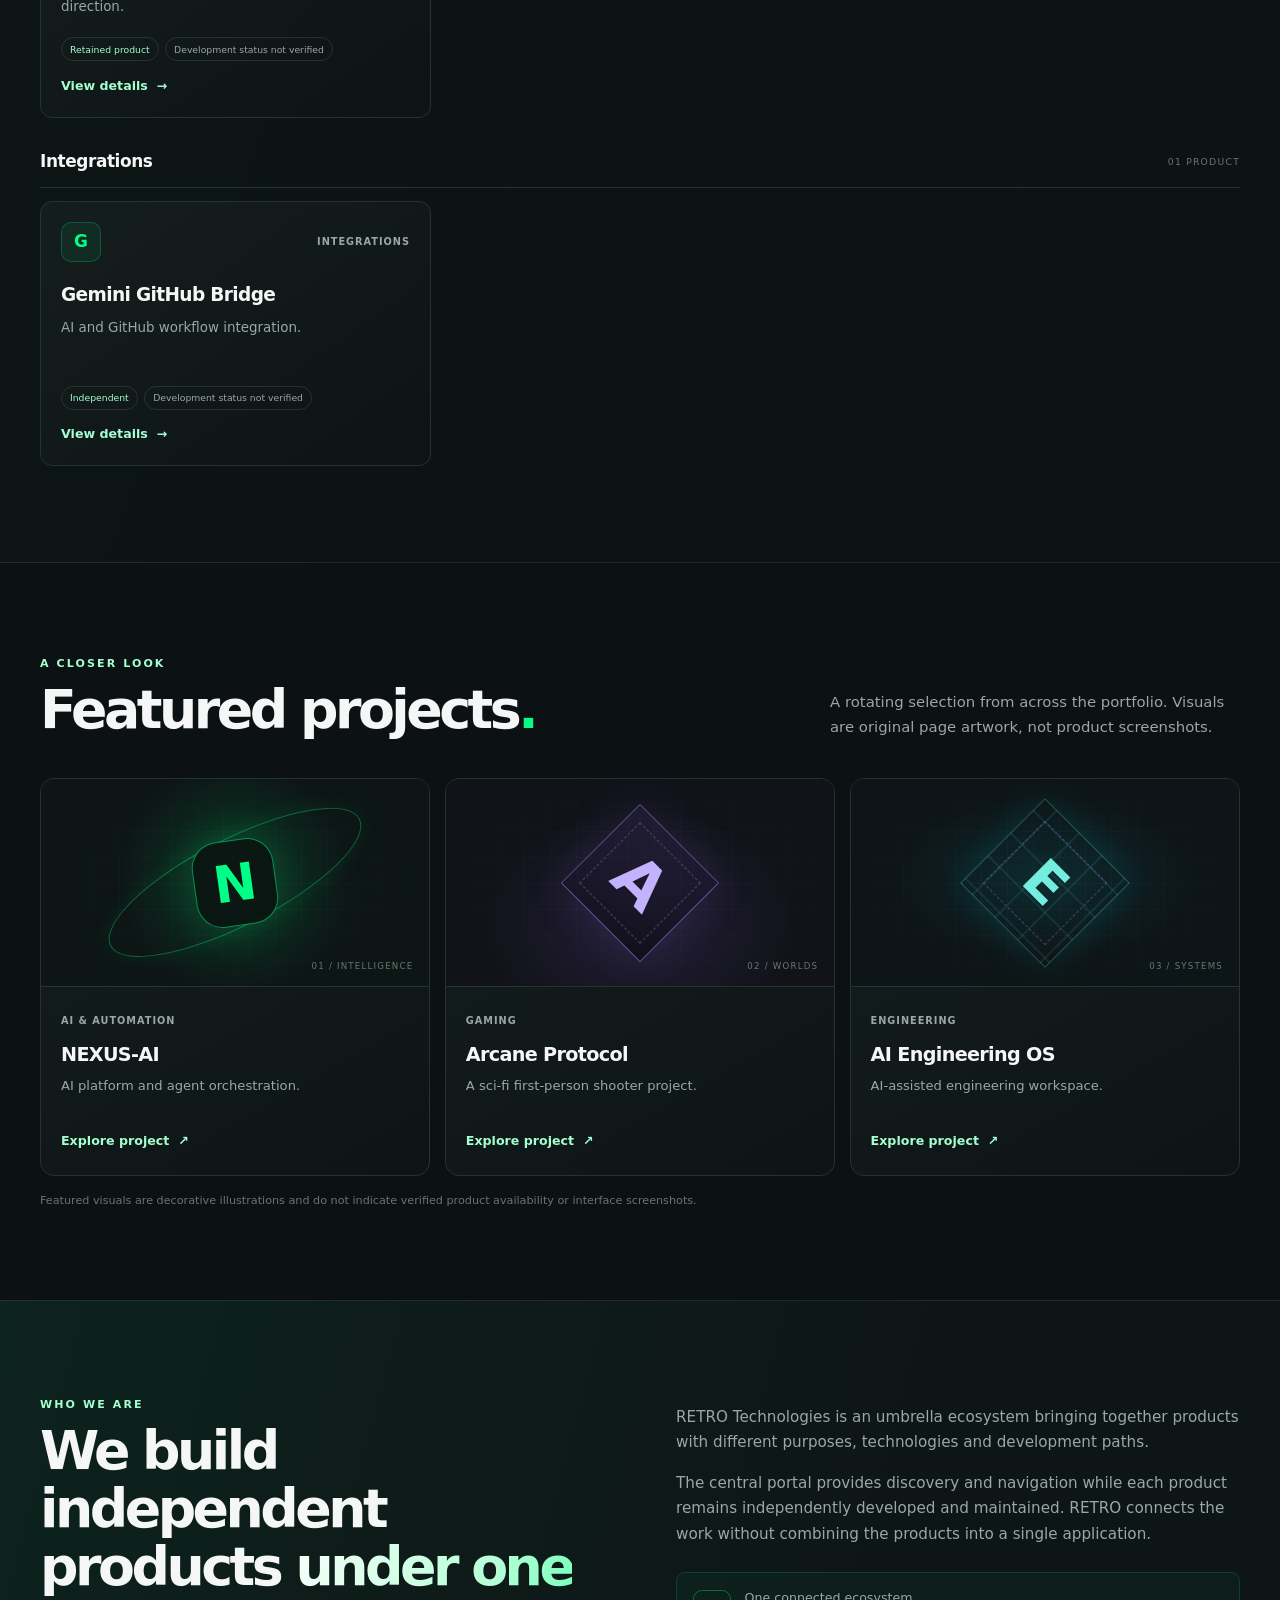
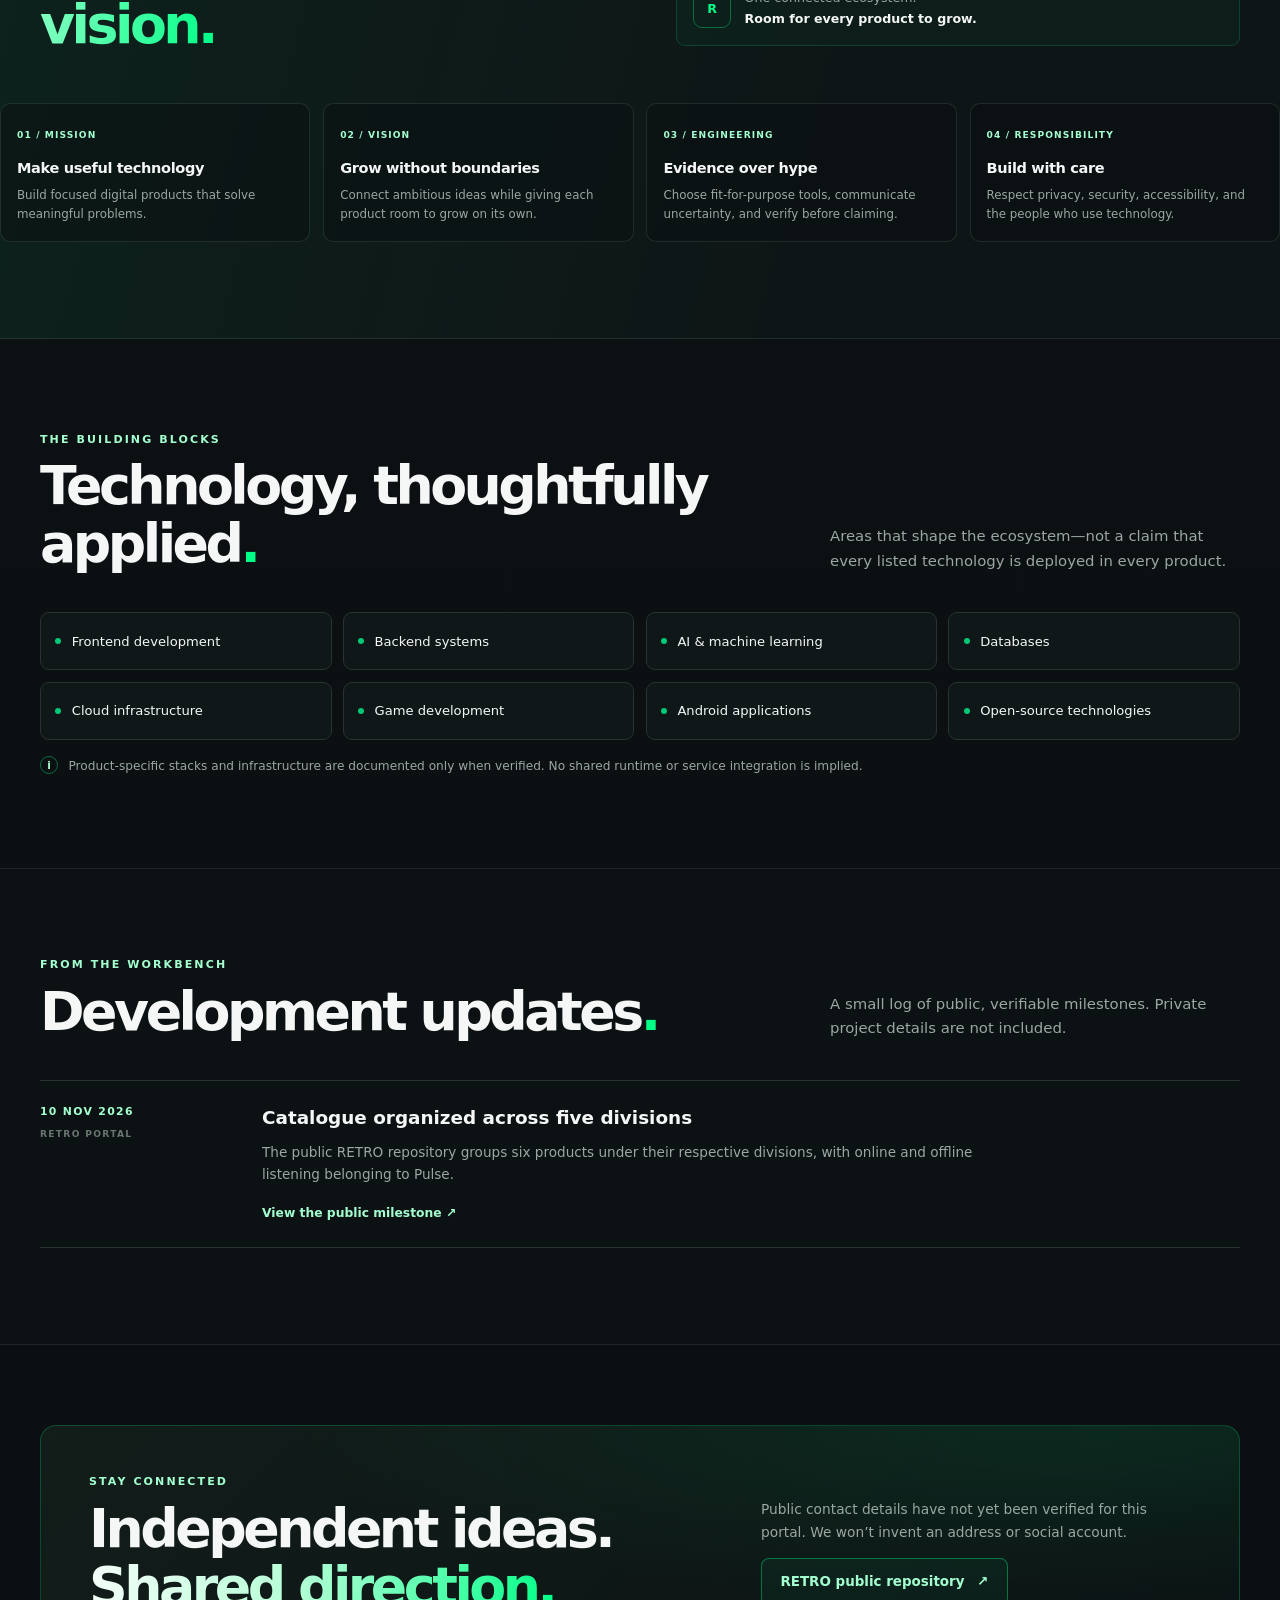
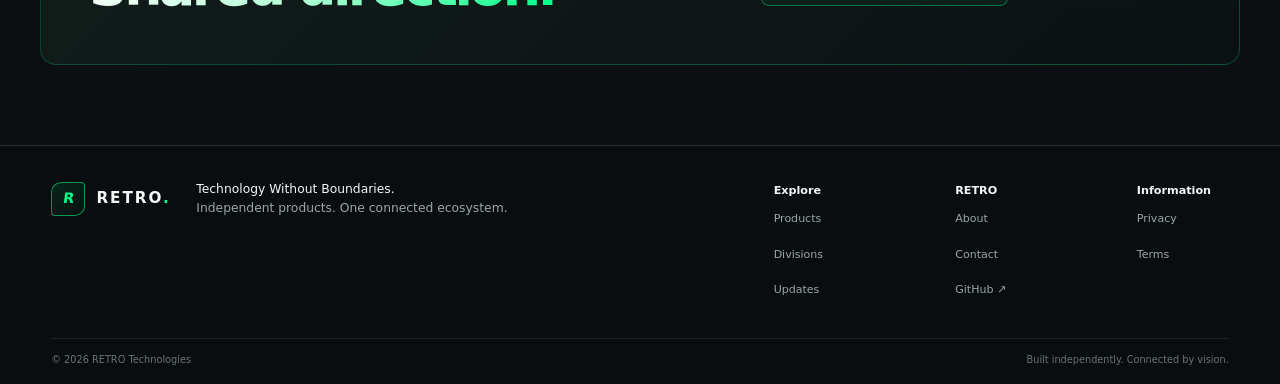
==== commit 35a27f01: "Align RETRO divisions with six-product catalogue" ====
--- a/index.html
+++ b/index.html
@@ -62,7 +62,7 @@
 
     <section id="divisions" class="section-shell divisions-section" aria-labelledby="divisions-title">
       <div class="section-heading">
-        <div><p class="eyebrow">SIX FIELDS OF EXPLORATION</p><h2 id="divisions-title">One ecosystem.<br><span class="gradient-text">Multiple possibilities.</span></h2></div>
+        <div><p class="eyebrow">FIVE FIELDS OF EXPLORATION</p><h2 id="divisions-title">One ecosystem.<br><span class="gradient-text">Multiple possibilities.</span></h2></div>
         <p class="section-intro">Distinct disciplines, connected by a shared commitment to thoughtful technology. Choose a division to narrow the catalogue.</p>
       </div>
       <div class="division-grid">
@@ -71,7 +71,6 @@
         <button class="division-card" type="button" data-filter-division="Gaming"><span class="division-icon" aria-hidden="true">◈</span><span class="division-index">03 / WORLDS</span><strong>Gaming</strong><span>Interactive worlds and game experiences.</span><span class="division-arrow" aria-hidden="true">↗</span></button>
         <button class="division-card" type="button" data-filter-division="Entertainment"><span class="division-icon" aria-hidden="true">♫</span><span class="division-index">04 / CULTURE</span><strong>Entertainment</strong><span>Music and digital entertainment.</span><span class="division-arrow" aria-hidden="true">↗</span></button>
         <button class="division-card" type="button" data-filter-division="Integrations"><span class="division-icon" aria-hidden="true">⟷</span><span class="division-index">05 / CONNECTIONS</span><strong>Integrations</strong><span>Connected platforms and services.</span><span class="division-arrow" aria-hidden="true">↗</span></button>
-        <button class="division-card" type="button" data-filter-division="Applications"><span class="division-icon" aria-hidden="true">▣</span><span class="division-index">06 / UTILITIES</span><strong>Applications</strong><span>Independent digital applications.</span><span class="division-arrow" aria-hidden="true">↗</span></button>
       </div>
     </section>
 
@@ -83,7 +82,7 @@
         </div>
         <form class="catalogue-tools" role="search" aria-label="Filter the product catalogue" onsubmit="return false">
           <label class="search-field"><span class="visually-hidden">Search products</span><span class="search-icon" aria-hidden="true">⌕</span><input id="product-search" type="search" placeholder="Search products" autocomplete="off"></label>
-          <label class="select-field"><span class="visually-hidden">Filter by division</span><select id="division-filter"><option value="all">All divisions</option><option>AI &amp; Automation</option><option>Engineering</option><option>Gaming</option><option>Entertainment</option><option>Integrations</option><option>Applications</option></select></label>
+          <label class="select-field"><span class="visually-hidden">Filter by division</span><select id="division-filter"><option value="all">All divisions</option><option>AI &amp; Automation</option><option>Engineering</option><option>Gaming</option><option>Entertainment</option><option>Integrations</option></select></label>
           <label class="select-field"><span class="visually-hidden">Filter by portfolio classification</span><select id="status-filter"><option value="all">All classifications</option><option value="independent">Independent</option><option value="retained">Retained</option><option value="concept">Concept</option></select></label>
           <label class="select-field"><span class="visually-hidden">Sort products</span><select id="sort-order"><option value="division">Division order</option><option value="name">Name A–Z</option></select></label>
           <button id="clear-filters" class="button button-quiet" type="button">Clear filters</button>
@@ -144,7 +143,7 @@
     <section id="updates" class="updates-section" aria-labelledby="updates-title">
       <div class="section-shell">
         <div class="section-heading"><div><p class="eyebrow">FROM THE WORKBENCH</p><h2 id="updates-title">Development updates<span class="brand-accent">.</span></h2></div><p class="section-intro">A small log of public, verifiable milestones. Private project details are not included.</p></div>
-        <article class="timeline-entry"><div class="timeline-date"><time datetime="2026-11-10">10 NOV 2026</time><span>RETRO PORTAL</span></div><div class="timeline-content"><h3>Catalogue organized across six divisions</h3><p>The public RETRO repository groups six products under their respective divisions, with online and offline listening belonging to Pulse.</p><a href="https://github.com/axdakkuu08-create/retro-technologies/commit/4b928de722162d2b23f9f7dcdab8f4846549398b" target="_blank" rel="noopener noreferrer">View the public milestone <span aria-hidden="true">↗</span></a></div></article>
+        <article class="timeline-entry"><div class="timeline-date"><time datetime="2026-11-10">10 NOV 2026</time><span>RETRO PORTAL</span></div><div class="timeline-content"><h3>Catalogue organized across five divisions</h3><p>The public RETRO repository groups six products under their respective divisions, with online and offline listening belonging to Pulse.</p><a href="https://github.com/axdakkuu08-create/retro-technologies/commit/4b928de722162d2b23f9f7dcdab8f4846549398b" target="_blank" rel="noopener noreferrer">View the public milestone <span aria-hidden="true">↗</span></a></div></article>
       </div>
     </section>
 
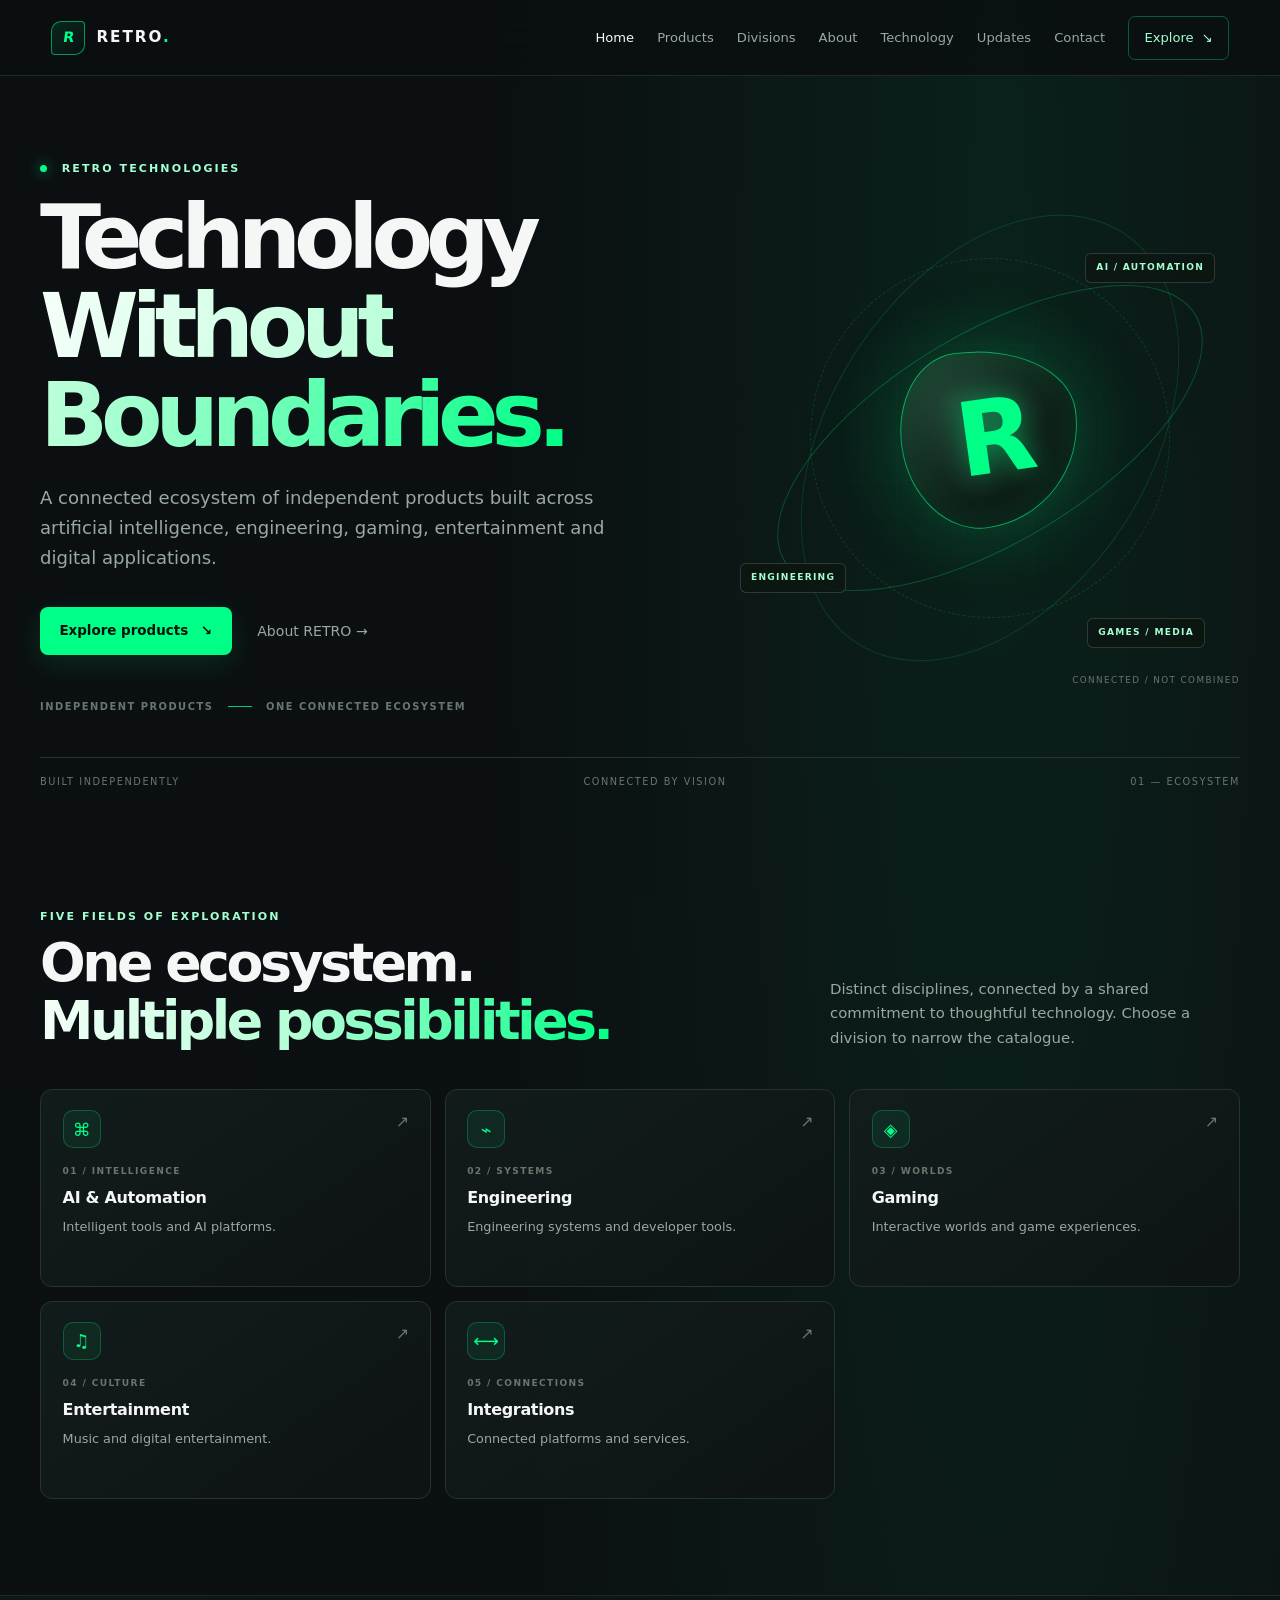
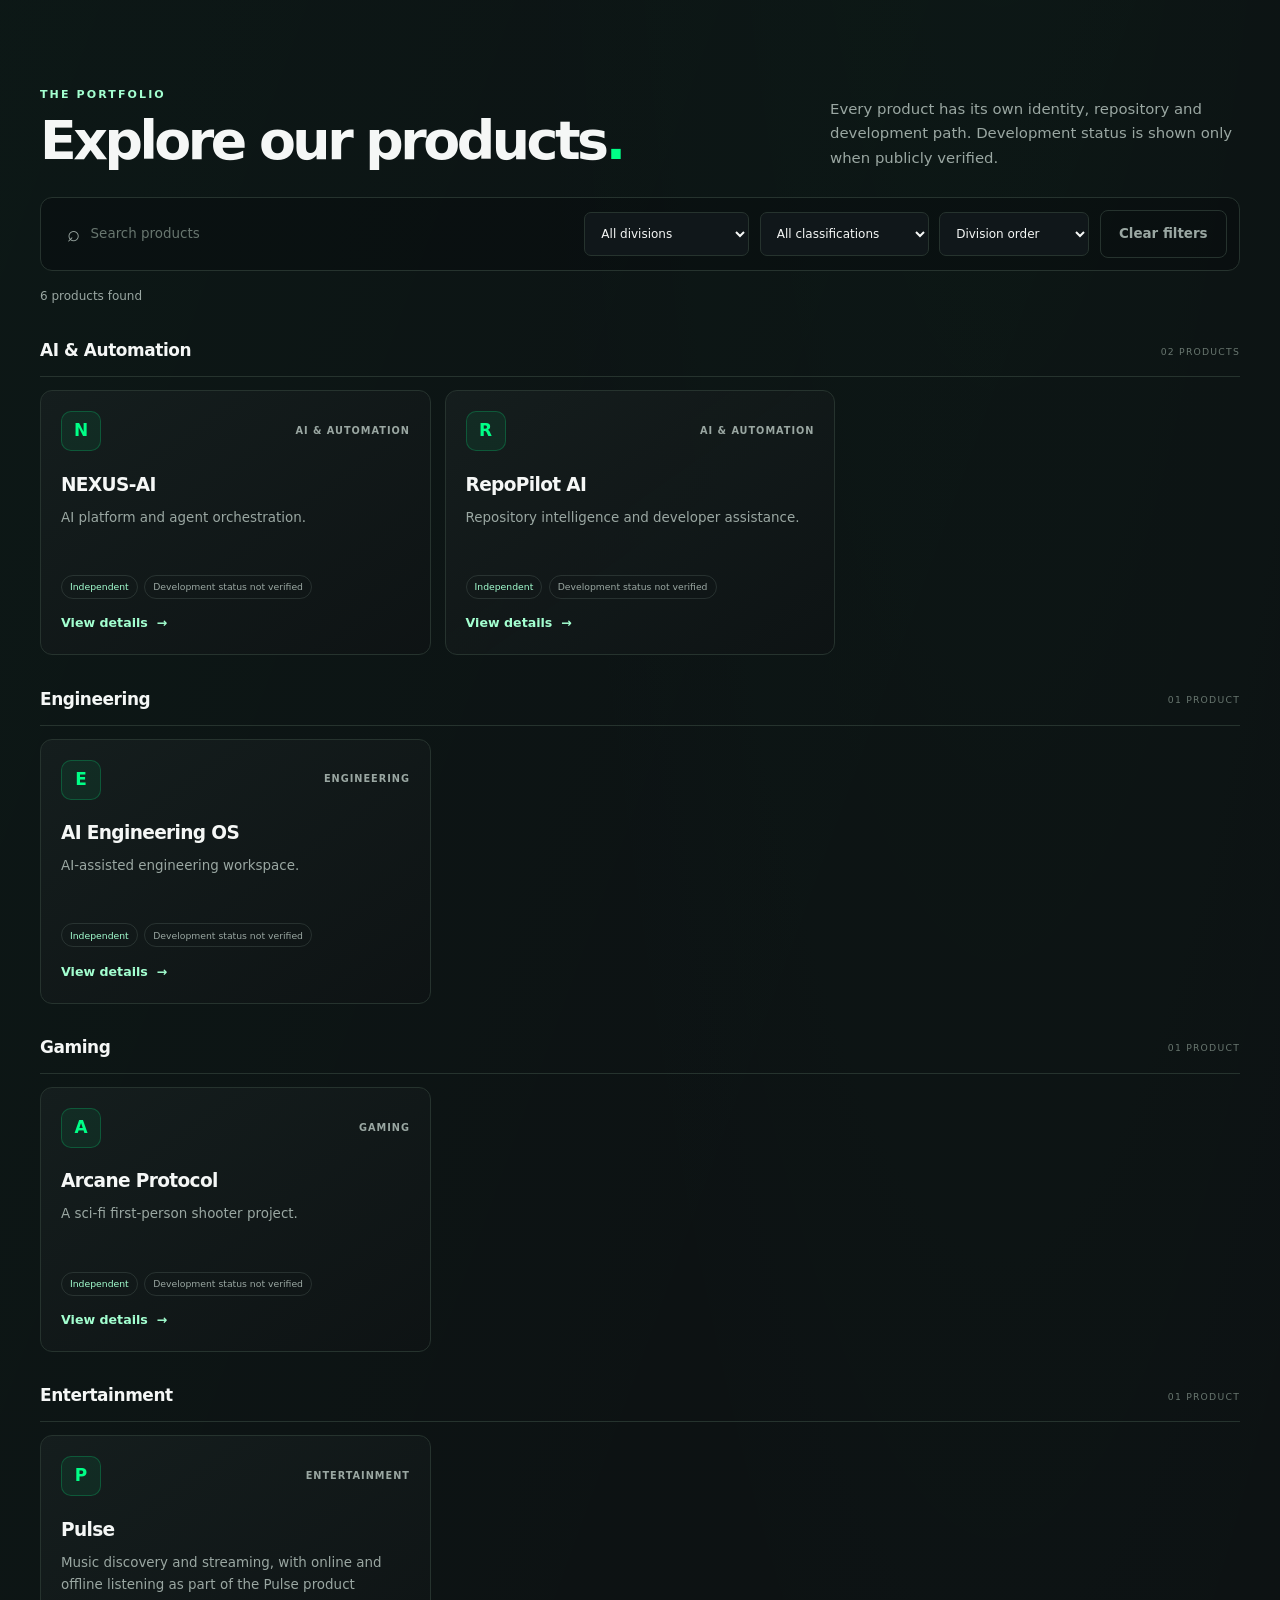
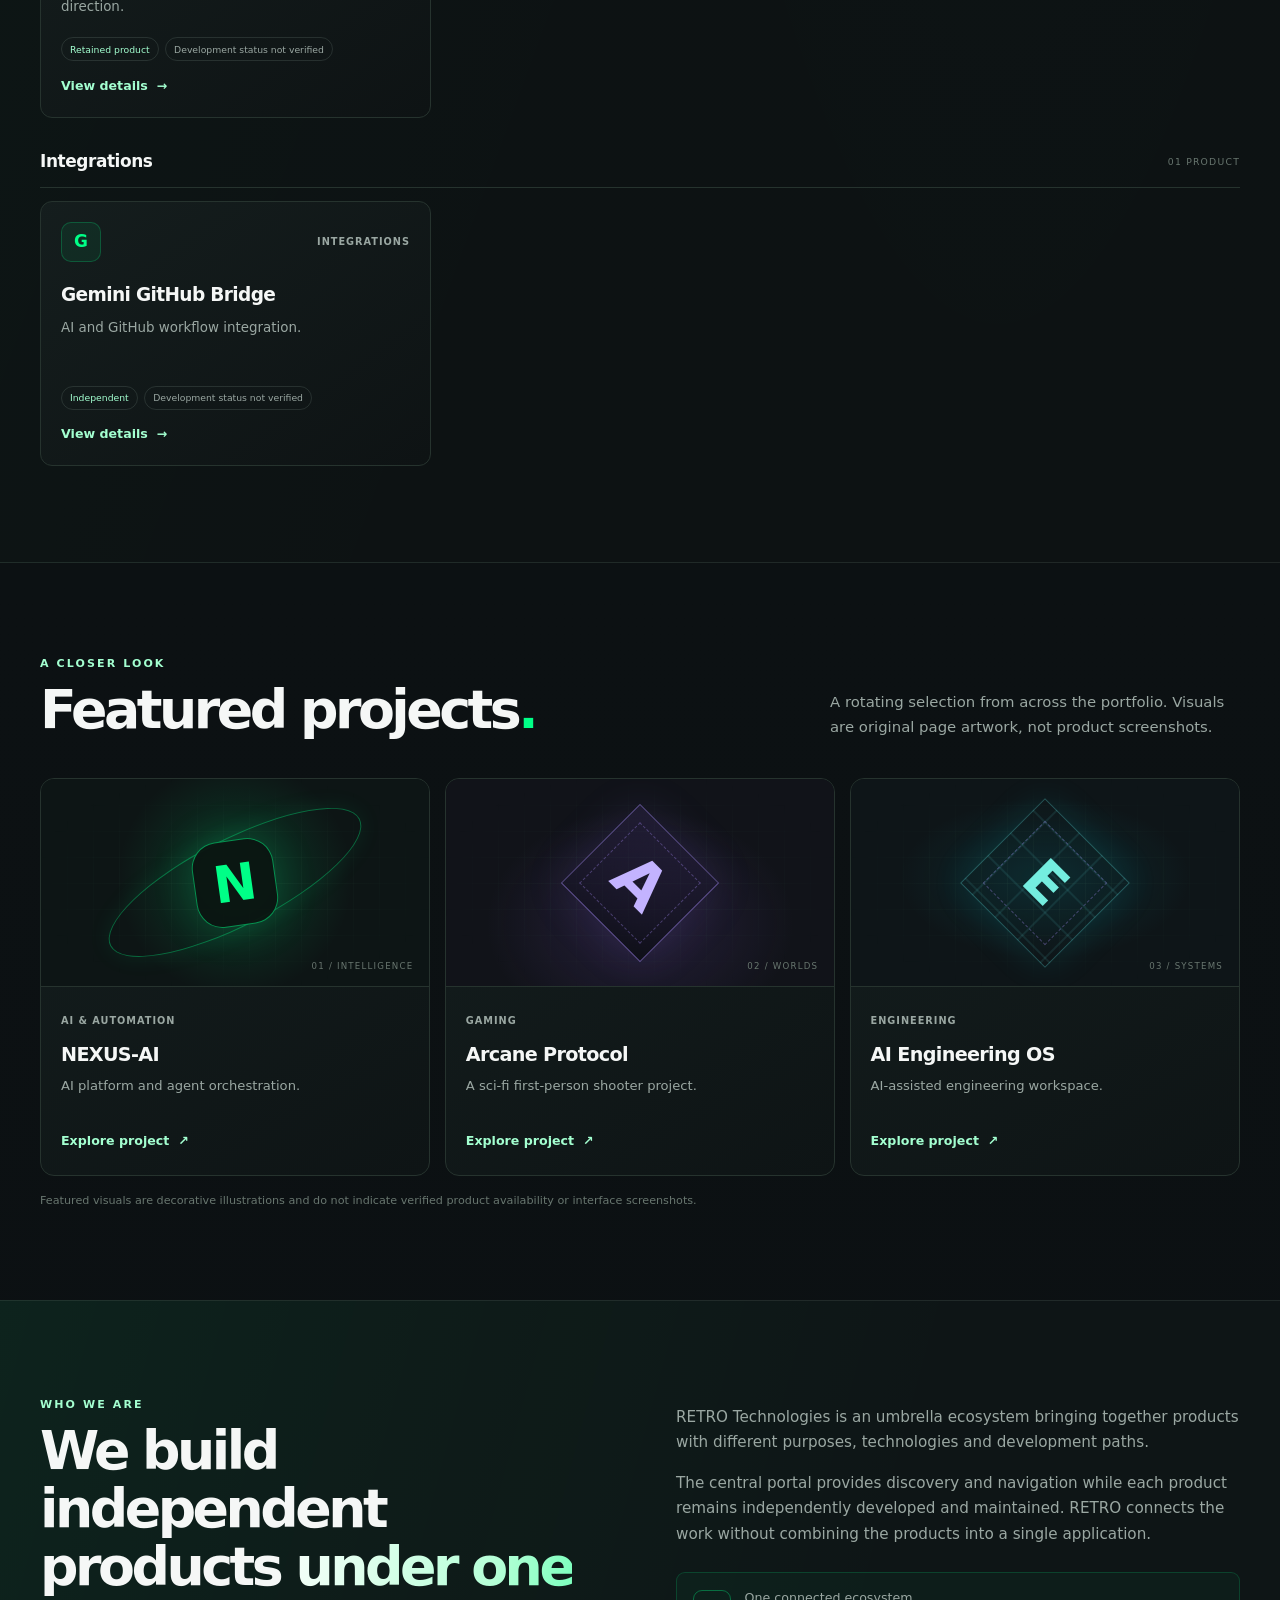
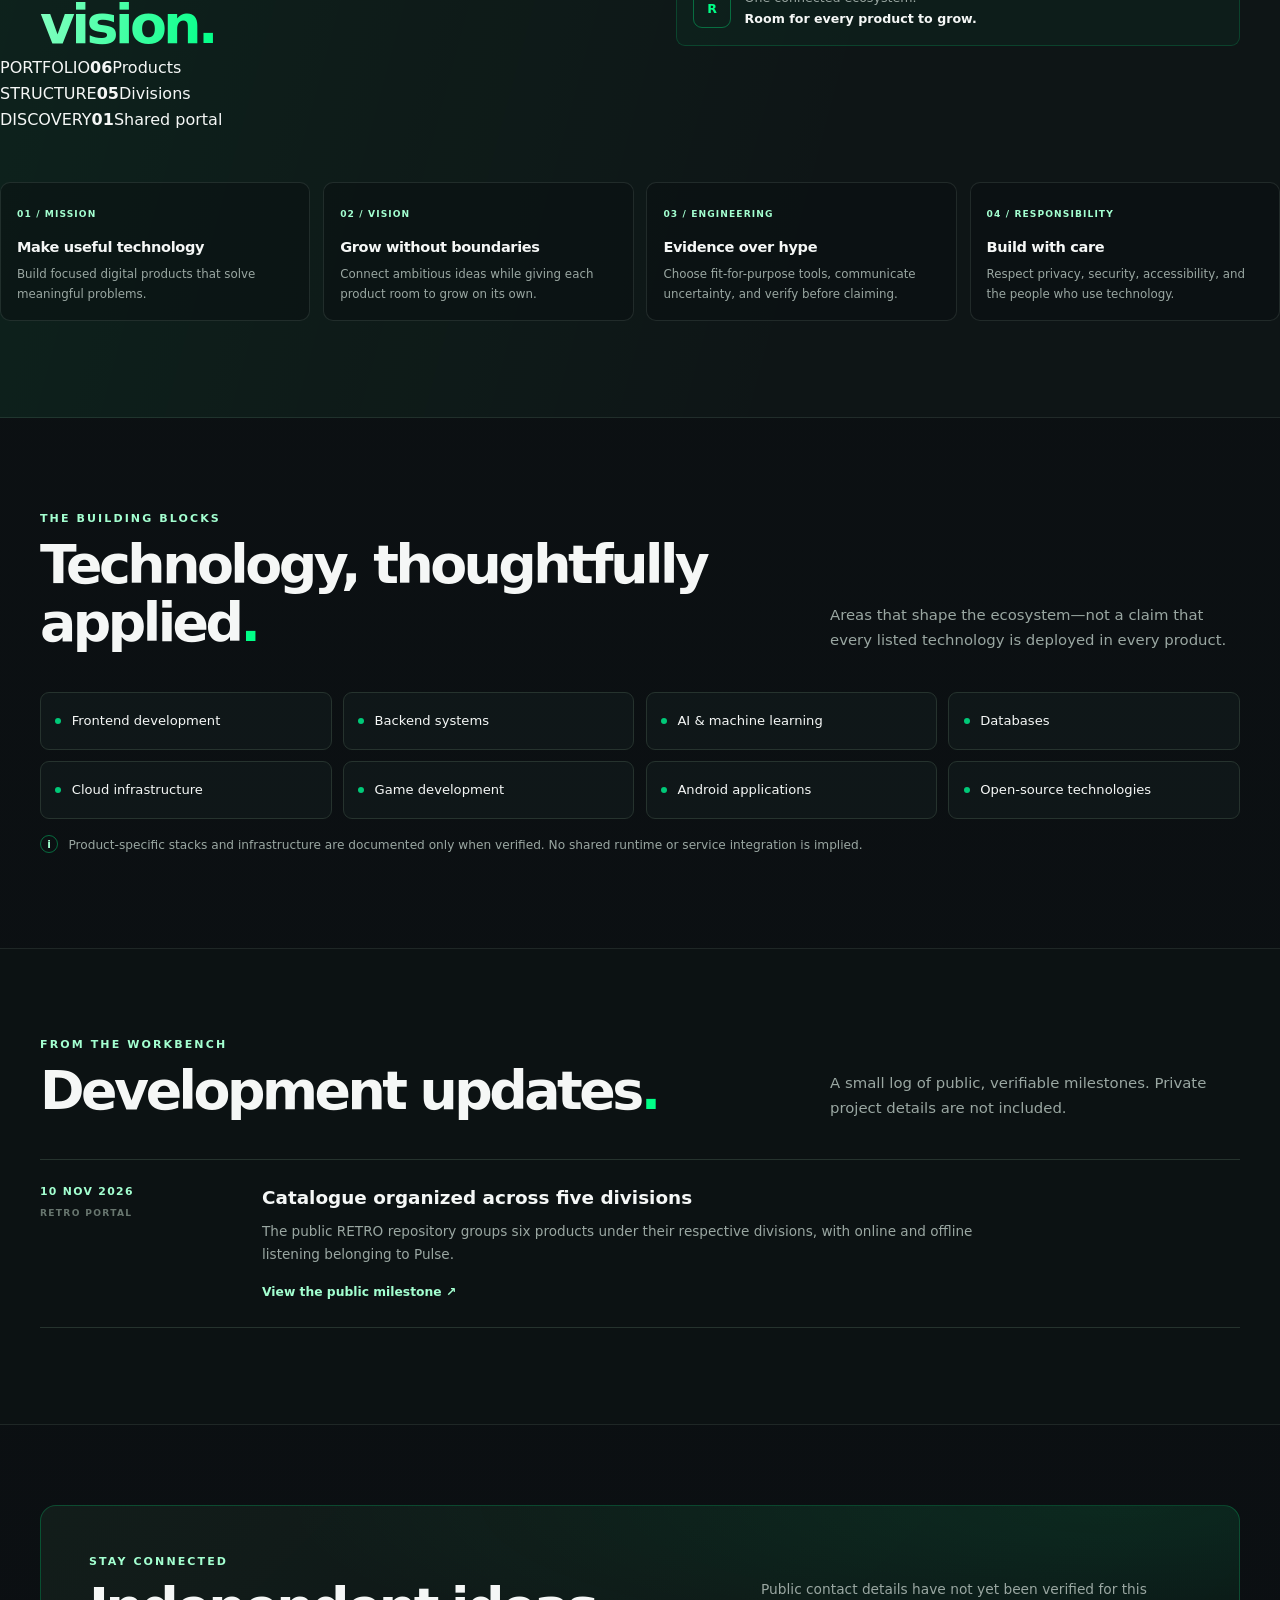
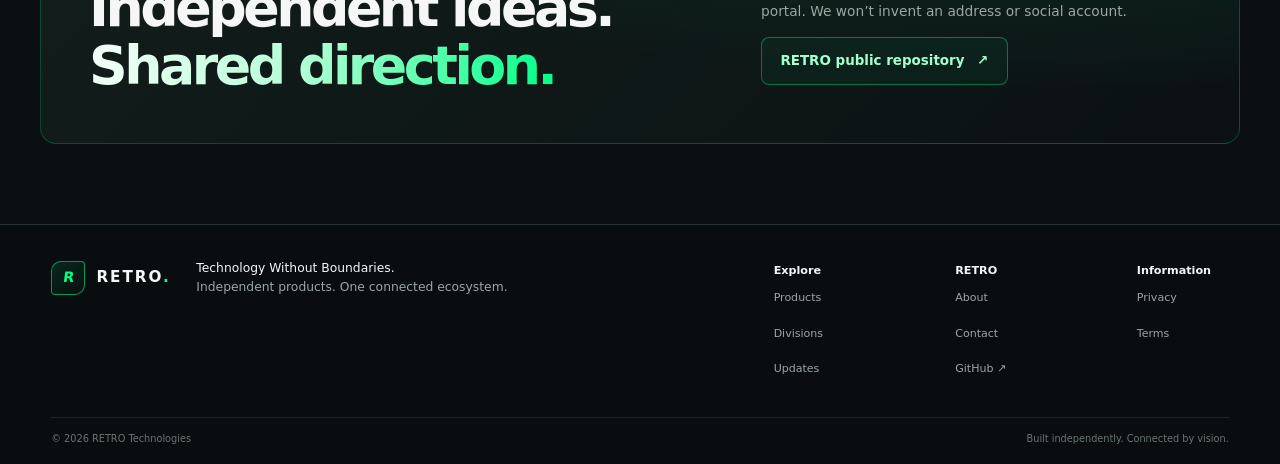
==== commit 61d77be8: "feat: add RETRO glass dashboard portfolio metrics" ====
--- a/index.html
+++ b/index.html
@@ -126,6 +126,11 @@
         <div><p class="eyebrow">WHO WE ARE</p><h2 id="about-title">We build independent products <span class="gradient-text">under one vision.</span></h2></div>
         <div class="about-copy"><p>RETRO Technologies is an umbrella ecosystem bringing together products with different purposes, technologies and development paths.</p><p>The central portal provides discovery and navigation while each product remains independently developed and maintained. RETRO connects the work without combining the products into a single application.</p><div class="about-statement"><span class="statement-mark" aria-hidden="true">R</span><span>One connected ecosystem.<br><strong>Room for every product to grow.</strong></span></div></div>
       </div>
+      <div class="portfolio-metrics" aria-label="Verified RETRO portfolio snapshot">
+        <article class="metric-card"><span class="metric-label">PORTFOLIO</span><strong>06</strong><span>Products</span></article>
+        <article class="metric-card"><span class="metric-label">STRUCTURE</span><strong>05</strong><span>Divisions</span></article>
+        <article class="metric-card"><span class="metric-label">DISCOVERY</span><strong>01</strong><span>Shared portal</span></article>
+      </div>
       <div class="about-pillars" aria-label="RETRO principles">
         <article><span>01 / MISSION</span><h3>Make useful technology</h3><p>Build focused digital products that solve meaningful problems.</p></article>
         <article><span>02 / VISION</span><h3>Grow without boundaries</h3><p>Connect ambitious ideas while giving each product room to grow on its own.</p></article>
